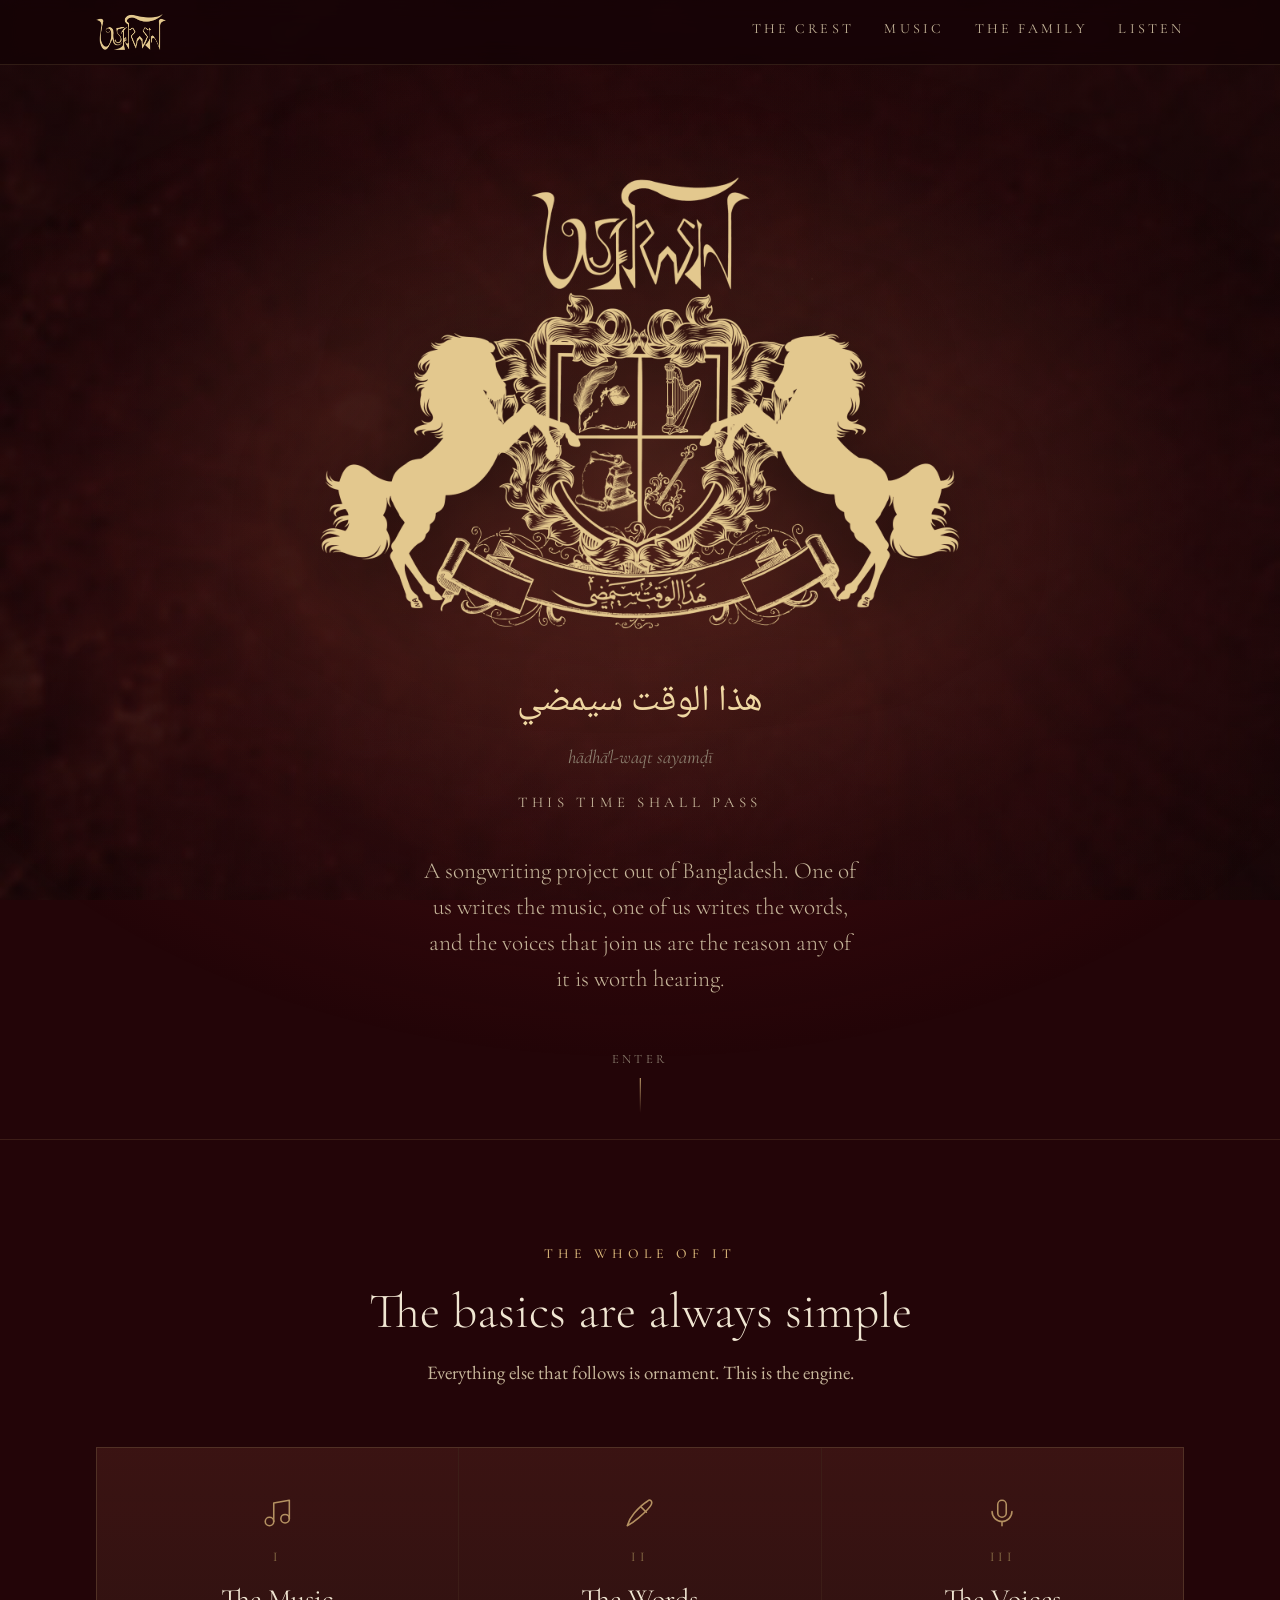
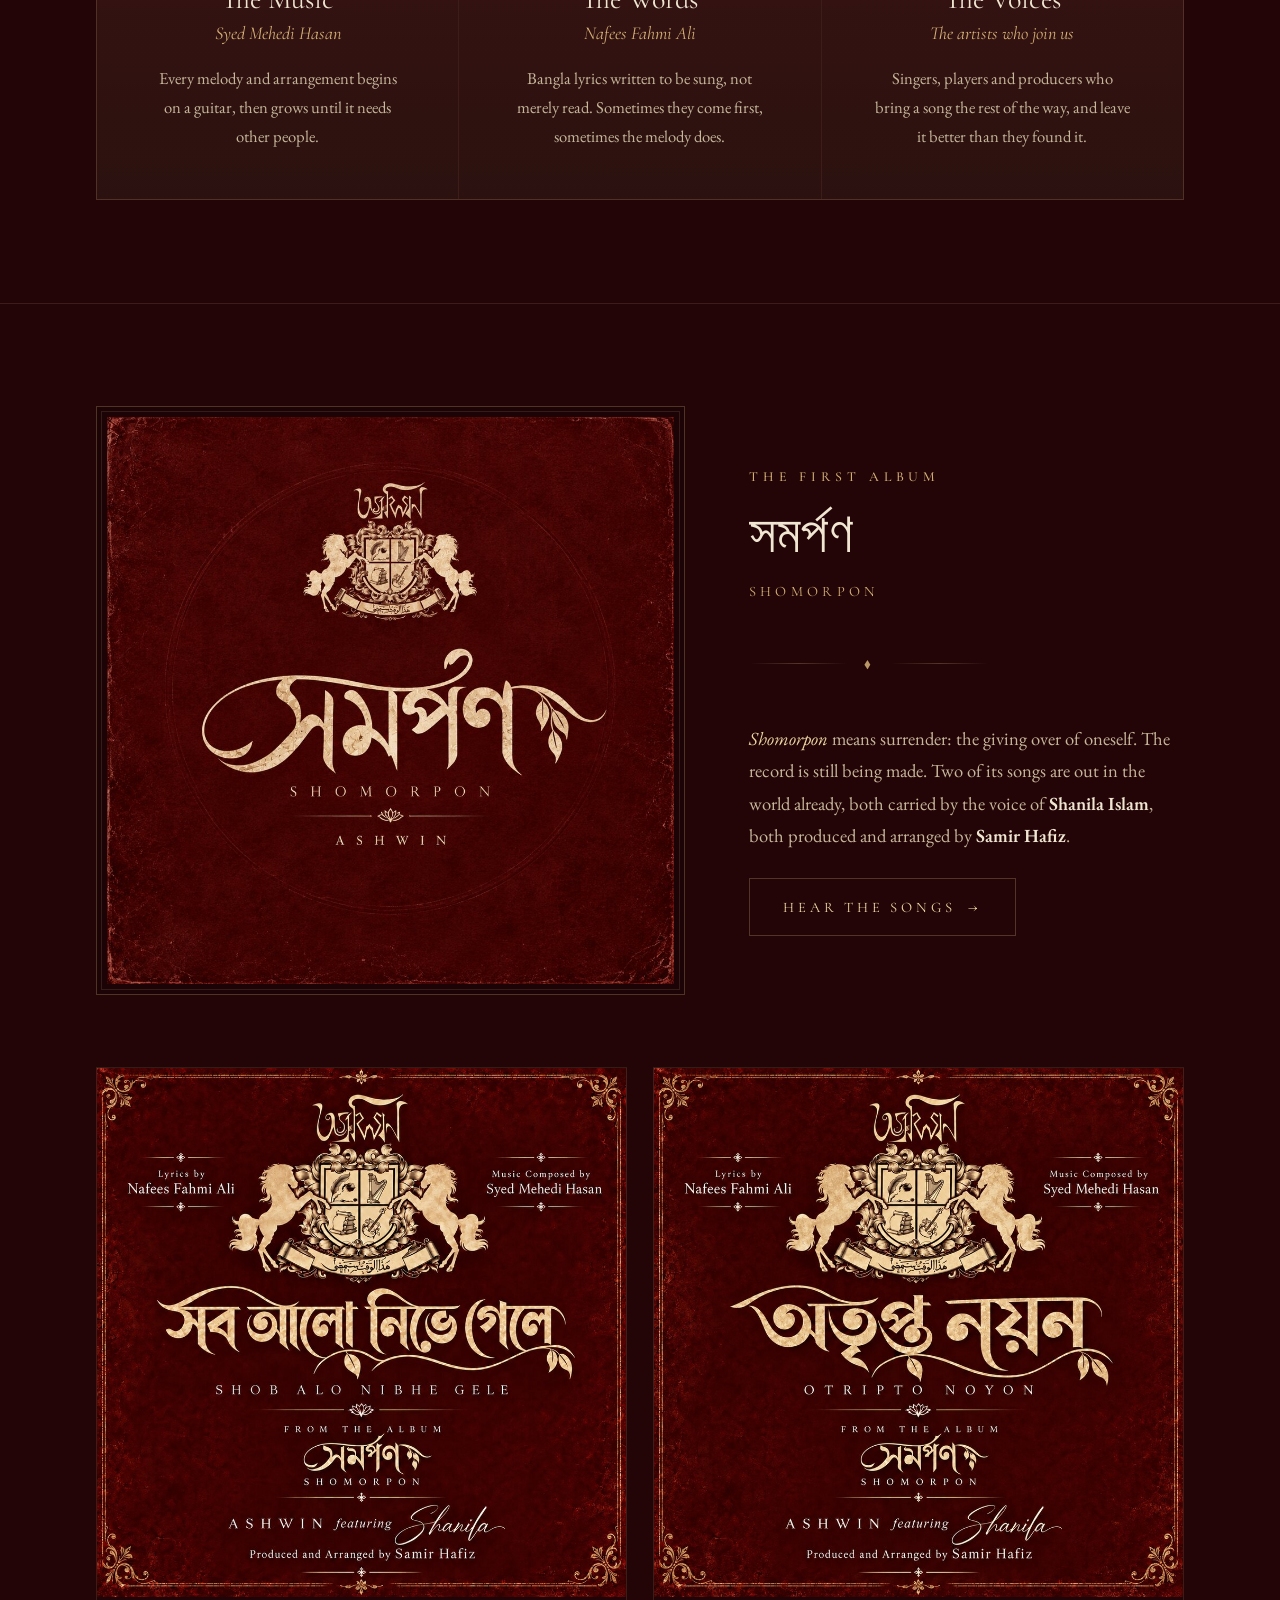
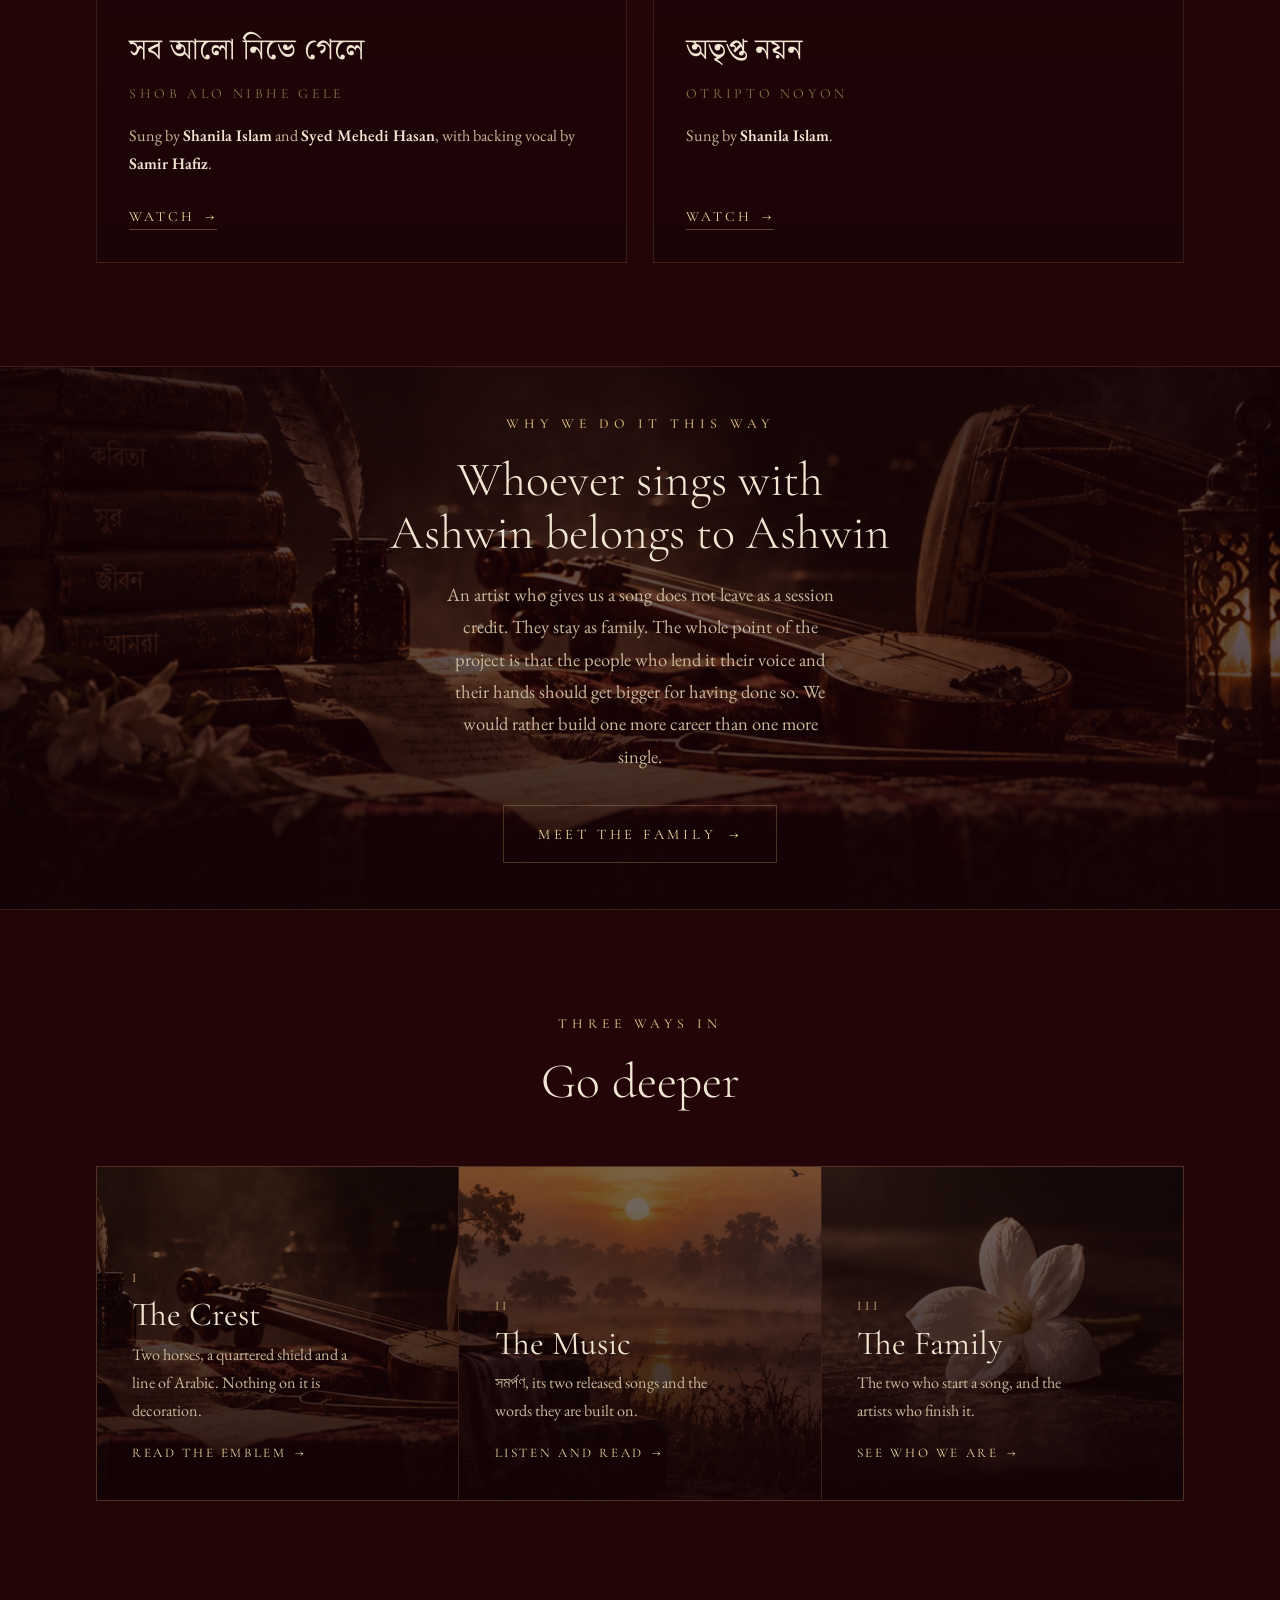
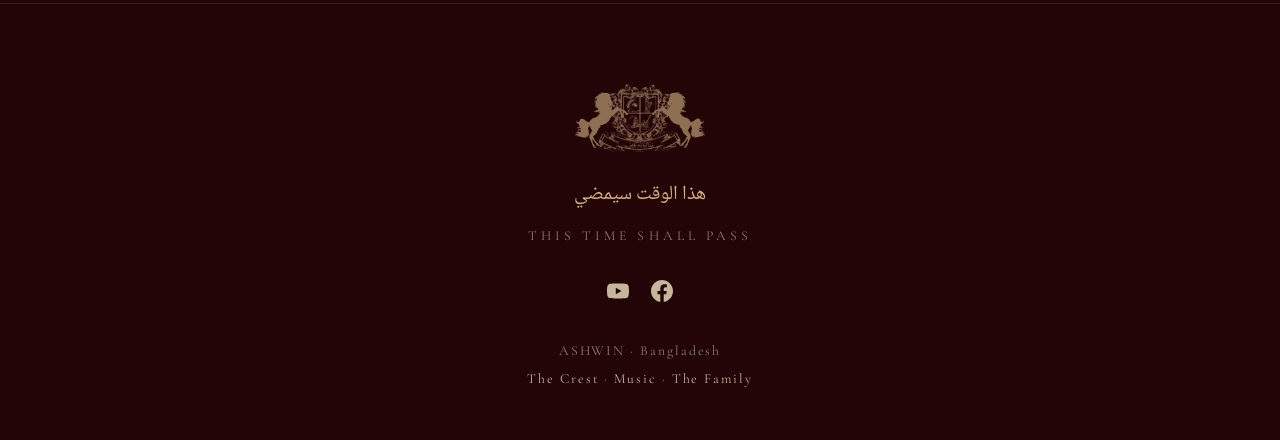
==== index.html @ f9a72098 "Ashwin: the project site Four pages sharing assets/site.css and assets/site.js, built from the crest" ====
<!doctype html>
<html lang="en">
<head>
<meta charset="utf-8">
<meta name="viewport" content="width=device-width, initial-scale=1">
<title>ASHWIN — a songwriting project</title>
<meta name="description" content="ASHWIN is a Bangladeshi songwriting project. Music by Syed Mehedi Hasan, lyrics by Nafees Fahmi Ali, and a family of artists who grow with it. First album: সমর্পণ (Shomorpon).">
<meta property="og:title" content="ASHWIN">
<meta property="og:description" content="A songwriting project. Music by Syed Mehedi Hasan, lyrics by Nafees Fahmi Ali. First album: সমর্পণ (Shomorpon).">
<meta property="og:type" content="website">
<meta property="og:image" content="assets/img/cover-shomorpon.jpg">
<link rel="icon" href="assets/img/favicon-180.png" type="image/png">
<link rel="apple-touch-icon" href="assets/img/favicon-180.png">
<link rel="preconnect" href="https://fonts.googleapis.com">
<link rel="preconnect" href="https://fonts.gstatic.com" crossorigin>
<link rel="stylesheet" href="https://fonts.googleapis.com/css2?family=Cormorant+Garamond:ital,wght@0,300;0,400;0,500;0,600;1,300;1,400&family=EB+Garamond:ital,wght@0,400;0,500;0,600;1,400&family=Noto+Serif+Bengali:wght@400;600&family=Noto+Naskh+Arabic:wght@400;600&display=swap">
<link rel="stylesheet" href="assets/site.css">
</head>
<body>

<header class="topbar">
  <div class="wrap topbar__in">
    <a class="mark" href="index.html" aria-label="Ashwin — home">
      <img src="assets/img/wordmark-gold.png" alt="Ashwin">
    </a>
    <nav class="nav">
      <a href="crest.html">The Crest</a>
      <a href="music.html">Music</a>
      <a href="family.html">The Family</a>
      <a href="https://www.youtube.com/@ashwinbangladesh660">Listen</a>
    </nav>
  </div>
</header>
<nav class="mnav">
  <a href="crest.html">The Crest</a>
  <a href="music.html">Music</a>
  <a href="family.html">The Family</a>
  <a href="https://www.youtube.com/@ashwinbangladesh660">Listen</a>
</nav>

<main>

  <!-- ░░ HERO ░░ -->
  <section class="hero">
    <div class="hero__in">
      <img class="crest" src="assets/img/crest-gold.png"
           alt="The Ashwin crest: two rearing horses flanking a quartered shield bearing a quill and inkwell, a harp, a scroll with books, and a bowed string instrument, over a banner in Arabic.">
      <div class="motto reveal" style="--d:.35s">
        <div class="ar" lang="ar" dir="rtl">هذا الوقت سيمضي</div>
        <div class="tr">hādhā'l-waqt sayamḍī</div>
        <div class="en">This time shall pass</div>
      </div>
      <p class="hero__tag reveal" style="--d:.5s">
        A songwriting project out of Bangladesh. One of us writes the music,
        one of us writes the words, and the voices that join us are the reason
        any of it is worth hearing.
      </p>
    </div>
    <span class="scrollcue" aria-hidden="true">Enter</span>
  </section>

  <!-- ░░ THE SIMPLE PART ░░ -->
  <section class="sec-top">
    <div class="wrap">
      <div class="sechead reveal">
        <span class="eyebrow">The whole of it</span>
        <h2>The basics are always simple</h2>
        <p>Everything else that follows is ornament. This is the engine.</p>
      </div>

      <div class="pillars reveal" style="--d:.1s">
        <div class="pillar">
          <span class="ico" aria-hidden="true">
            <svg viewBox="0 0 24 24" fill="none" stroke="currentColor" stroke-width="1.1" stroke-linecap="round" stroke-linejoin="round">
              <path d="M9 18V5l11-2v13"/><circle cx="6" cy="18" r="3"/><circle cx="17" cy="16" r="3"/>
            </svg>
          </span>
          <span class="num" style="display:block;margin-top:1rem">I</span>
          <h3>The Music</h3>
          <div class="who">Syed Mehedi Hasan</div>
          <p>Every melody and arrangement begins on a guitar, then grows until it needs other people.</p>
        </div>
        <div class="pillar">
          <span class="ico" aria-hidden="true">
            <svg viewBox="0 0 24 24" fill="none" stroke="currentColor" stroke-width="1.1" stroke-linecap="round" stroke-linejoin="round">
              <path d="M3 21s1.5-5 5-9 7-7 9.5-8.5C19 2 21 3.5 20 6c-1 2.5-5 6-9 9.5S3 21 3 21z"/><path d="M12.5 7.5l4 4"/>
            </svg>
          </span>
          <span class="num" style="display:block;margin-top:1rem">II</span>
          <h3>The Words</h3>
          <div class="who">Nafees Fahmi Ali</div>
          <p>Bangla lyrics written to be sung, not merely read. Sometimes they come first, sometimes the melody does.</p>
        </div>
        <div class="pillar">
          <span class="ico" aria-hidden="true">
            <svg viewBox="0 0 24 24" fill="none" stroke="currentColor" stroke-width="1.1" stroke-linecap="round" stroke-linejoin="round">
              <path d="M12 3a3 3 0 0 1 3 3v6a3 3 0 0 1-6 0V6a3 3 0 0 1 3-3z"/><path d="M5 11a7 7 0 0 0 14 0"/><path d="M12 18v3"/>
            </svg>
          </span>
          <span class="num" style="display:block;margin-top:1rem">III</span>
          <h3>The Voices</h3>
          <div class="who">The artists who join us</div>
          <p>Singers, players and producers who bring a song the rest of the way, and leave it better than they found it.</p>
        </div>
      </div>
    </div>
  </section>

  <!-- ░░ ALBUM ░░ -->
  <section class="sec-top">
    <div class="wrap">
      <div class="split split--wide-left">
        <div class="plate reveal">
          <img src="assets/img/cover-shomorpon.jpg" alt="Album art for সমর্পণ (Shomorpon) by Ashwin: the crest in gold on deep crimson, with the title in Bengali calligraphy.">
        </div>
        <div class="reveal" style="--d:.12s">
          <span class="eyebrow">The first album</span>
          <h2 style="font-size:clamp(2.2rem,5vw,3.4rem);font-weight:300">সমর্পণ</h2>
          <div style="font-family:var(--display);letter-spacing:.3em;text-transform:uppercase;color:var(--gold);margin-top:.8rem;font-size:.9rem">Shomorpon</div>
          <div class="rule rule--short rule--left"><i aria-hidden="true">◆</i></div>
          <p class="prose">
            <em>Shomorpon</em> means surrender: the giving over of oneself. The record is
            still being made. Two of its songs are out in the world already, both
            carried by the voice of <b>Shanila Islam</b>, both produced and arranged
            by <b>Samir Hafiz</b>.
          </p>
          <div style="margin-top:1.6rem">
            <a class="btn" href="music.html">Hear the songs <span aria-hidden="true">→</span></a>
          </div>
        </div>
      </div>

      <div class="releases" style="margin-top:clamp(2.5rem,6vw,4.5rem)">
        <article class="rel reveal">
          <a class="rel__art" href="https://www.youtube.com/watch?v=IfnR1uYRExA" aria-hidden="true" tabindex="-1">
            <img src="assets/img/cover-shob-alo.jpg" alt="" loading="lazy">
            <span class="rel__play"><span><svg viewBox="0 0 24 24" aria-hidden="true"><path d="M8 5.5v13l11-6.5z"/></svg></span></span>
          </a>
          <div class="rel__body">
            <h3 lang="bn">সব আলো নিভে গেলে</h3>
            <div class="rel__rom">Shob Alo Nibhe Gele</div>
            <p class="rel__cred">Sung by <b>Shanila Islam</b> and <b>Syed Mehedi Hasan</b>, with backing vocal by <b>Samir Hafiz</b>.</p>
            <a class="rel__go" href="https://www.youtube.com/watch?v=IfnR1uYRExA">Watch <span aria-hidden="true">→</span></a>
          </div>
        </article>

        <article class="rel reveal" style="--d:.1s">
          <a class="rel__art" href="https://www.youtube.com/watch?v=vW0OqAOk55g" aria-hidden="true" tabindex="-1">
            <img src="assets/img/cover-otripto.jpg" alt="" loading="lazy">
            <span class="rel__play"><span><svg viewBox="0 0 24 24" aria-hidden="true"><path d="M8 5.5v13l11-6.5z"/></svg></span></span>
          </a>
          <div class="rel__body">
            <h3 lang="bn">অতৃপ্ত নয়ন</h3>
            <div class="rel__rom">Otripto Noyon</div>
            <p class="rel__cred">Sung by <b>Shanila Islam</b>.</p>
            <a class="rel__go" href="https://www.youtube.com/watch?v=vW0OqAOk55g">Watch <span aria-hidden="true">→</span></a>
          </div>
        </article>
      </div>
    </div>
  </section>

  <!-- ░░ FAMILY BAND ░░ -->
  <section class="band" style="padding-top:0;padding-bottom:0">
    <div class="band__bg" style="background-image:url('assets/img/band-candle.jpg')"></div>
    <div class="band__in reveal">
      <span class="eyebrow">Why we do it this way</span>
      <h2>Whoever sings with Ashwin belongs to Ashwin</h2>
      <p>
        An artist who gives us a song does not leave as a session credit. They
        stay as family. The whole point of the project is that the people who
        lend it their voice and their hands should get bigger for having done so.
        We would rather build one more career than one more single.
      </p>
      <div class="btnrow">
        <a class="btn" href="family.html">Meet the family <span aria-hidden="true">→</span></a>
      </div>
    </div>
  </section>

  <!-- ░░ DOORS ░░ -->
  <section>
    <div class="wrap">
      <div class="sechead reveal">
        <span class="eyebrow">Three ways in</span>
        <h2>Go deeper</h2>
      </div>
      <div class="doors reveal" style="--d:.1s">
        <a class="door" href="crest.html">
          <span class="door__bg" style="background-image:url('assets/img/band-candle.jpg')"></span>
          <span class="door__in">
            <span class="k">I</span>
            <h3>The Crest</h3>
            <p>Two horses, a quartered shield and a line of Arabic. Nothing on it is decoration.</p>
            <span class="more">Read the emblem <span aria-hidden="true">→</span></span>
          </span>
        </a>
        <a class="door" href="music.html">
          <span class="door__bg" style="background-image:url('assets/img/band-dawn.jpg')"></span>
          <span class="door__in">
            <span class="k">II</span>
            <h3>The Music</h3>
            <p>সমর্পণ, its two released songs and the words they are built on.</p>
            <span class="more">Listen and read <span aria-hidden="true">→</span></span>
          </span>
        </a>
        <a class="door" href="family.html">
          <span class="door__bg" style="background-image:url('assets/img/band-jasmine.jpg')"></span>
          <span class="door__in">
            <span class="k">III</span>
            <h3>The Family</h3>
            <p>The two who start a song, and the artists who finish it.</p>
            <span class="more">See who we are <span aria-hidden="true">→</span></span>
          </span>
        </a>
      </div>
    </div>
  </section>

</main>

<footer class="foot">
  <div class="wrap">
    <img class="foot__crest" src="assets/img/crest-mark.png" alt="">
    <div class="ar" lang="ar" dir="rtl">هذا الوقت سيمضي</div>
    <div class="en">This time shall pass</div>
    <div class="social">
      <a href="https://www.youtube.com/@ashwinbangladesh660" aria-label="Ashwin on YouTube" title="YouTube">
        <svg viewBox="0 0 24 24" fill="currentColor" aria-hidden="true"><path fill-rule="evenodd" clip-rule="evenodd" d="M23.5 6.5a3 3 0 0 0-2.1-2.1C19.5 3.9 12 3.9 12 3.9s-7.5 0-9.4.5A3 3 0 0 0 .5 6.5C0 8.4 0 12 0 12s0 3.6.5 5.5a3 3 0 0 0 2.1 2.1c1.9.5 9.4.5 9.4.5s7.5 0 9.4-.5a3 3 0 0 0 2.1-2.1c.5-1.9.5-5.5.5-5.5s0-3.6-.5-5.5zM9.6 15.6V8.4l6.3 3.6-6.3 3.6z"/></svg>
      </a>
      <a href="https://www.facebook.com/p/Ashwin-Bangladesh-100083584923722/" aria-label="Ashwin on Facebook" title="Facebook">
        <svg viewBox="0 0 24 24" fill="currentColor" aria-hidden="true"><path d="M24 12.07C24 5.4 18.63 0 12 0S0 5.4 0 12.07C0 18.1 4.39 23.1 10.13 24v-8.44H7.08v-3.49h3.05V9.41c0-3.02 1.79-4.69 4.53-4.69 1.31 0 2.68.24 2.68.24v2.97h-1.51c-1.49 0-1.96.93-1.96 1.89v2.25h3.33l-.53 3.49h-2.8V24C19.61 23.1 24 18.1 24 12.07z"/></svg>
      </a>
    </div>
    <div class="colophon">
      ASHWIN · Bangladesh<br>
      <a href="crest.html">The Crest</a> · <a href="music.html">Music</a> · <a href="family.html">The Family</a>
    </div>
  </div>
</footer>

<script src="assets/site.js"></script>
</body>
</html>
---- assets/site.css ----
/* ============================================================
   ASHWIN — "হে অশ্বিনীকুমার"
   Crimson velvet + parchment gold. One committed dark theme.
   ============================================================ */

:root {
  /* ink & ground */
  --void:        #140306;
  --oxblood:     #230508;
  --crimson:     #3a0a0e;
  --crimson-up:  #4e1015;
  --crimson-hot: #6b1a1f;

  /* light */
  --gold:        #d4b176;
  --gold-up:     #efd7a2;
  --gold-dim:    #8d7449;
  --parchment:   #f0e6d2;
  --parch-soft:  #c6b69a;
  --parch-faint: #8d8070;

  /* type */
  --display: "Cormorant Garamond", "Iowan Old Style", Palatino, Georgia, serif;
  --body:    "EB Garamond", "Iowan Old Style", Palatino, Georgia, serif;
  --bangla:  "Noto Serif Bengali", "Kohinoor Bangla", "Nirmala UI", "SolaimanLipi", serif;

  /* metrics */
  --measure: 64ch;
  --edge:    clamp(1.25rem, 5vw, 4.5rem);
  --maxw:    76rem;
  --narrow:  52rem;

  --hair:  color-mix(in srgb, var(--gold) 28%, transparent);
  --hair2: color-mix(in srgb, var(--gold) 14%, transparent);
}

*, *::before, *::after { box-sizing: border-box; }

html { -webkit-text-size-adjust: 100%; }
@media (prefers-reduced-motion: no-preference) { html { scroll-behavior: smooth; } }

body {
  margin: 0;
  background: var(--oxblood);
  color: var(--parchment);
  font-family: var(--body);
  font-size: clamp(1.12rem, 1.45vw, 1.26rem);
  line-height: 1.75;
  -webkit-font-smoothing: antialiased;
  text-rendering: optimizeLegibility;
  overflow-x: hidden;
}

/* velvet ground + vignette + grain, fixed behind everything */
body::before {
  content: "";
  position: fixed; inset: 0; z-index: -2; pointer-events: none;
  background:
    linear-gradient(rgba(16, 3, 5, .58), rgba(16, 3, 5, .58)),
    radial-gradient(135% 85% at 50% -12%, rgba(132, 28, 32, .34), transparent 60%),
    radial-gradient(110% 70% at 50% 112%, rgba(76, 14, 19, .30), transparent 58%),
    url("img/velvet.jpg") center / cover no-repeat,
    var(--oxblood);
  opacity: 1;
}
body::after {
  content: "";
  position: fixed; inset: 0; z-index: -1; pointer-events: none;
  background-image: url("data:image/svg+xml,%3Csvg xmlns='http://www.w3.org/2000/svg' width='180' height='180'%3E%3Cfilter id='n'%3E%3CfeTurbulence type='fractalNoise' baseFrequency='.82' numOctaves='3'/%3E%3C/filter%3E%3Crect width='180' height='180' filter='url(%23n)' opacity='.42'/%3E%3C/svg%3E");
  mix-blend-mode: overlay; opacity: .3;
}

/* ---------- typography ---------- */
h1, h2, h3, h4 {
  font-family: var(--display);
  font-weight: 400;
  line-height: 1.1;
  margin: 0;
  text-wrap: balance;
  color: var(--parchment);
}
p { margin: 0 0 1.15em; max-width: var(--measure); }
a { color: var(--gold-up); text-decoration: none; }

.bn { font-family: var(--bangla); font-weight: 400; }

.eyebrow {
  font-family: var(--display);
  font-size: clamp(.85rem, 1.08vw, .93rem);
  letter-spacing: .36em;
  text-transform: uppercase;
  color: var(--gold);
  display: block;
  margin-bottom: 1.1rem;
  font-weight: 500;
}

.lede {
  font-family: var(--display);
  font-size: clamp(1.25rem, 2.3vw, 1.7rem);
  line-height: 1.52;
  color: var(--parch-soft);
  font-weight: 300;
  max-width: 44ch;
}
.lede em { color: var(--gold-up); font-style: italic; }

.prose { max-width: var(--measure); color: var(--parch-soft); }
.prose strong, .prose b { color: var(--parchment); font-weight: 600; }
.prose em { color: var(--gold-up); }
.prose a, .lnk {
  color: var(--gold-up);
  border-bottom: 1px solid color-mix(in srgb, var(--gold) 40%, transparent);
  transition: color .25s, border-color .25s;
}
.prose a:hover, .lnk:hover { color: var(--parchment); border-color: var(--parchment); }

a:focus-visible, button:focus-visible {
  outline: 2px solid var(--gold);
  outline-offset: 4px;
  border-radius: 2px;
}

.wrap { width: 100%; max-width: var(--maxw); margin: 0 auto; padding: 0 var(--edge); }
.narrow { max-width: var(--narrow); margin-left: auto; margin-right: auto; }

/* ---------- ornament ---------- */
.rule {
  display: flex; align-items: center; gap: 1rem;
  margin: clamp(2rem, 5vw, 3.4rem) 0;
  color: var(--gold);
}
.rule::before, .rule::after {
  content: ""; flex: 1; height: 1px;
  background: linear-gradient(90deg, transparent, var(--hair), transparent);
}
.rule i {
  font-style: normal; font-size: .62rem; letter-spacing: .3em;
  opacity: .85; line-height: 1;
}
.rule--short { max-width: 15rem; }
.rule--left { margin-left: 0; }

.lozenge { display: inline-block; width: 5px; height: 5px; background: var(--gold); transform: rotate(45deg); }

/* ---------- top bar ---------- */
.topbar {
  position: sticky; top: 0; z-index: 50;
  background: color-mix(in srgb, var(--void) 78%, transparent);
  backdrop-filter: saturate(1.2) blur(12px);
  border-bottom: 1px solid var(--hair2);
}
.topbar__in {
  display: flex; align-items: center; justify-content: space-between;
  gap: 1.2rem; height: 64px;
}
.mark { display: inline-flex; align-items: center; gap: .72rem; }
.mark img { height: clamp(26px, 3.4vw, 36px); width: auto; display: block; opacity: 1; }
.mark b {
  font-family: var(--display); font-weight: 500;
  font-size: .96rem; letter-spacing: .38em; color: var(--parchment);
  text-transform: uppercase; padding-left: .1em;
}
.nav { display: none; gap: clamp(1.1rem, 2.4vw, 2.2rem); align-items: baseline; }
@media (min-width: 760px) { .nav { display: flex; } }
.nav a {
  font-family: var(--display);
  font-size: .88rem; letter-spacing: .22em; text-transform: uppercase;
  color: var(--parch-soft); padding-bottom: .22rem;
  border-bottom: 1px solid transparent;
  transition: color .22s, border-color .22s;
}
.nav a:hover, .nav a.is-on { color: var(--gold-up); border-color: var(--gold); }

/* mobile nav strip */
.mnav {
  display: flex; gap: 1.3rem; justify-content: center; flex-wrap: wrap;
  padding: .9rem var(--edge); border-bottom: 1px solid var(--hair2);
  background: color-mix(in srgb, var(--void) 55%, transparent);
}
.mnav a {
  font-family: var(--display); font-size: .86rem; letter-spacing: .2em;
  text-transform: uppercase; color: var(--parch-soft);
}
.mnav a.is-on { color: var(--gold-up); }
@media (min-width: 760px) { .mnav { display: none; } }

/* ---------- hero ---------- */
.hero {
  position: relative;
  min-height: min(94vh, 56rem);
  display: grid; place-items: center;
  text-align: center;
  padding: clamp(3rem, 9vw, 7rem) var(--edge) clamp(6rem, 11vw, 9rem);
  overflow: hidden;
}
.hero::before {
  content: ""; position: absolute; inset: 0; z-index: 0;
  background:
    radial-gradient(62% 52% at 50% 40%, rgba(224, 180, 110, .15), transparent 70%),
    radial-gradient(90% 70% at 50% 45%, rgba(150, 32, 36, .34), transparent 68%);
  pointer-events: none;
}
.hero__in { position: relative; z-index: 1; width: 100%; max-width: 62rem; }

.crest {
  width: min(86%, 40rem);
  height: auto; display: block; margin: 0 auto;
  filter: drop-shadow(0 14px 44px rgba(0, 0, 0, .55));
}
@media (prefers-reduced-motion: no-preference) {
  .crest { animation: breathe 11s ease-in-out infinite; }
  @keyframes breathe {
    0%, 100% { transform: translateY(0) scale(1); }
    50%      { transform: translateY(-9px) scale(1.012); }
  }
}

.motto { margin-top: clamp(1.6rem, 4vw, 2.6rem); }
.motto .ar {
  font-size: clamp(1.5rem, 3.4vw, 2.3rem);
  color: var(--gold-up); line-height: 1.7; direction: rtl;
  font-family: "Noto Naskh Arabic", "Scheherazade New", "Amiri", serif;
}
.motto .tr {
  font-family: var(--display); font-style: italic;
  font-size: clamp(1.02rem, 1.6vw, 1.18rem);
  color: var(--parch-faint); margin-top: .5rem;
}
.motto .en {
  font-family: var(--display);
  font-size: clamp(.84rem, 1.15vw, .95rem);
  letter-spacing: .32em; text-transform: uppercase;
  color: var(--parch-soft); margin-top: 1rem;
}

.hero__tag {
  font-family: var(--display); font-weight: 300;
  font-size: clamp(1.1rem, 2vw, 1.45rem);
  color: var(--parch-soft); margin: clamp(1.6rem, 4vw, 2.4rem) auto 0;
  max-width: 40ch; line-height: 1.55;
}

.scrollcue {
  position: absolute; left: 50%; bottom: 1.6rem; transform: translateX(-50%);
  font-family: var(--display); font-size: .79rem; letter-spacing: .26em;
  text-transform: uppercase; color: var(--parch-faint);
  display: flex; flex-direction: column; align-items: center; gap: .5rem;
  z-index: 1;
}
.scrollcue::after { content: ""; width: 1px; height: 2.2rem; background: linear-gradient(var(--gold), transparent); }

/* page header (inner pages) */
.phead {
  padding: clamp(3.5rem, 9vw, 7rem) 0 clamp(2rem, 5vw, 3.5rem);
  text-align: center;
}
.phead h1 {
  font-size: clamp(2.4rem, 7vw, 4.6rem);
  font-weight: 300; letter-spacing: .01em;
}
.phead .bnsub {
  font-family: var(--bangla); font-size: clamp(1.1rem, 2.4vw, 1.6rem);
  color: var(--gold); margin-top: .9rem; line-height: 1.6;
}
.phead .psub {
  font-family: var(--display); font-weight: 300; font-style: italic;
  font-size: clamp(1.05rem, 1.9vw, 1.3rem);
  color: var(--parch-soft); margin: 1.2rem auto 0; max-width: 46ch;
}

/* ---------- sections ---------- */
section { padding: clamp(3.5rem, 8vw, 7rem) 0; }
.sec-top { border-top: 1px solid var(--hair2); }

.sechead { text-align: center; margin-bottom: clamp(2.2rem, 5vw, 3.6rem); }
.sechead h2 {
  font-size: clamp(1.9rem, 4.6vw, 3.1rem);
  font-weight: 300;
}
.sechead .bnsub { font-family: var(--bangla); color: var(--gold); font-size: clamp(1rem, 2vw, 1.25rem); margin-top: .7rem; }
.sechead p {
  margin: 1.1rem auto 0; color: var(--parch-soft);
  max-width: 50ch; font-size: 1.02em;
}
.sechead--left { text-align: left; }
.sechead--left p { margin-left: 0; }

/* ---------- the three pillars ---------- */
.pillars {
  display: grid; gap: 1px; margin-top: 1rem;
  background: var(--hair2);
  border: 1px solid var(--hair2);
}
@media (min-width: 820px) { .pillars { grid-template-columns: repeat(3, 1fr); } }
.pillar {
  background: linear-gradient(180deg, color-mix(in srgb, var(--crimson) 52%, transparent), color-mix(in srgb, var(--void) 42%, transparent));
  padding: clamp(2rem, 4vw, 3rem) clamp(1.5rem, 3vw, 2.4rem);
  text-align: center;
}
.pillar .num {
  font-family: var(--display); font-size: .83rem; letter-spacing: .34em;
  color: var(--gold-dim); text-transform: uppercase;
}
.pillar h3 { font-size: clamp(1.3rem, 2.4vw, 1.75rem); margin: .9rem 0 .2rem; font-weight: 400; }
.pillar .who { font-family: var(--display); font-style: italic; color: var(--gold); font-size: 1.14rem; }
.pillar p { color: var(--parch-soft); font-size: 1.04rem; margin: .9rem auto 0; max-width: 32ch; }
.pillar .ico { color: var(--gold); opacity: .8; }
.pillar .ico svg { width: 34px; height: 34px; display: block; margin: 0 auto; }

/* ---------- plate (big framed image) ---------- */
.plate {
  position: relative; border: 1px solid var(--hair);
  padding: 10px; background: color-mix(in srgb, var(--void) 45%, transparent);
}
.plate::after {
  content: ""; position: absolute; inset: 4px; border: 1px solid var(--hair2); pointer-events: none;
}
.plate img { width: 100%; height: auto; display: block; }

.split {
  display: grid; gap: clamp(2rem, 5vw, 4rem); align-items: center;
}
@media (min-width: 900px) { .split { grid-template-columns: 1fr 1fr; } }
@media (min-width: 900px) { .split--wide-left { grid-template-columns: 1.15fr .85fr; } }
.split--flip > :first-child { order: 2; }
@media (max-width: 899px) { .split--flip > :first-child { order: 0; } }

/* ---------- cinematic band ---------- */
.band {
  position: relative; min-height: clamp(20rem, 46vw, 34rem);
  display: grid; place-items: center; text-align: center;
  padding: clamp(3rem, 8vw, 6rem) var(--edge);
  overflow: hidden;
  border-top: 1px solid var(--hair2); border-bottom: 1px solid var(--hair2);
}
.band__bg {
  position: absolute; inset: 0; z-index: 0;
  background-size: cover; background-position: center;
  opacity: .62;
}
.band::after {
  content: ""; position: absolute; inset: 0; z-index: 1;
  background: linear-gradient(180deg, rgba(20, 3, 6, .76), rgba(20, 3, 6, .46) 45%, rgba(20, 3, 6, .86));
}
.band__in { position: relative; z-index: 2; max-width: 46rem; }
.band__in h2 { font-size: clamp(1.8rem, 4.4vw, 3rem); font-weight: 300; }
.band__in p { color: var(--parch-soft); margin: 1.2rem auto 0; max-width: 44ch; }
.band__in .bn { color: var(--gold); font-size: clamp(1.1rem, 2.4vw, 1.5rem); line-height: 1.8; }

/* ---------- release cards ---------- */
.releases { display: grid; gap: clamp(1rem, 2.4vw, 1.6rem); }
@media (min-width: 860px) { .releases { grid-template-columns: repeat(2, 1fr); } }

.rel {
  display: flex; flex-direction: column;
  border: 1px solid var(--hair2);
  background: linear-gradient(180deg, color-mix(in srgb, var(--crimson) 40%, transparent), color-mix(in srgb, var(--void) 55%, transparent));
  transition: border-color .3s, transform .3s;
}
.rel:hover { border-color: var(--hair); transform: translateY(-3px); }
.rel__art { position: relative; display: block; overflow: hidden; }
.rel__art img {
  width: 100%; height: auto; display: block; aspect-ratio: 1 / 1; object-fit: cover;
  transition: transform .7s cubic-bezier(.2, .7, .2, 1), filter .4s;
  filter: saturate(.96);
}
.rel:hover .rel__art img { transform: scale(1.035); filter: saturate(1.06); }
.rel__play {
  position: absolute; inset: 0; display: grid; place-items: center;
  background: rgba(20, 3, 6, .4); opacity: 0; transition: opacity .3s;
}
.rel__art:hover .rel__play { opacity: 1; }
.rel__play span {
  width: 68px; height: 68px; border-radius: 999px;
  border: 1px solid var(--gold); background: rgba(20, 3, 6, .6);
  display: grid; place-items: center;
}
.rel__play svg { width: 20px; height: 20px; fill: var(--gold-up); margin-left: 3px; }

.rel__body { padding: clamp(1.4rem, 3vw, 2rem); display: flex; flex-direction: column; gap: .55rem; flex: 1; }
.rel__body h3 { font-family: var(--bangla); font-size: clamp(1.38rem, 2.7vw, 1.85rem); line-height: 1.5; color: var(--parchment); }
.rel__rom {
  font-family: var(--display); font-size: .87rem; letter-spacing: .26em;
  text-transform: uppercase; color: var(--gold-dim);
}
.rel__cred { font-size: 1.01rem; color: var(--parch-soft); margin: .4rem 0 0; max-width: none; }
.rel__cred b { color: var(--parchment); font-weight: 600; }
.rel__go {
  margin-top: auto; padding-top: 1.1rem;
  font-family: var(--display); font-size: .88rem; letter-spacing: .22em;
  text-transform: uppercase; color: var(--gold-up);
  display: inline-flex; align-items: center; gap: .6rem; width: fit-content;
  border-bottom: 1px solid color-mix(in srgb, var(--gold) 36%, transparent);
  transition: color .25s, border-color .25s, gap .25s;
}
.rel__go:hover { color: var(--parchment); border-color: var(--parchment); gap: .95rem; }

/* lyrics */
.lyr { margin-top: 1.3rem; border-top: 1px solid var(--hair2); }
.lyr > summary {
  list-style: none; cursor: pointer; padding: .95rem 0 .2rem;
  font-family: var(--display); font-size: .86rem; letter-spacing: .2em;
  text-transform: uppercase; color: var(--gold-dim);
  display: flex; align-items: center; justify-content: space-between; gap: 1rem;
  transition: color .22s;
}
.lyr > summary::-webkit-details-marker { display: none; }
.lyr > summary:hover { color: var(--gold-up); }
.lyr > summary::after { content: "+"; font-size: 1.1rem; line-height: 1; }
.lyr[open] > summary::after { content: "\2013"; color: var(--gold-up); }
.lyr__body {
  font-family: var(--bangla); font-size: 1.1rem; line-height: 2.25;
  color: var(--parch-soft); white-space: pre-line;
  padding: 1rem 0 1.3rem; max-width: 38ch;
}

/* ---------- people ---------- */
.people { display: grid; gap: clamp(1.6rem, 4vw, 3rem); }
@media (min-width: 880px) { .people--two { grid-template-columns: repeat(2, 1fr); } }

.person {
  border: 1px solid var(--hair2);
  background: linear-gradient(180deg, color-mix(in srgb, var(--crimson) 36%, transparent), color-mix(in srgb, var(--void) 52%, transparent));
  padding: clamp(1.6rem, 3.4vw, 2.6rem);
  display: flex; flex-direction: column; gap: 1rem;
  transition: border-color .3s;
}
.person:hover { border-color: var(--hair); }

.person__top { display: flex; align-items: center; gap: clamp(1rem, 2.4vw, 1.6rem); }
.portrait {
  width: clamp(84px, 14vw, 118px); height: clamp(84px, 14vw, 118px);
  flex: none; border-radius: 999px; overflow: hidden;
  border: 1px solid var(--hair); padding: 4px;
  background: color-mix(in srgb, var(--void) 60%, transparent);
}
.portrait img { width: 100%; height: 100%; object-fit: cover; border-radius: 999px; display: block; }
.portrait--crest { display: grid; place-items: center; }
.portrait--crest img { width: 76%; height: auto; object-fit: contain; opacity: .8; border-radius: 0; }

.person__id { min-width: 0; }
.person__id h3 { font-size: clamp(1.4rem, 2.8vw, 1.95rem); font-weight: 400; line-height: 1.2; }
.person__role {
  font-family: var(--display); font-size: .85rem; letter-spacing: .26em;
  text-transform: uppercase; color: var(--gold); margin-top: .55rem;
}
.person__bn { font-family: var(--bangla); color: var(--parch-faint); font-size: 1.02rem; margin-top: .35rem; }
.nb { white-space: nowrap; }
.person p { color: var(--parch-soft); font-size: 1.06rem; max-width: none; margin: 0 0 .9em; }
.person p:last-of-type { margin-bottom: 0; }

.person__links { display: flex; flex-wrap: wrap; gap: .5rem .9rem; margin-top: auto; padding-top: .6rem; }
.chip {
  font-family: var(--display); font-size: .83rem; letter-spacing: .18em;
  text-transform: uppercase; color: var(--parch-soft);
  border: 1px solid var(--hair2); padding: .36rem .85rem;
  transition: color .22s, border-color .22s, background .22s;
}
.chip:hover { color: var(--void); background: var(--gold); border-color: var(--gold); }

.person--lead { }
@media (min-width: 880px) { .person--lead .person__top { flex-direction: column; text-align: center; align-items: center; } }
@media (min-width: 880px) { .person--lead .portrait { width: 150px; height: 150px; } }
@media (min-width: 880px) { .person--lead { text-align: center; } }
@media (min-width: 880px) { .person--lead .person__links { justify-content: center; } }

.quote {
  border-left: 2px solid var(--gold-dim); padding-left: 1.2rem;
  font-family: var(--display); font-style: italic;
  font-size: 1.17rem; color: var(--gold-up); line-height: 1.6;
  margin: .3rem 0 .9rem;
}
.quote cite {
  display: block; font-style: normal; font-family: var(--display);
  font-size: .79rem; letter-spacing: .16em; text-transform: uppercase;
  color: var(--parch-faint); margin-top: .7rem;
}

/* ---------- crest anatomy ---------- */
.quarters { display: grid; gap: 1px; background: var(--hair2); border: 1px solid var(--hair2); margin-top: 1.4rem; }
@media (min-width: 680px) { .quarters { grid-template-columns: repeat(2, 1fr); } }
.quarter {
  background: color-mix(in srgb, var(--void) 48%, transparent);
  padding: clamp(1.4rem, 3vw, 2.1rem);
}
.quarter .q {
  font-family: var(--display); font-size: .81rem; letter-spacing: .3em;
  text-transform: uppercase; color: var(--gold-dim);
}
.quarter h4 { font-size: 1.4rem; margin: .6rem 0 .5rem; font-weight: 400; }
.quarter p { color: var(--parch-soft); font-size: 1.03rem; margin: 0; max-width: none; }

.facts { list-style: none; margin: 1.6rem 0 0; padding: 0; display: grid; gap: 1rem; }
.facts li { display: grid; grid-template-columns: 9.5rem 1fr; gap: 1.2rem; align-items: baseline; }
@media (max-width: 600px) { .facts li { grid-template-columns: 1fr; gap: .25rem; } }
.facts .k {
  font-family: var(--display); font-size: .83rem; letter-spacing: .22em;
  text-transform: uppercase; color: var(--gold-dim);
}
.facts .v { color: var(--parch-soft); }
.facts .v b { color: var(--parchment); font-weight: 600; }

/* ---------- gallery ---------- */
.gallery { display: grid; gap: clamp(.6rem, 1.6vw, 1rem); grid-template-columns: repeat(2, 1fr); }
@media (min-width: 760px) { .gallery { grid-template-columns: repeat(3, 1fr); } }
.gallery figure { margin: 0; border: 1px solid var(--hair2); overflow: hidden; }
.gallery img {
  width: 100%; height: 100%; aspect-ratio: 1 / 1; object-fit: cover; display: block;
  transition: transform .8s cubic-bezier(.2, .7, .2, 1), opacity .4s;
  opacity: .88;
}
.gallery figure:hover img { transform: scale(1.05); opacity: 1; }

/* ---------- callout ---------- */
.callout {
  border: 1px solid var(--hair2); border-left: 2px solid var(--gold-dim);
  background: color-mix(in srgb, var(--void) 45%, transparent);
  padding: clamp(1.3rem, 3vw, 2rem);
  margin-top: 2rem;
}
.callout p { margin: 0; color: var(--parch-soft); }
.callout p + p { margin-top: .8em; }

/* ---------- big call to action ---------- */
.cta { text-align: center; }
.btn {
  display: inline-flex; align-items: center; gap: .8rem;
  font-family: var(--display); font-size: .91rem; letter-spacing: .26em;
  text-transform: uppercase; color: var(--gold-up);
  border: 1px solid var(--hair); padding: .95rem 2.1rem;
  transition: color .28s, background .28s, border-color .28s, gap .28s;
}
.btn:hover { color: var(--void); background: var(--gold); border-color: var(--gold); gap: 1.2rem; }
.btn--solid { color: var(--void); background: var(--gold); border-color: var(--gold); }
.btn--solid:hover { background: var(--gold-up); border-color: var(--gold-up); }
.btnrow { display: flex; flex-wrap: wrap; gap: 1rem; justify-content: center; margin-top: 2rem; }

/* ---------- teaser cards (index → other pages) ---------- */
.doors { display: grid; gap: 1px; background: var(--hair2); border: 1px solid var(--hair2); }
@media (min-width: 820px) { .doors { grid-template-columns: repeat(3, 1fr); } }
.door {
  position: relative; display: block; overflow: hidden;
  min-height: clamp(16rem, 26vw, 22rem);
  background: var(--void);
}
.door__bg {
  position: absolute; inset: 0;
  background-size: cover; background-position: center;
  opacity: .56; transition: opacity .5s, transform .9s cubic-bezier(.2, .7, .2, 1);
}
.door:hover .door__bg { opacity: .74; transform: scale(1.05); }
.door::after {
  content: ""; position: absolute; inset: 0;
  background: linear-gradient(180deg, rgba(20, 3, 6, .22), rgba(20, 3, 6, .88));
}
.door__in {
  position: relative; z-index: 1; height: 100%;
  display: flex; flex-direction: column; justify-content: flex-end;
  padding: clamp(1.5rem, 3vw, 2.2rem);
}
.door__in .k {
  font-family: var(--display); font-size: .81rem; letter-spacing: .3em;
  text-transform: uppercase; color: var(--gold);
}
.door__in h3 { font-size: clamp(1.5rem, 3vw, 2.1rem); font-weight: 400; margin: .5rem 0 .4rem; }
.door__in p { color: var(--parch-soft); font-size: 1.01rem; margin: 0; max-width: 30ch; }
.door__in .more {
  font-family: var(--display); font-size: .82rem; letter-spacing: .2em;
  text-transform: uppercase; color: var(--gold-up); margin-top: 1rem;
  display: inline-flex; gap: .5rem; transition: gap .25s;
}
.door:hover .more { gap: .9rem; }

/* ---------- footer ---------- */
.foot {
  border-top: 1px solid var(--hair2);
  padding: clamp(3rem, 7vw, 5rem) 0 clamp(2rem, 4vw, 3rem);
  text-align: center;
}
.foot__crest { width: clamp(90px, 14vw, 130px); height: auto; opacity: .55; margin: 0 auto 1.6rem; display: block; }
.foot .ar { font-family: "Noto Naskh Arabic", "Amiri", serif; color: var(--gold); font-size: 1.25rem; direction: rtl; }
.foot .en {
  font-family: var(--display); font-size: .85rem; letter-spacing: .3em;
  text-transform: uppercase; color: var(--parch-faint); margin-top: .7rem;
}
.social { display: flex; gap: 1.4rem; justify-content: center; margin-top: 2rem; }
.social a { color: var(--parch-soft); display: inline-flex; transition: color .22s, transform .22s; }
.social a:hover { color: var(--gold-up); transform: translateY(-2px); }
.social svg { width: 22px; height: 22px; display: block; }
.colophon {
  font-family: var(--display); font-size: .86rem; letter-spacing: .14em;
  color: var(--parch-faint); margin-top: 2.2rem; line-height: 2;
}
.colophon a { color: var(--parch-soft); }
.colophon a:hover { color: var(--gold-up); }

/* ---------- reveal ---------- */
@media (prefers-reduced-motion: no-preference) {
  .reveal { opacity: 0; transform: translateY(22px); }
  .reveal.is-in {
    animation: rise .95s cubic-bezier(.16, .8, .24, 1) forwards;
    animation-delay: var(--d, 0s);
  }
  @keyframes rise { to { opacity: 1; transform: none; } }
}

/* print-ish safety */
@media (max-width: 400px) { :root { --edge: 1.1rem; } }

  /* ---- Bengali inside letterspaced Latin labels ---- */
  [lang="bn"] { font-family: var(--bangla); }
  /* no Bengali italic: the face has none, so the browser skews it and the
     overhang eats the following space. Keep it upright. */
  em[lang="bn"], i[lang="bn"], em [lang="bn"], i [lang="bn"] { font-style: normal; }
  .eyebrow [lang="bn"], .person__role [lang="bn"], .rel__rom [lang="bn"],
  .foot .en [lang="bn"], .motto .en [lang="bn"] {
    letter-spacing: .01em; text-transform: none; font-size: 1.06em;
  }
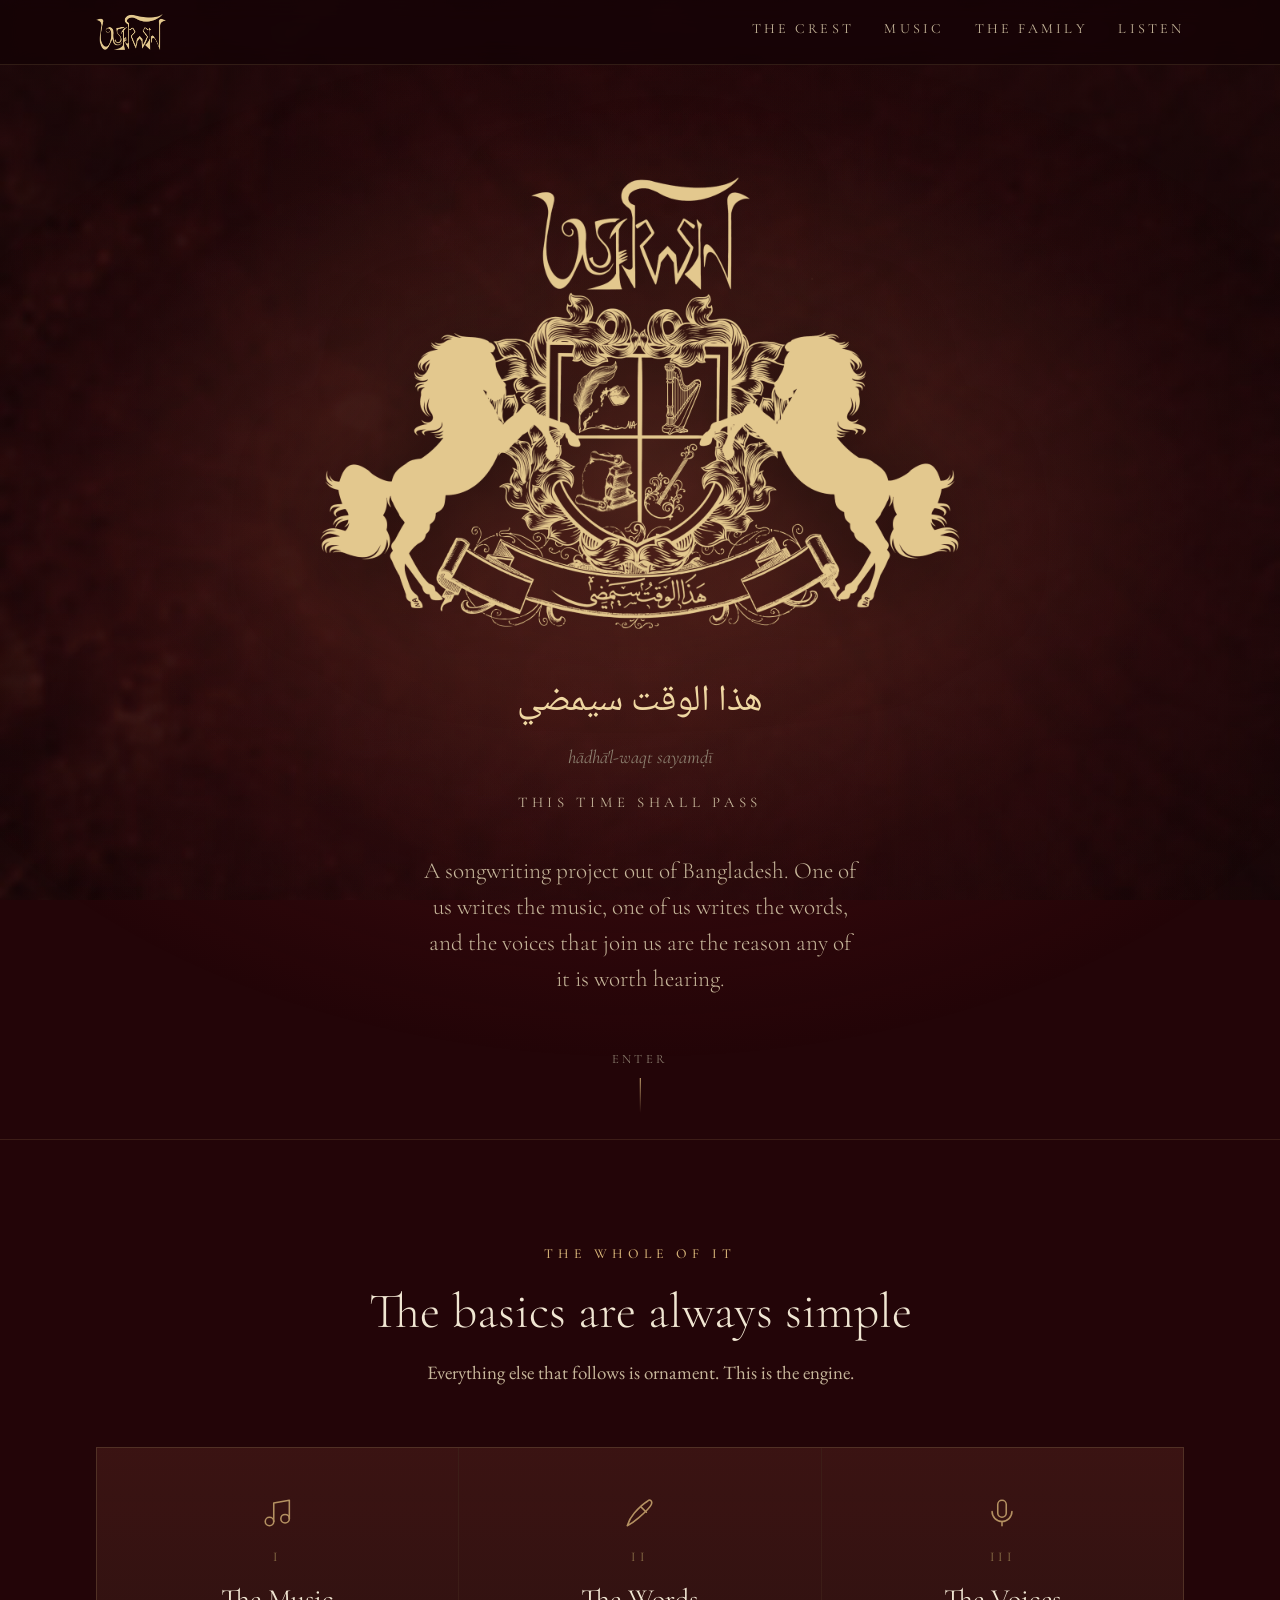
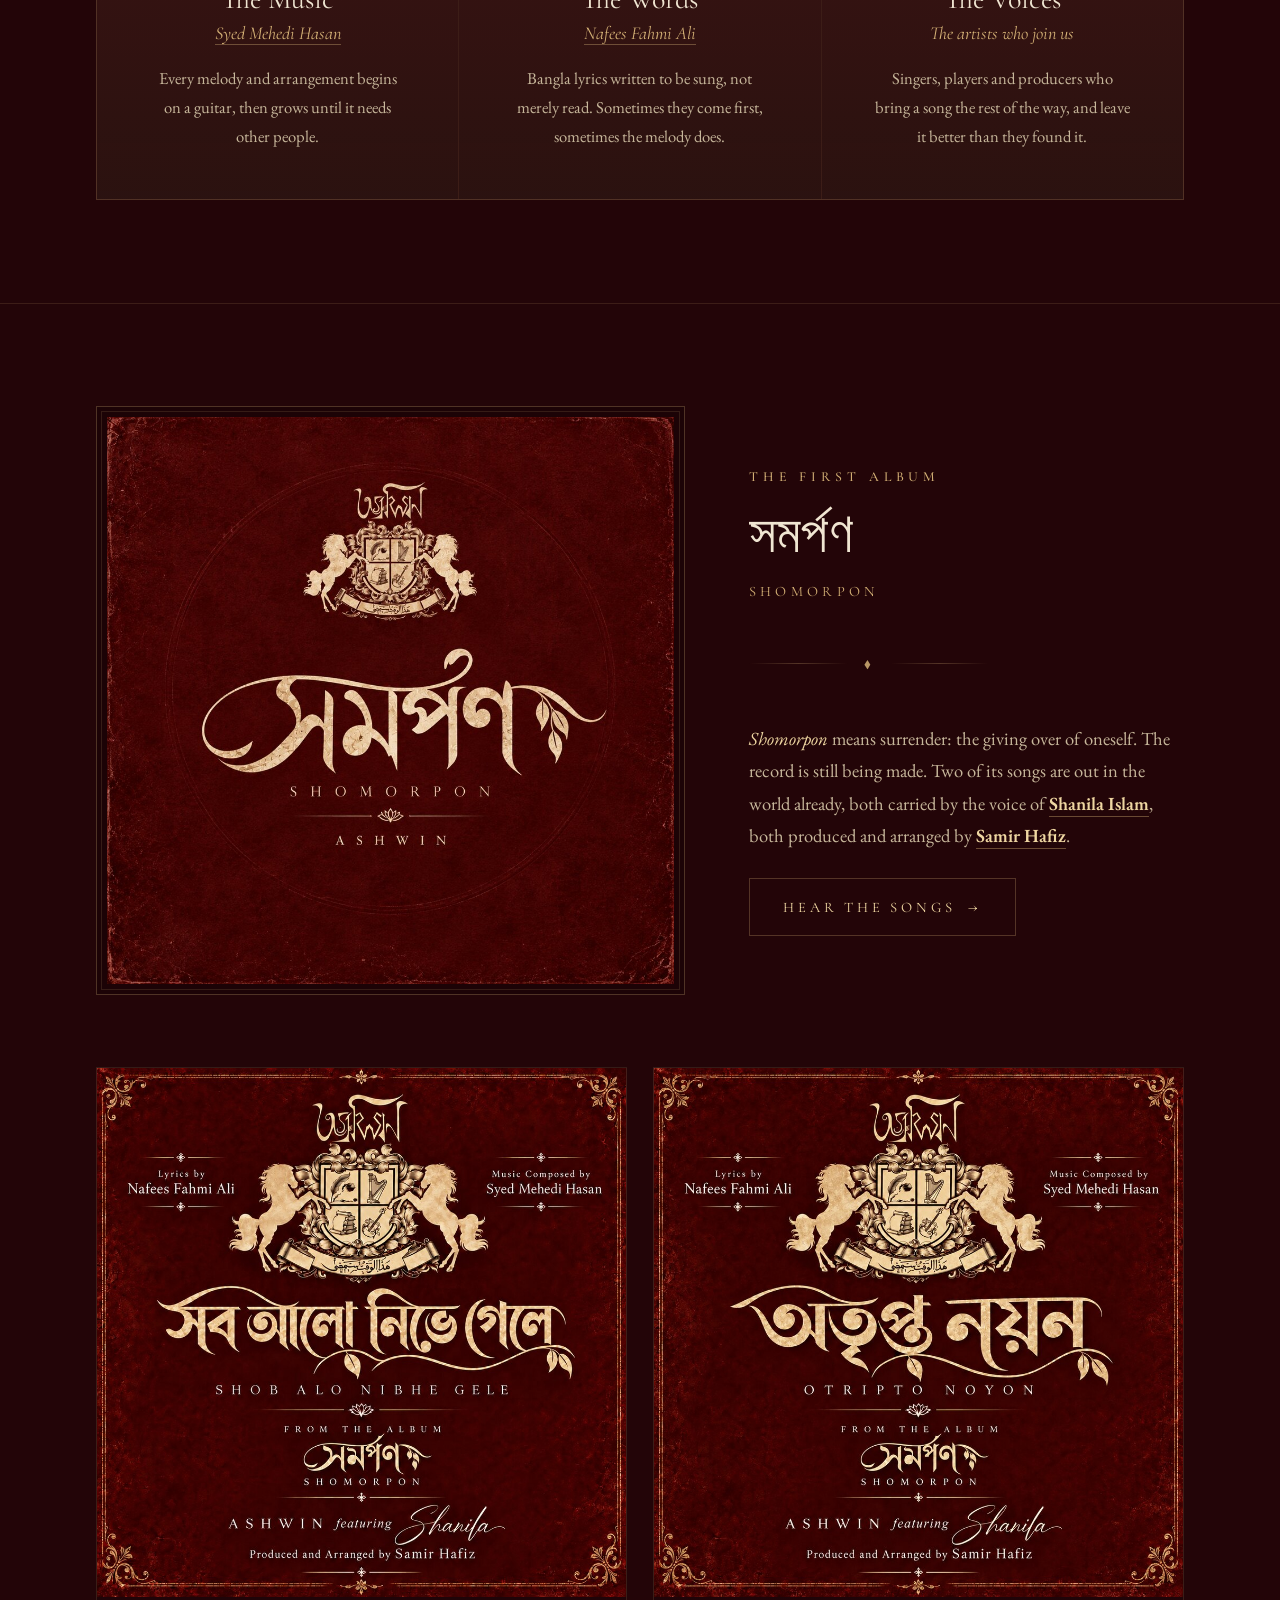
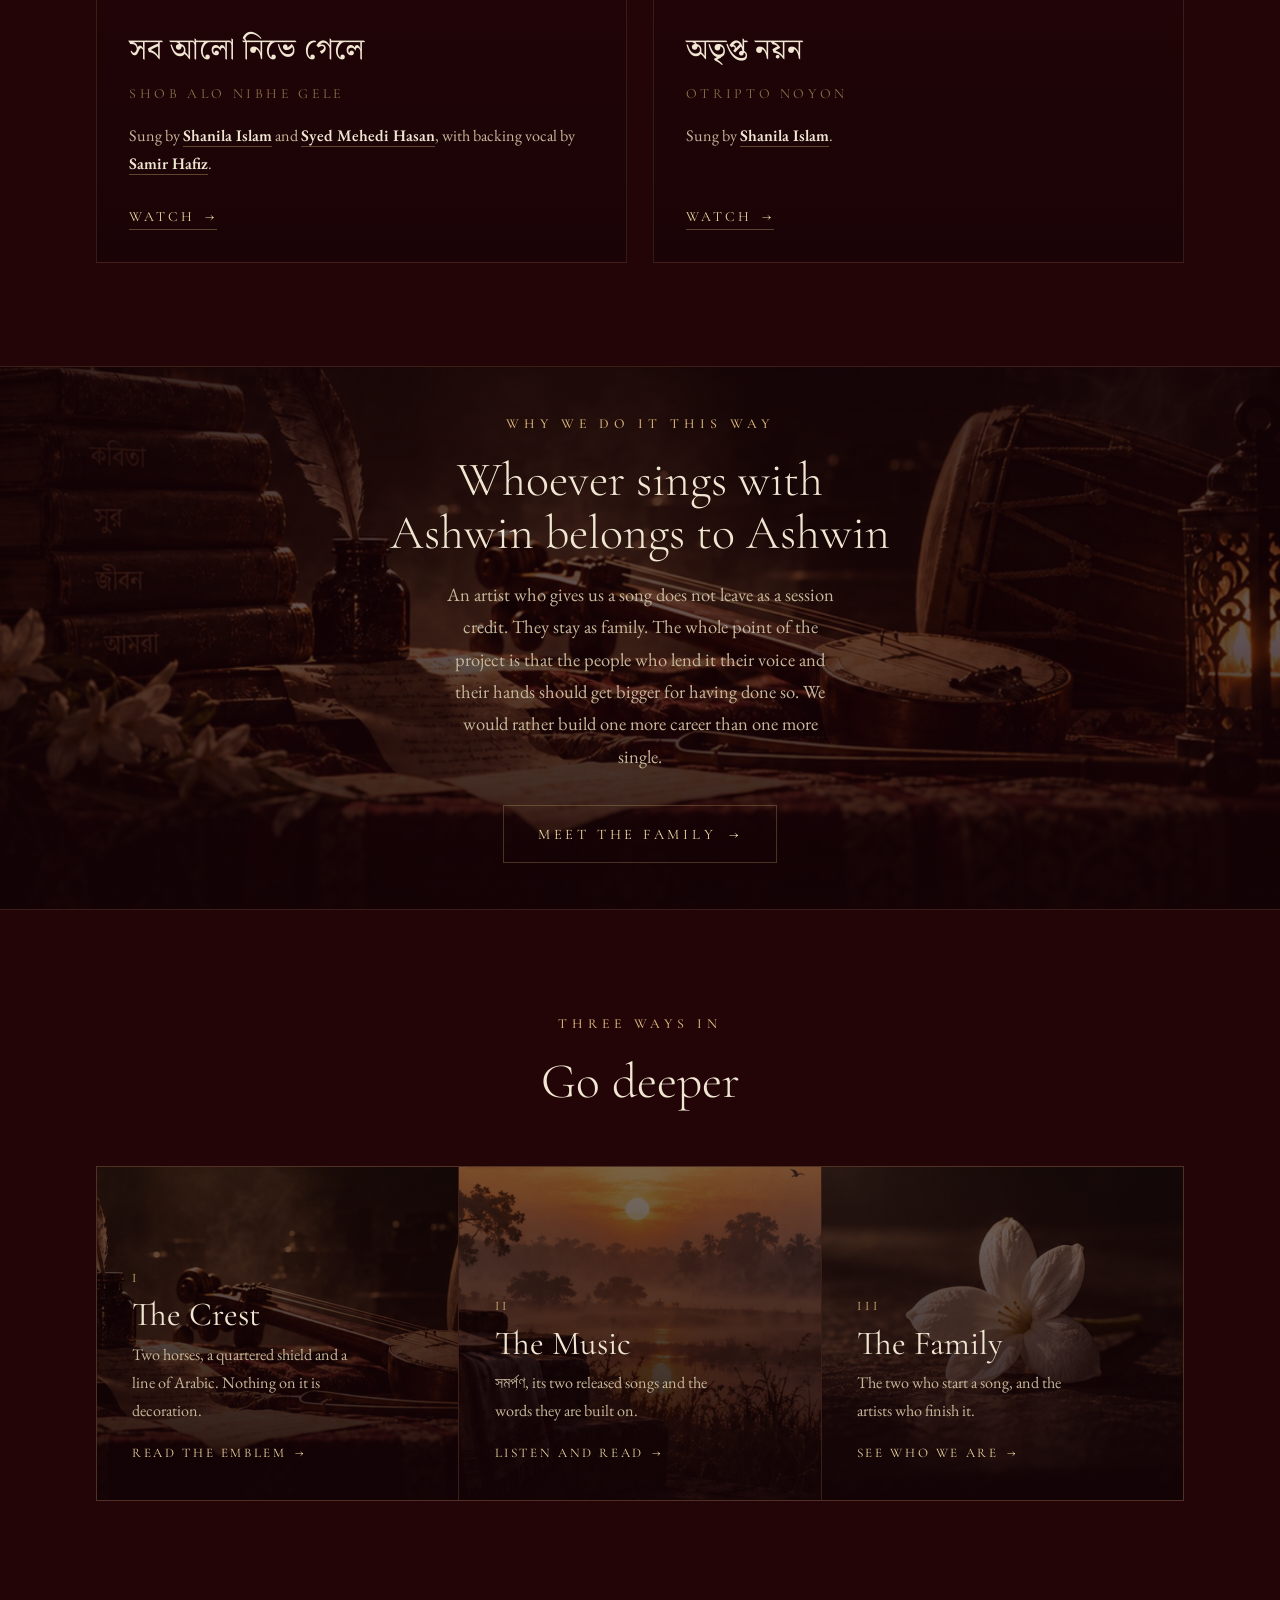
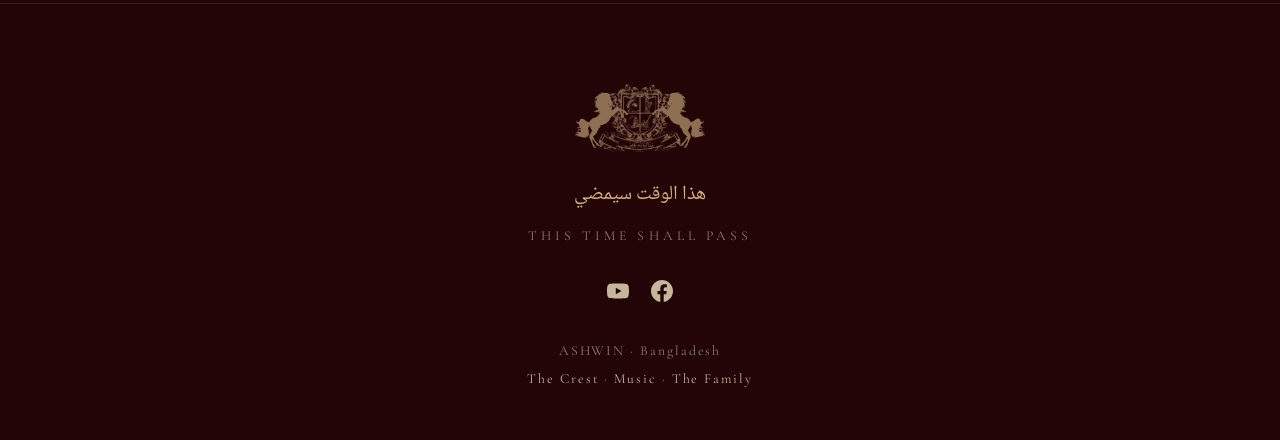
==== commit 27d1508c: "Front page: link every name to its profile; stabilise deep links Each person named on the front page" ====
--- a/index.html
+++ b/index.html
@@ -21,7 +21,7 @@
 <header class="topbar">
   <div class="wrap topbar__in">
     <a class="mark" href="index.html" aria-label="Ashwin — home">
-      <img src="assets/img/wordmark-gold.png" alt="Ashwin">
+      <img src="assets/img/wordmark-gold.png" alt="Ashwin" width="703" height="282">
     </a>
     <nav class="nav">
       <a href="crest.html">The Crest</a>
@@ -44,7 +44,7 @@
   <section class="hero">
     <div class="hero__in">
       <img class="crest" src="assets/img/crest-gold.png"
-           alt="The Ashwin crest: two rearing horses flanking a quartered shield bearing a quill and inkwell, a harp, a scroll with books, and a bowed string instrument, over a banner in Arabic.">
+           alt="The Ashwin crest: two rearing horses flanking a quartered shield bearing a quill and inkwell, a harp, a scroll with books, and a bowed string instrument, over a banner in Arabic." width="1600" height="1130">
       <div class="motto reveal" style="--d:.35s">
         <div class="ar" lang="ar" dir="rtl">هذا الوقت سيمضي</div>
         <div class="tr">hādhā'l-waqt sayamḍī</div>
@@ -77,7 +77,7 @@
           </span>
           <span class="num" style="display:block;margin-top:1rem">I</span>
           <h3>The Music</h3>
-          <div class="who">Syed Mehedi Hasan</div>
+          <div class="who"><a class="who-link" href="family.html#syed">Syed Mehedi Hasan</a></div>
           <p>Every melody and arrangement begins on a guitar, then grows until it needs other people.</p>
         </div>
         <div class="pillar">
@@ -88,7 +88,7 @@
           </span>
           <span class="num" style="display:block;margin-top:1rem">II</span>
           <h3>The Words</h3>
-          <div class="who">Nafees Fahmi Ali</div>
+          <div class="who"><a class="who-link" href="family.html#nafees">Nafees Fahmi Ali</a></div>
           <p>Bangla lyrics written to be sung, not merely read. Sometimes they come first, sometimes the melody does.</p>
         </div>
         <div class="pillar">
@@ -111,7 +111,7 @@
     <div class="wrap">
       <div class="split split--wide-left">
         <div class="plate reveal">
-          <img src="assets/img/cover-shomorpon.jpg" alt="Album art for সমর্পণ (Shomorpon) by Ashwin: the crest in gold on deep crimson, with the title in Bengali calligraphy.">
+          <img src="assets/img/cover-shomorpon.jpg" alt="Album art for সমর্পণ (Shomorpon) by Ashwin: the crest in gold on deep crimson, with the title in Bengali calligraphy." width="1000" height="1000">
         </div>
         <div class="reveal" style="--d:.12s">
           <span class="eyebrow">The first album</span>
@@ -121,8 +121,8 @@
           <p class="prose">
             <em>Shomorpon</em> means surrender: the giving over of oneself. The record is
             still being made. Two of its songs are out in the world already, both
-            carried by the voice of <b>Shanila Islam</b>, both produced and arranged
-            by <b>Samir Hafiz</b>.
+            carried by the voice of <b><a class="who-link" href="family.html#shanila">Shanila Islam</a></b>, both produced and arranged
+            by <b><a class="who-link" href="family.html#samir">Samir Hafiz</a></b>.
           </p>
           <div style="margin-top:1.6rem">
             <a class="btn" href="music.html">Hear the songs <span aria-hidden="true">→</span></a>
@@ -133,26 +133,26 @@
       <div class="releases" style="margin-top:clamp(2.5rem,6vw,4.5rem)">
         <article class="rel reveal">
           <a class="rel__art" href="https://www.youtube.com/watch?v=IfnR1uYRExA" aria-hidden="true" tabindex="-1">
-            <img src="assets/img/cover-shob-alo.jpg" alt="" loading="lazy">
+            <img src="assets/img/cover-shob-alo.jpg" alt="" loading="lazy" width="1000" height="1000">
             <span class="rel__play"><span><svg viewBox="0 0 24 24" aria-hidden="true"><path d="M8 5.5v13l11-6.5z"/></svg></span></span>
           </a>
           <div class="rel__body">
             <h3 lang="bn">সব আলো নিভে গেলে</h3>
             <div class="rel__rom">Shob Alo Nibhe Gele</div>
-            <p class="rel__cred">Sung by <b>Shanila Islam</b> and <b>Syed Mehedi Hasan</b>, with backing vocal by <b>Samir Hafiz</b>.</p>
+            <p class="rel__cred">Sung by <b><a class="who-link" href="family.html#shanila">Shanila Islam</a></b> and <b><a class="who-link" href="family.html#syed">Syed Mehedi Hasan</a></b>, with backing vocal by <b><a class="who-link" href="family.html#samir">Samir Hafiz</a></b>.</p>
             <a class="rel__go" href="https://www.youtube.com/watch?v=IfnR1uYRExA">Watch <span aria-hidden="true">→</span></a>
           </div>
         </article>
 
         <article class="rel reveal" style="--d:.1s">
           <a class="rel__art" href="https://www.youtube.com/watch?v=vW0OqAOk55g" aria-hidden="true" tabindex="-1">
-            <img src="assets/img/cover-otripto.jpg" alt="" loading="lazy">
+            <img src="assets/img/cover-otripto.jpg" alt="" loading="lazy" width="1000" height="1000">
             <span class="rel__play"><span><svg viewBox="0 0 24 24" aria-hidden="true"><path d="M8 5.5v13l11-6.5z"/></svg></span></span>
           </a>
           <div class="rel__body">
             <h3 lang="bn">অতৃপ্ত নয়ন</h3>
             <div class="rel__rom">Otripto Noyon</div>
-            <p class="rel__cred">Sung by <b>Shanila Islam</b>.</p>
+            <p class="rel__cred">Sung by <b><a class="who-link" href="family.html#shanila">Shanila Islam</a></b>.</p>
             <a class="rel__go" href="https://www.youtube.com/watch?v=vW0OqAOk55g">Watch <span aria-hidden="true">→</span></a>
           </div>
         </article>
@@ -221,7 +221,7 @@
 
 <footer class="foot">
   <div class="wrap">
-    <img class="foot__crest" src="assets/img/crest-mark.png" alt="">
+    <img class="foot__crest" src="assets/img/crest-mark.png" alt="" width="1600" height="840">
     <div class="ar" lang="ar" dir="rtl">هذا الوقت سيمضي</div>
     <div class="en">This time shall pass</div>
     <div class="social">
--- a/assets/site.css
+++ b/assets/site.css
@@ -420,6 +420,7 @@
 @media (min-width: 880px) { .people--two { grid-template-columns: repeat(2, 1fr); } }
 
 .person {
+  scroll-margin-top: 90px;
   border: 1px solid var(--hair2);
   background: linear-gradient(180deg, color-mix(in srgb, var(--crimson) 36%, transparent), color-mix(in srgb, var(--void) 52%, transparent));
   padding: clamp(1.6rem, 3.4vw, 2.6rem);
@@ -617,3 +618,13 @@
   .foot .en [lang="bn"], .motto .en [lang="bn"] {
     letter-spacing: .01em; text-transform: none; font-size: 1.06em;
   }
+
+  /* ---- names that jump to a profile ---- */
+  .who-link {
+    color: inherit;
+    border-bottom: 1px solid color-mix(in srgb, var(--gold) 38%, transparent);
+    transition: color .22s, border-color .22s;
+  }
+  .who-link:hover { color: var(--gold-up); border-color: var(--gold-up); }
+  .pillar .who .who-link { color: var(--gold); }
+  .pillar .who .who-link:hover { color: var(--gold-up); }
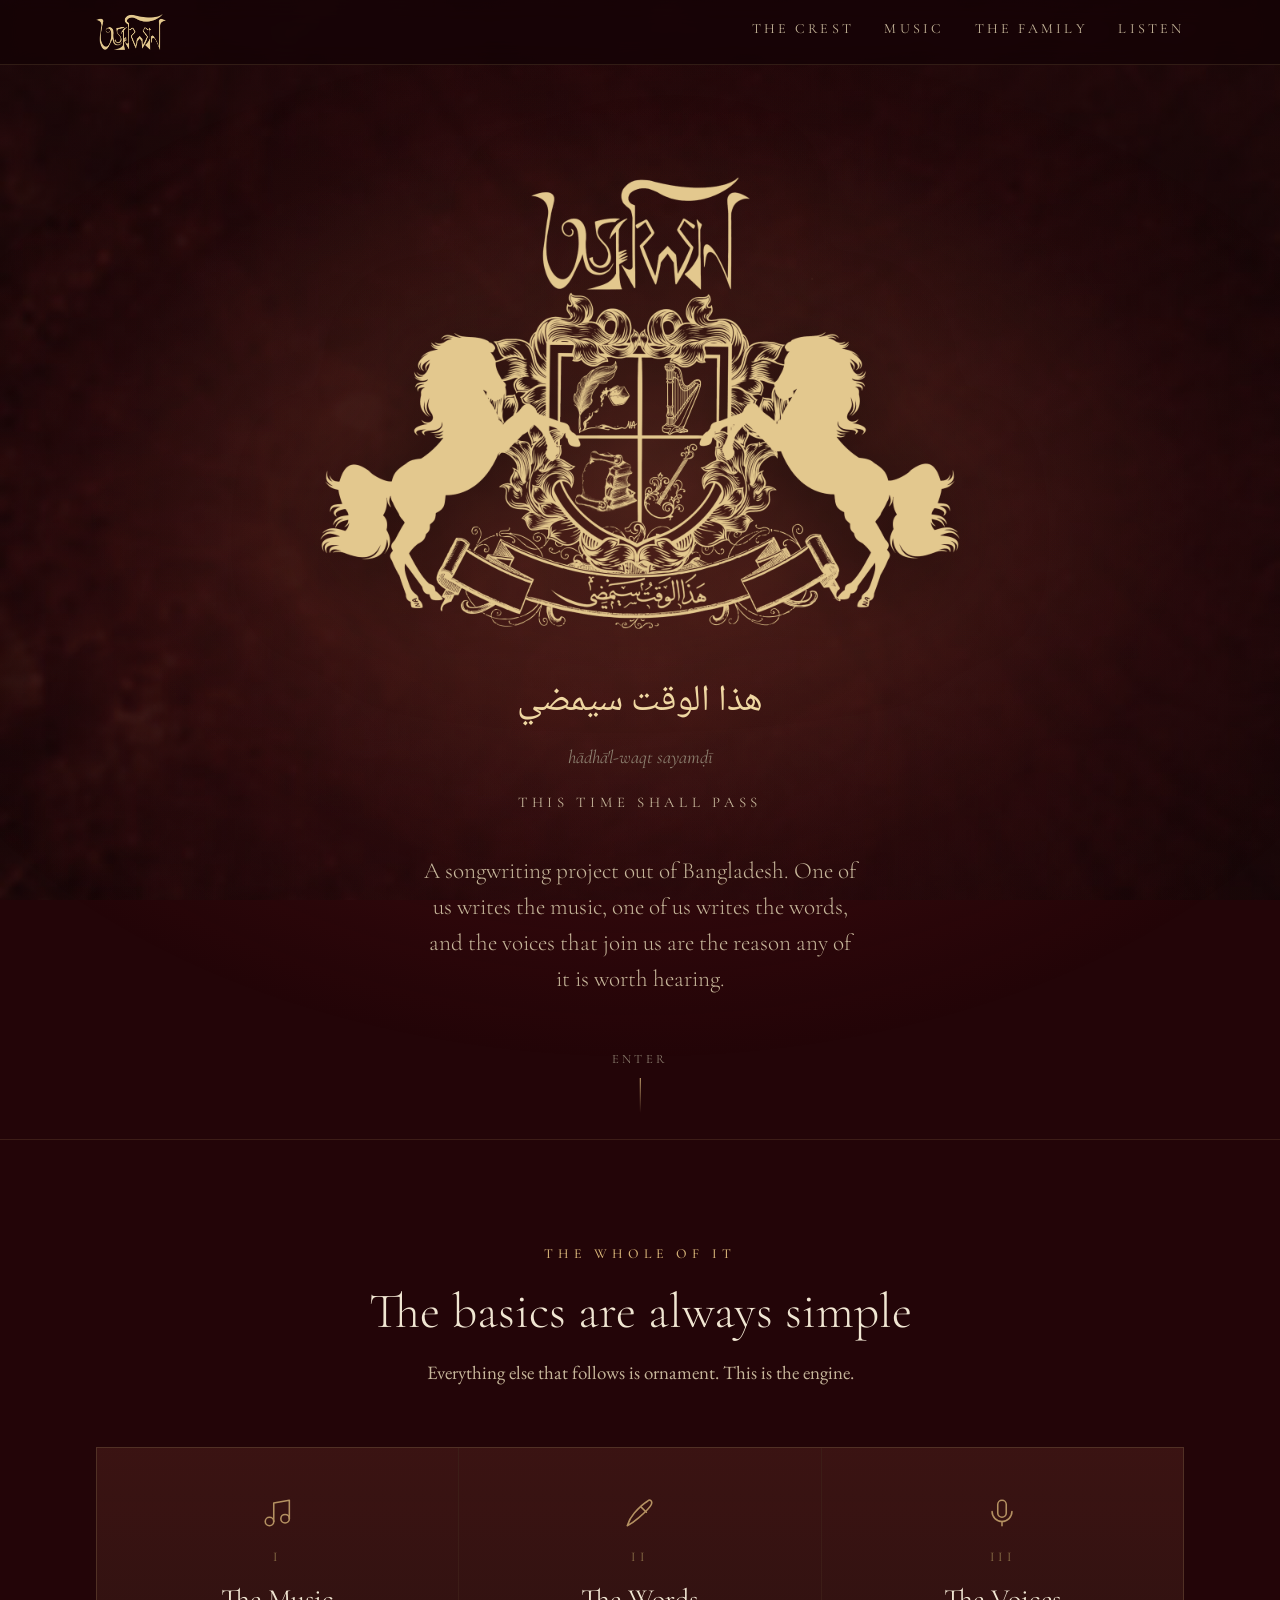
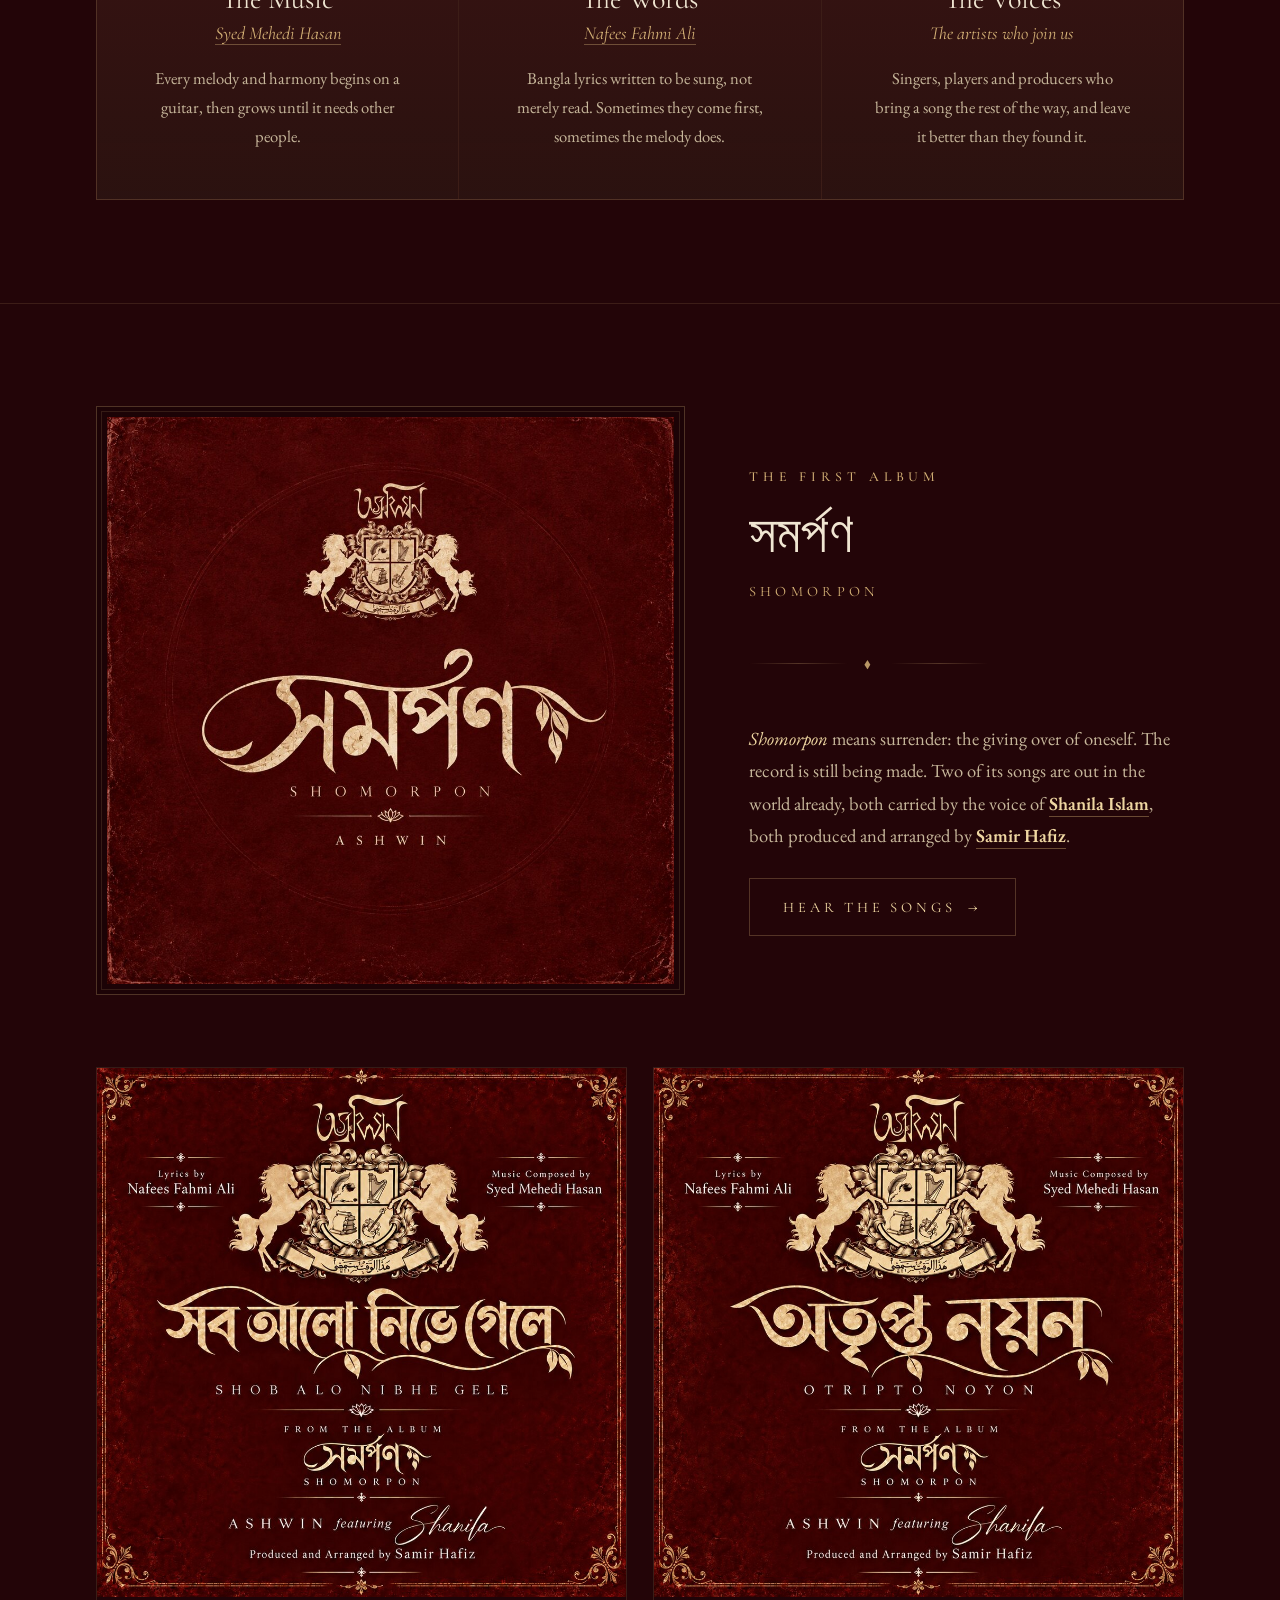
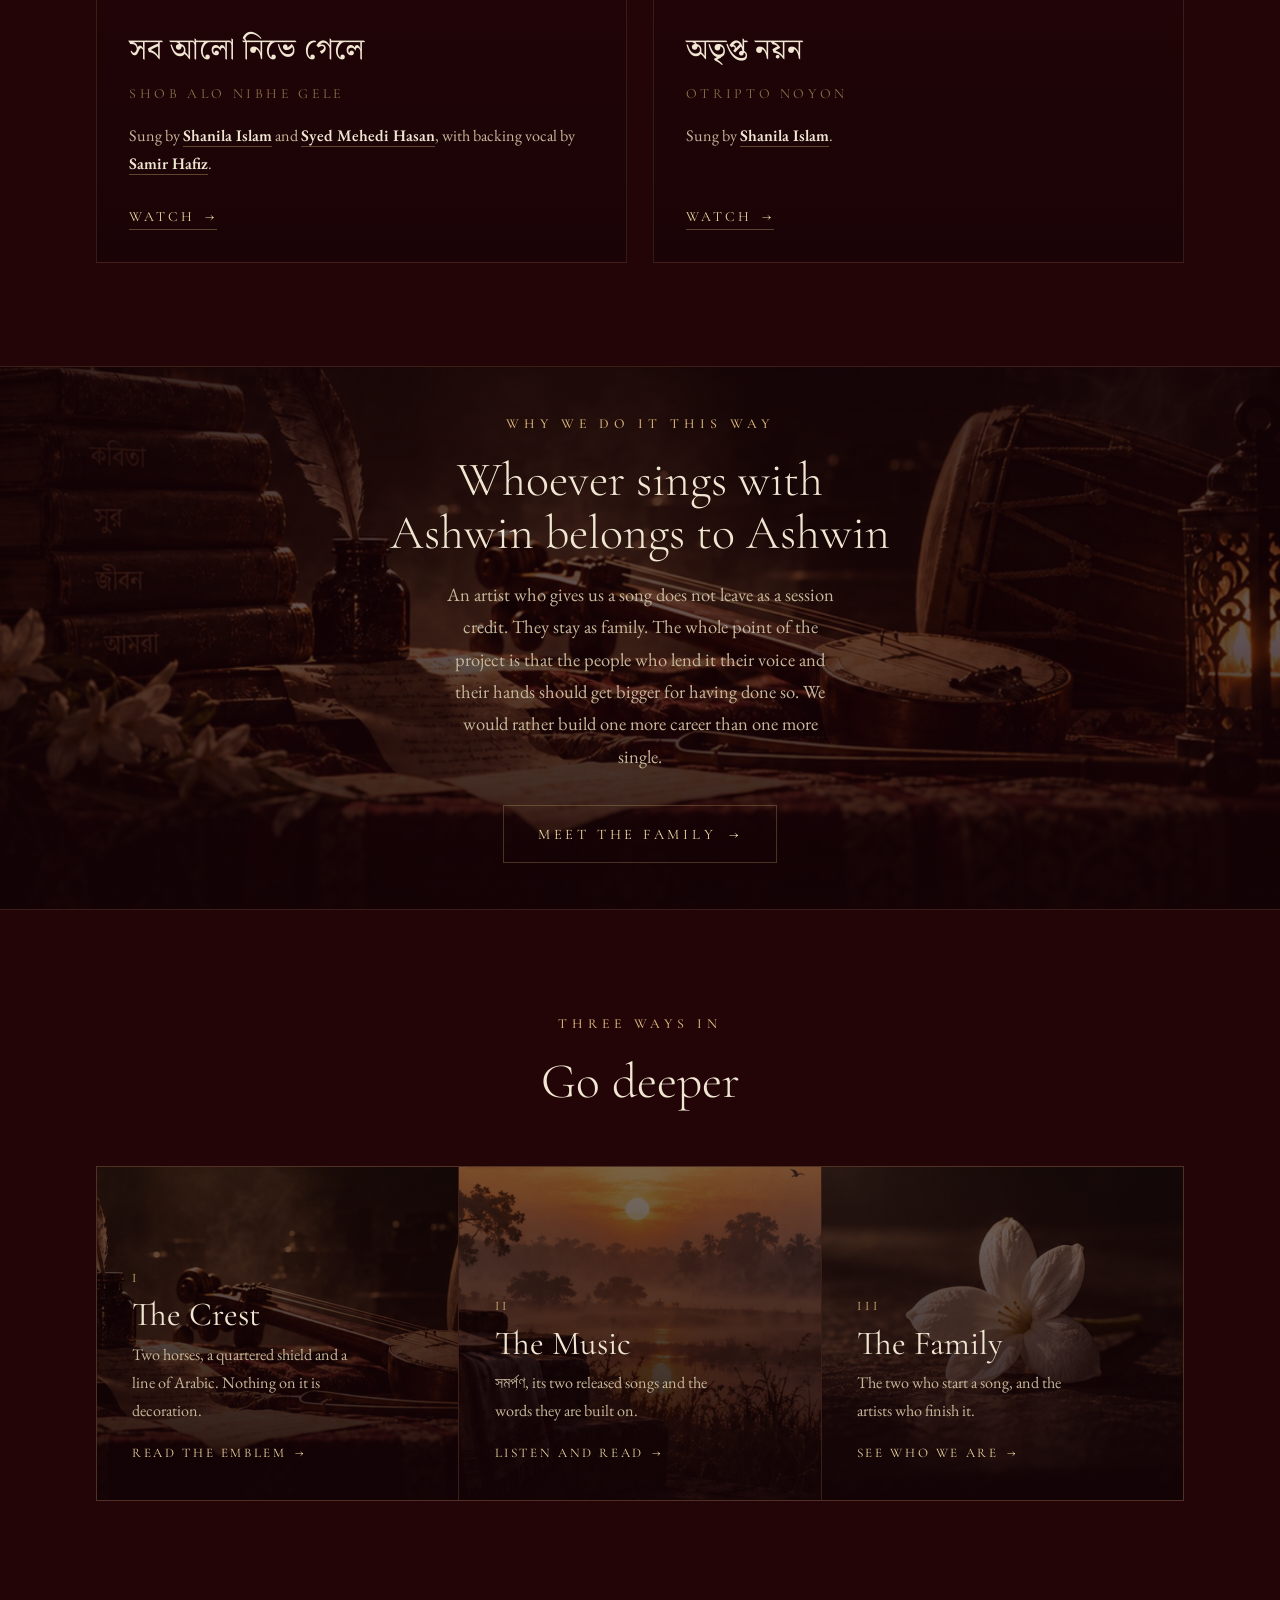
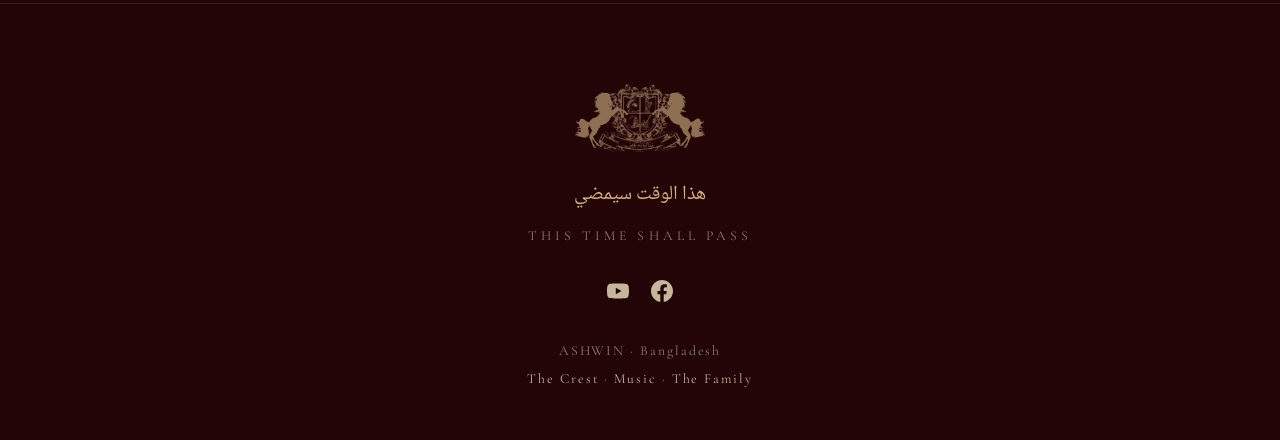
==== commit 01ec4cb7: "Front page: 'Every melody and harmony', not 'arrangement' Arrangement is Samir's credit on the recor" ====
--- a/index.html
+++ b/index.html
@@ -78,7 +78,7 @@
           <span class="num" style="display:block;margin-top:1rem">I</span>
           <h3>The Music</h3>
           <div class="who"><a class="who-link" href="family.html#syed">Syed Mehedi Hasan</a></div>
-          <p>Every melody and arrangement begins on a guitar, then grows until it needs other people.</p>
+          <p>Every melody and harmony begins on a guitar, then grows until it needs other people.</p>
         </div>
         <div class="pillar">
           <span class="ico" aria-hidden="true">
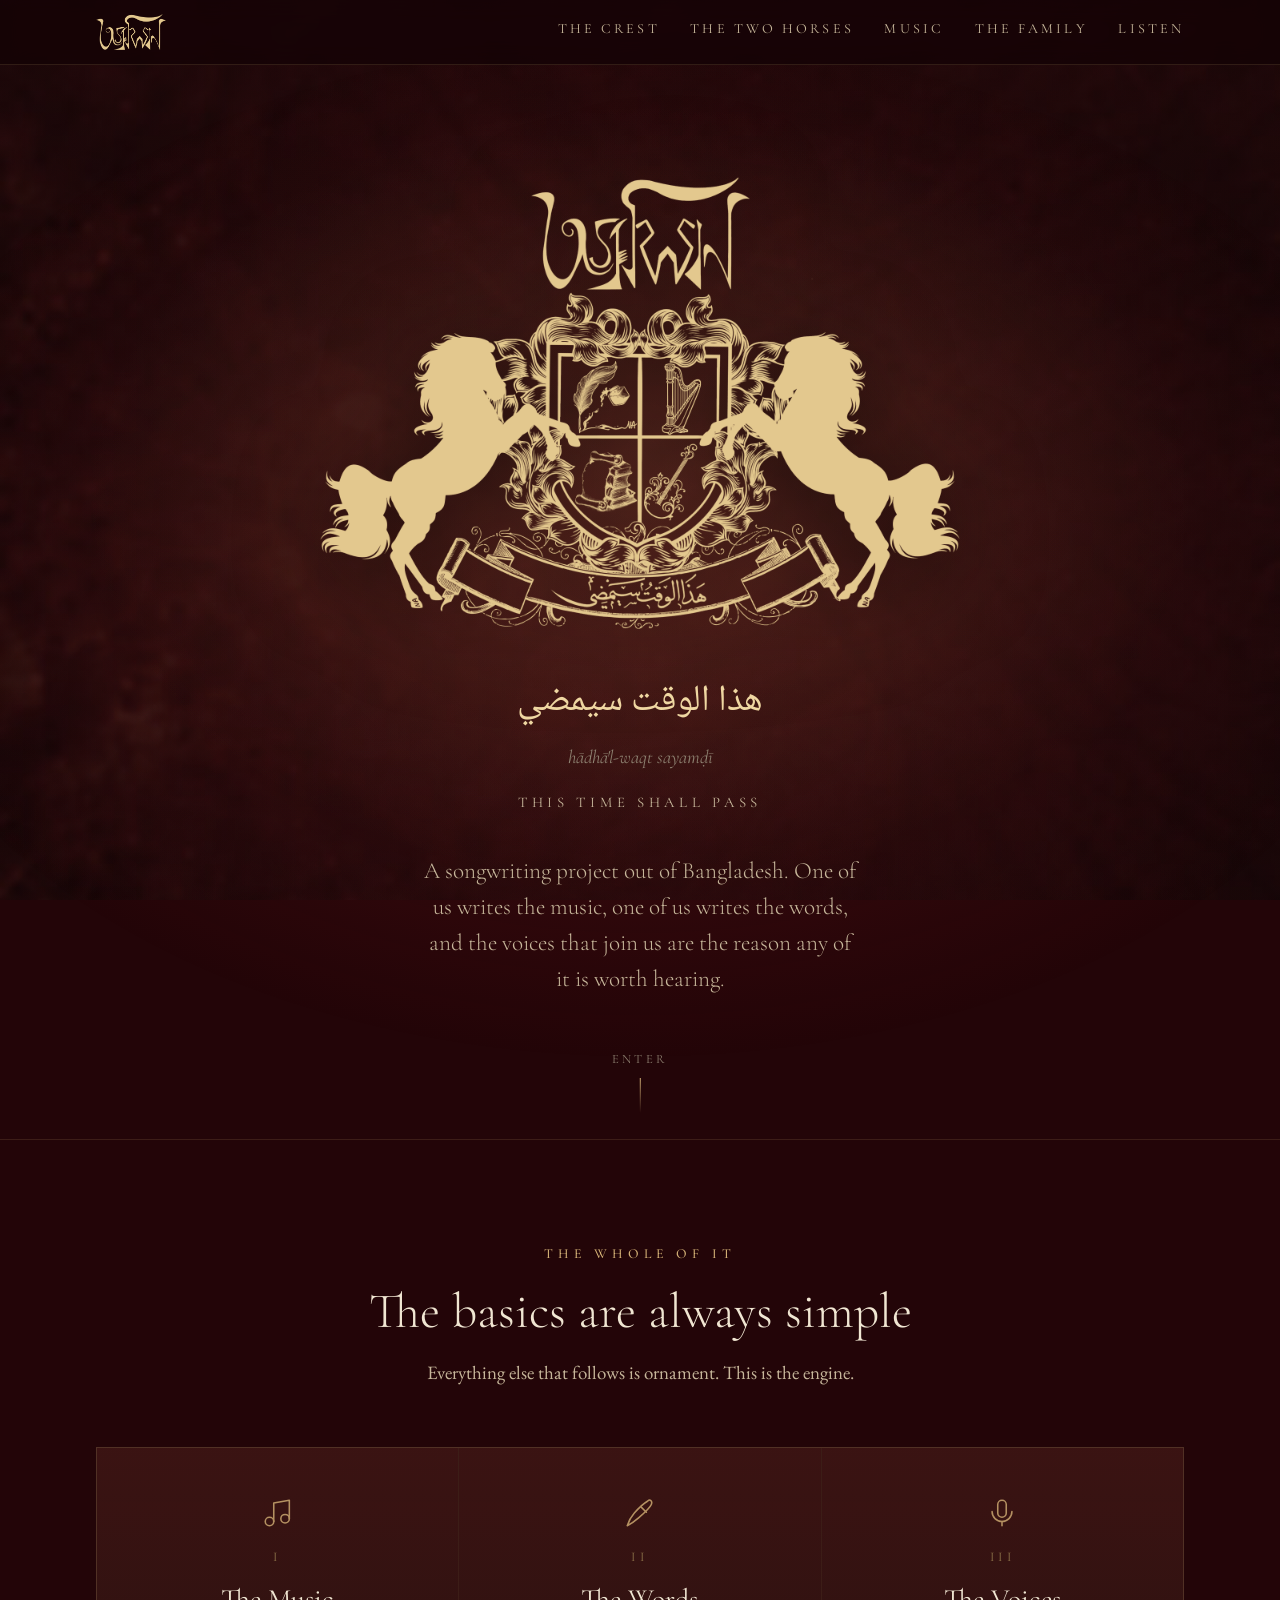
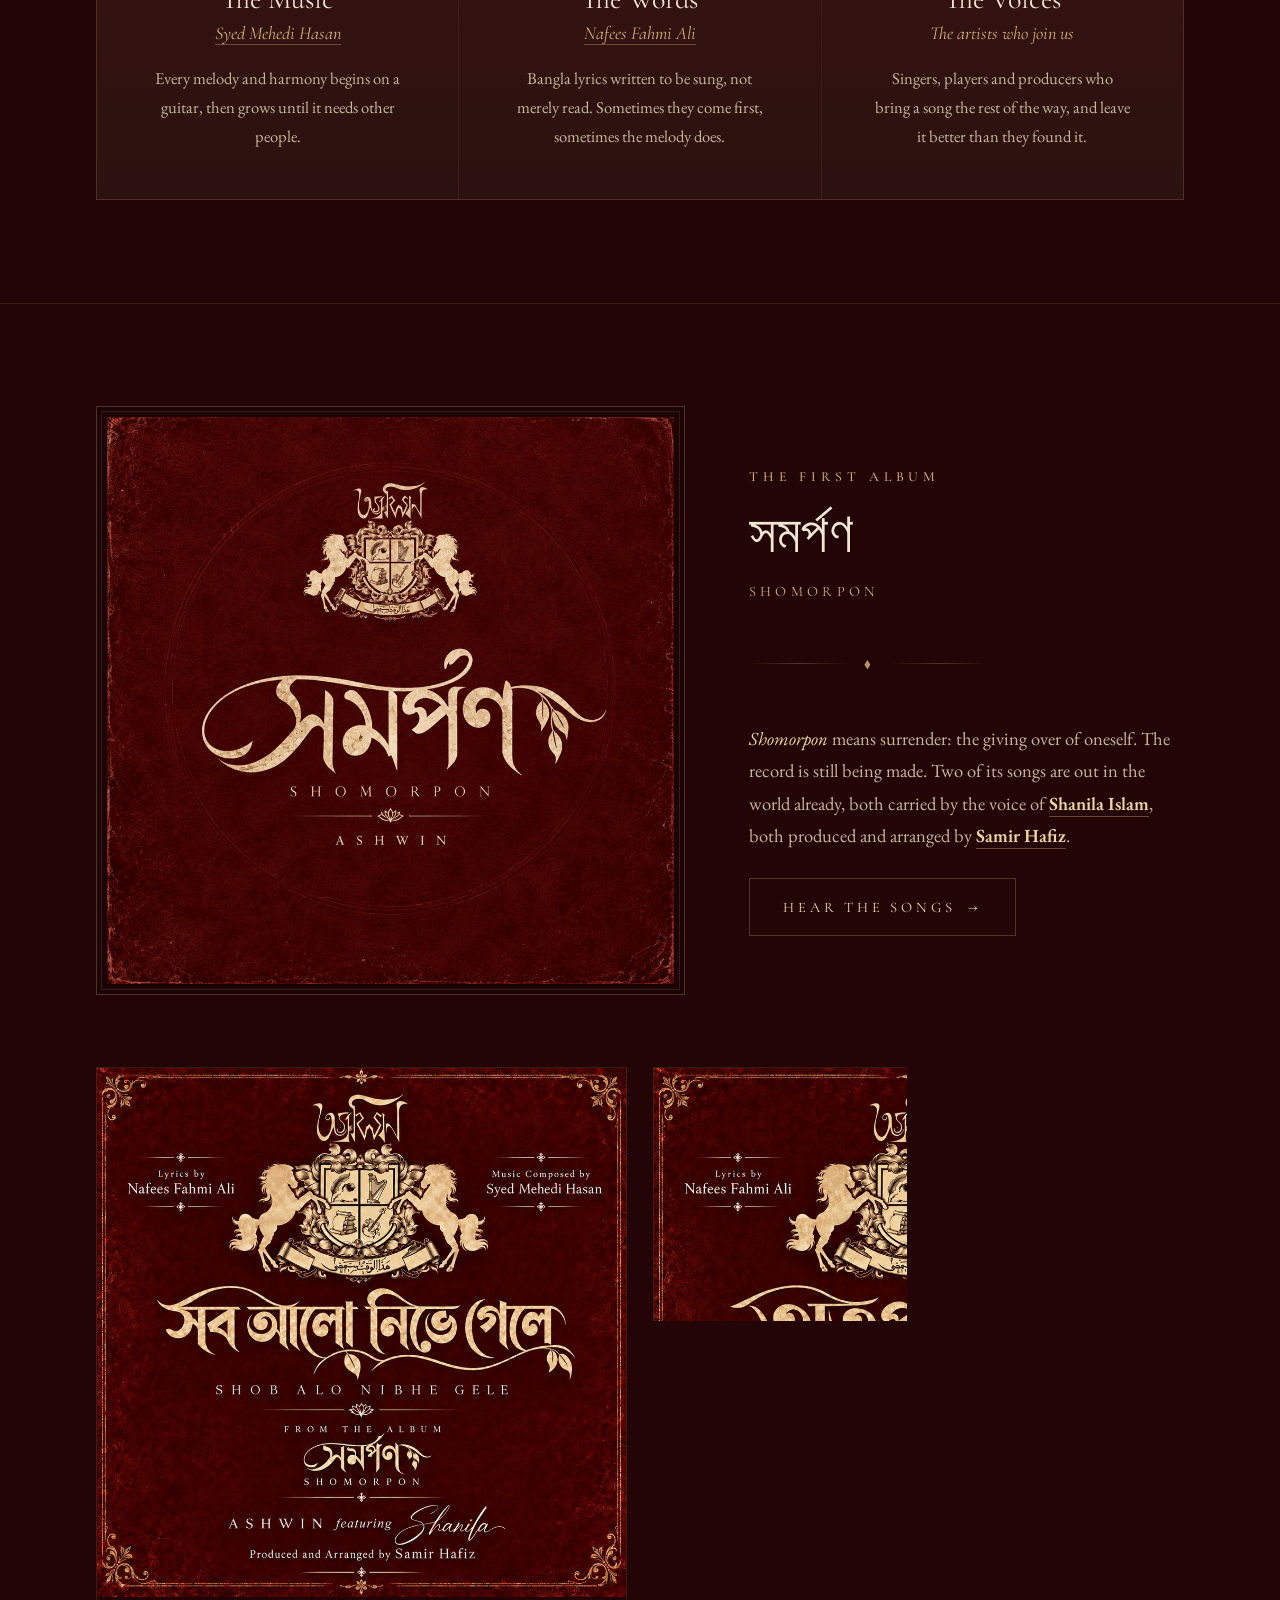
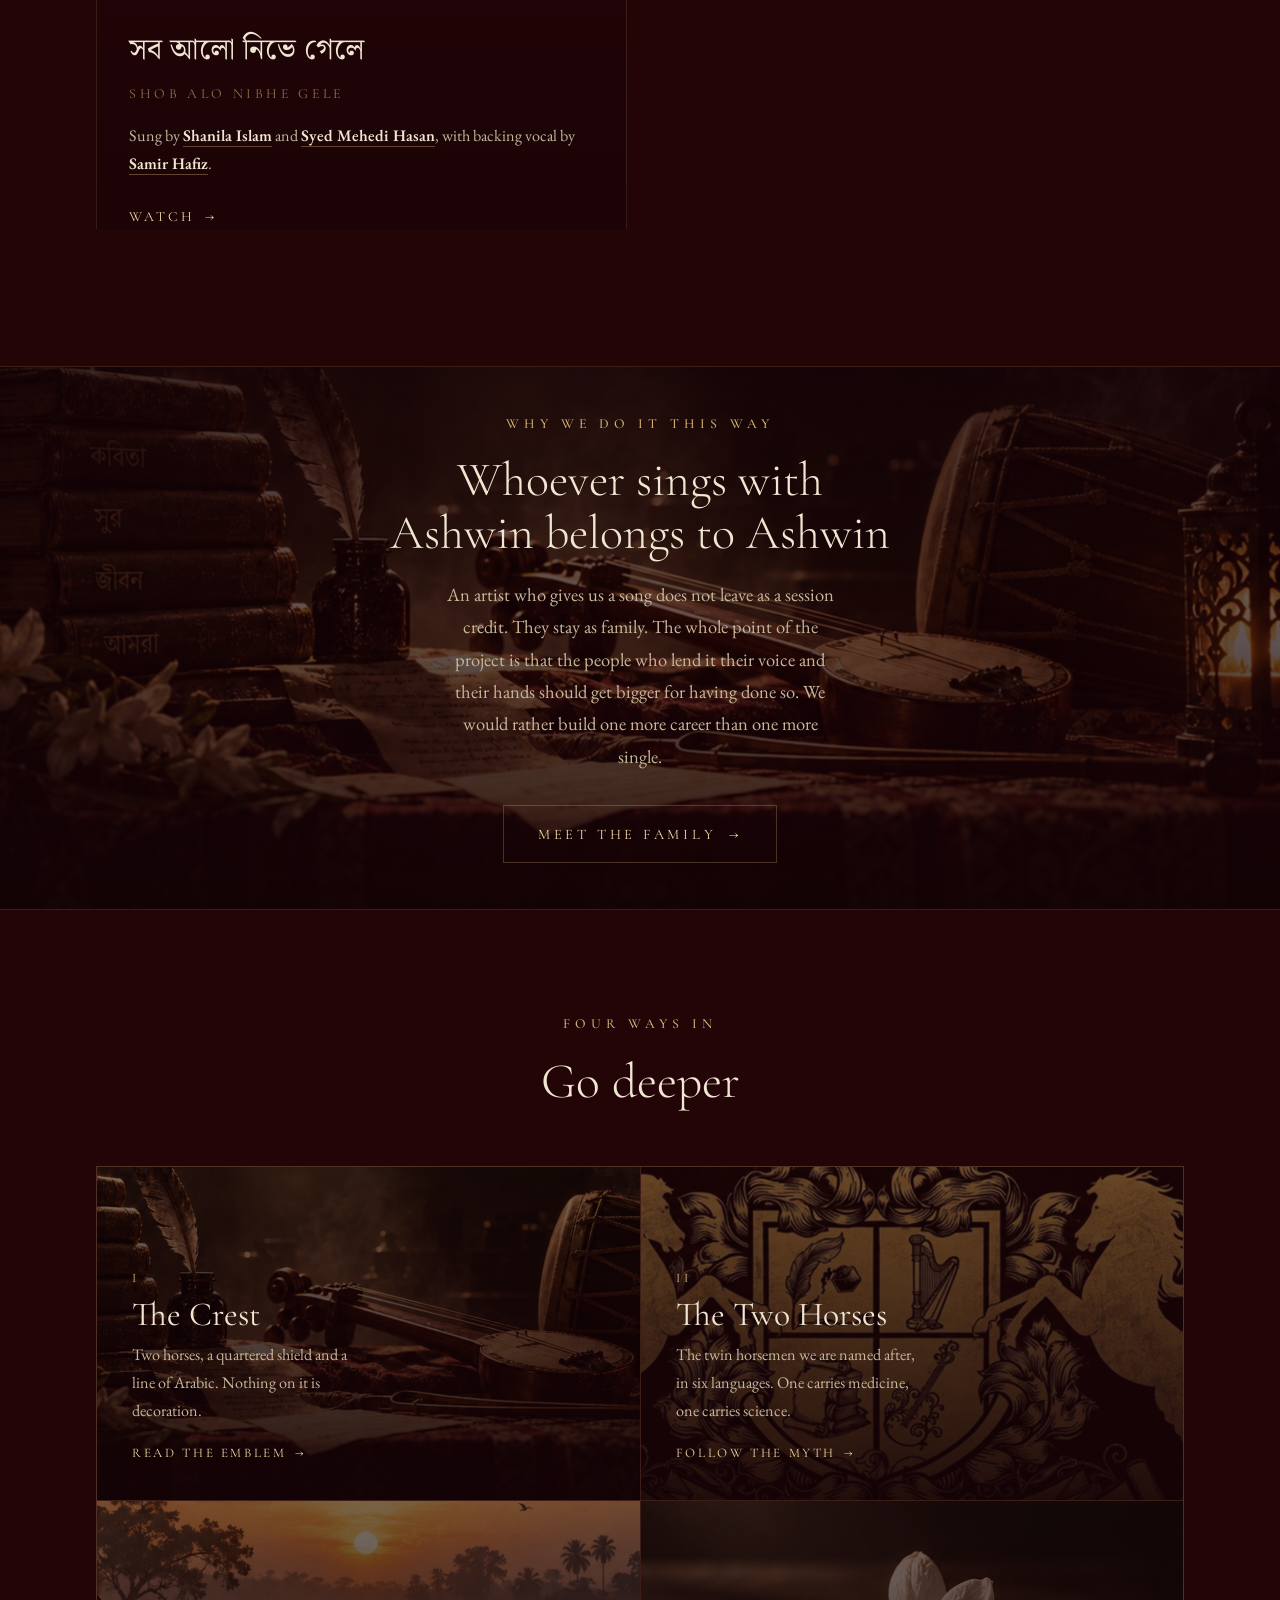
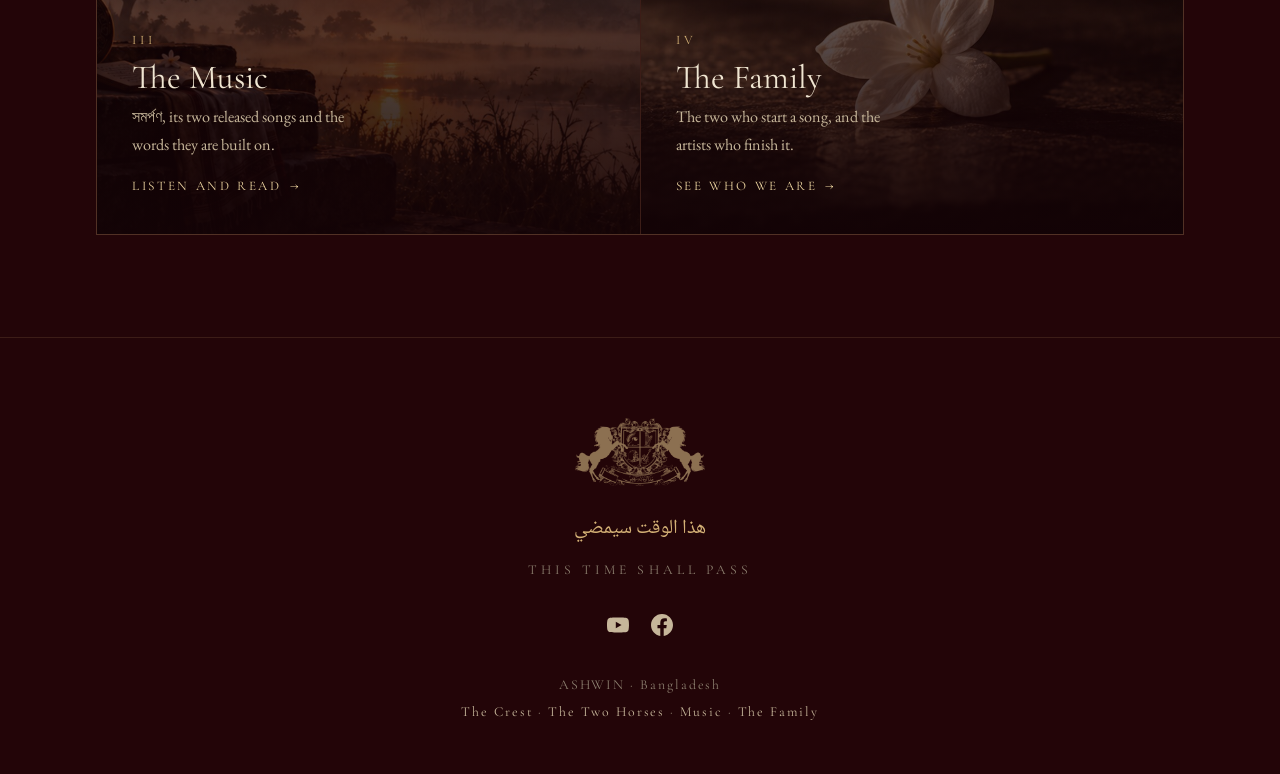
==== commit b3e29ce9: "The Two Horses: a page on the divine twins behind the name New page twins.html, linked from every na" ====
--- a/index.html
+++ b/index.html
@@ -25,6 +25,7 @@
     </a>
     <nav class="nav">
       <a href="crest.html">The Crest</a>
+      <a href="twins.html">The Two Horses</a>
       <a href="music.html">Music</a>
       <a href="family.html">The Family</a>
       <a href="https://www.youtube.com/@ashwinbangladesh660">Listen</a>
@@ -33,6 +34,7 @@
 </header>
 <nav class="mnav">
   <a href="crest.html">The Crest</a>
+  <a href="twins.html">The Two Horses</a>
   <a href="music.html">Music</a>
   <a href="family.html">The Family</a>
   <a href="https://www.youtube.com/@ashwinbangladesh660">Listen</a>
@@ -182,7 +184,7 @@
   <section>
     <div class="wrap">
       <div class="sechead reveal">
-        <span class="eyebrow">Three ways in</span>
+        <span class="eyebrow">Four ways in</span>
         <h2>Go deeper</h2>
       </div>
       <div class="doors reveal" style="--d:.1s">
@@ -195,10 +197,19 @@
             <span class="more">Read the emblem <span aria-hidden="true">→</span></span>
           </span>
         </a>
+        <a class="door" href="twins.html">
+          <span class="door__bg" style="background-image:url('assets/img/band-horses.jpg')"></span>
+          <span class="door__in">
+            <span class="k">II</span>
+            <h3>The Two Horses</h3>
+            <p>The twin horsemen we are named after, in six languages. One carries medicine, one carries science.</p>
+            <span class="more">Follow the myth <span aria-hidden="true">&#8594;</span></span>
+          </span>
+        </a>
         <a class="door" href="music.html">
           <span class="door__bg" style="background-image:url('assets/img/band-dawn.jpg')"></span>
           <span class="door__in">
-            <span class="k">II</span>
+            <span class="k">III</span>
             <h3>The Music</h3>
             <p>সমর্পণ, its two released songs and the words they are built on.</p>
             <span class="more">Listen and read <span aria-hidden="true">→</span></span>
@@ -207,7 +218,7 @@
         <a class="door" href="family.html">
           <span class="door__bg" style="background-image:url('assets/img/band-jasmine.jpg')"></span>
           <span class="door__in">
-            <span class="k">III</span>
+            <span class="k">IV</span>
             <h3>The Family</h3>
             <p>The two who start a song, and the artists who finish it.</p>
             <span class="more">See who we are <span aria-hidden="true">→</span></span>
@@ -234,7 +245,7 @@
     </div>
     <div class="colophon">
       ASHWIN · Bangladesh<br>
-      <a href="crest.html">The Crest</a> · <a href="music.html">Music</a> · <a href="family.html">The Family</a>
+      <a href="crest.html">The Crest</a> · <a href="twins.html">The Two Horses</a> · <a href="music.html">Music</a> · <a href="family.html">The Family</a>
     </div>
   </div>
 </footer>
--- a/assets/site.css
+++ b/assets/site.css
@@ -539,7 +539,7 @@
 
 /* ---------- teaser cards (index → other pages) ---------- */
 .doors { display: grid; gap: 1px; background: var(--hair2); border: 1px solid var(--hair2); }
-@media (min-width: 820px) { .doors { grid-template-columns: repeat(3, 1fr); } }
+@media (min-width: 820px) { .doors { grid-template-columns: repeat(2, 1fr); } }
 .door {
   position: relative; display: block; overflow: hidden;
   min-height: clamp(16rem, 26vw, 22rem);
@@ -628,3 +628,73 @@
   .who-link:hover { color: var(--gold-up); border-color: var(--gold-up); }
   .pillar .who .who-link { color: var(--gold); }
   .pillar .who .who-link:hover { color: var(--gold-up); }
+
+/* ---------- the comparative pages: cousins, roll, yoke ---------- */
+.cousins {
+  display: grid; gap: 1px; background: var(--hair2); border: 1px solid var(--hair2);
+  margin-top: clamp(1.8rem, 4vw, 2.8rem);
+}
+@media (min-width: 720px)  { .cousins { grid-template-columns: repeat(2, 1fr); } }
+@media (min-width: 1100px) { .cousins { grid-template-columns: repeat(3, 1fr); } }
+.cousin {
+  background: color-mix(in srgb, var(--void) 48%, transparent);
+  padding: clamp(1.5rem, 3vw, 2.2rem);
+}
+.cousin .where {
+  font-family: var(--display); font-size: .81rem; letter-spacing: .3em;
+  text-transform: uppercase; color: var(--gold-dim);
+}
+.cousin h3 {
+  font-size: clamp(1.45rem, 2.5vw, 1.85rem); font-weight: 400;
+  color: var(--gold-up); margin: .6rem 0 .15rem; line-height: 1.2;
+}
+.cousin .gloss { color: var(--parch-faint); font-style: italic; font-size: 1.02rem; }
+.cousin p { color: var(--parch-soft); font-size: 1.04rem; margin: 1rem 0 0; max-width: none; }
+
+.roll { list-style: none; margin: 1.8rem 0 0; padding: 0; display: grid; gap: .6rem 2.6rem; }
+@media (min-width: 700px) { .roll { grid-template-columns: repeat(2, 1fr); } }
+.roll li { position: relative; padding-left: 1.5rem; color: var(--parch-soft); font-size: 1.06rem; }
+.roll li::before {
+  content: "\25C6"; position: absolute; left: 0; top: .18em;
+  color: var(--gold-dim); font-size: .6em;
+}
+.roll li b { color: var(--parchment); font-weight: 600; }
+
+.yoke {
+  display: grid; gap: 1px; background: var(--hair2); border: 1px solid var(--hair2);
+  margin-top: clamp(1.8rem, 4vw, 2.8rem);
+}
+@media (min-width: 900px) { .yoke { grid-template-columns: repeat(2, 1fr); } }
+.yoked {
+  background: color-mix(in srgb, var(--void) 46%, transparent);
+  padding: clamp(1.5rem, 3.2vw, 2.4rem);
+  display: flex; flex-direction: column;
+}
+.yoked__img { border: 1px solid var(--hair2); overflow: hidden; }
+.yoked__img img { width: 100%; height: auto; display: block; opacity: .94; }
+.yoked .eyebrow { margin-top: 1.5rem; }
+.yoked h3 {
+  font-size: clamp(1.7rem, 3vw, 2.2rem); font-weight: 300; margin: .5rem 0 0;
+}
+.yoked .vedic {
+  font-family: var(--display); color: var(--gold); margin-top: .5rem;
+  font-size: 1.05rem; letter-spacing: .04em;
+}
+.yoked .vedic em { color: var(--parch-faint); font-size: .95em; }
+.yoked p { color: var(--parch-soft); max-width: none; }
+.yoked .last { margin-top: auto; padding-top: 1.2rem; }
+.yoked .last .k {
+  display: block; font-family: var(--display); font-size: .8rem;
+  letter-spacing: .28em; text-transform: uppercase; color: var(--gold-dim);
+  margin-bottom: .35rem;
+}
+.yoked .last p { color: var(--parchment); margin: 0; }
+
+.srcs { margin-top: clamp(2.4rem, 5vw, 3.6rem); font-size: .97rem; }
+.srcs p { font-size: .97rem; }
+
+/* five items in the top nav need a little more room */
+@media (min-width: 760px) and (max-width: 1020px) {
+  .nav { gap: 1.05rem; }
+  .nav a { font-size: .78rem; letter-spacing: .12em; }
+}
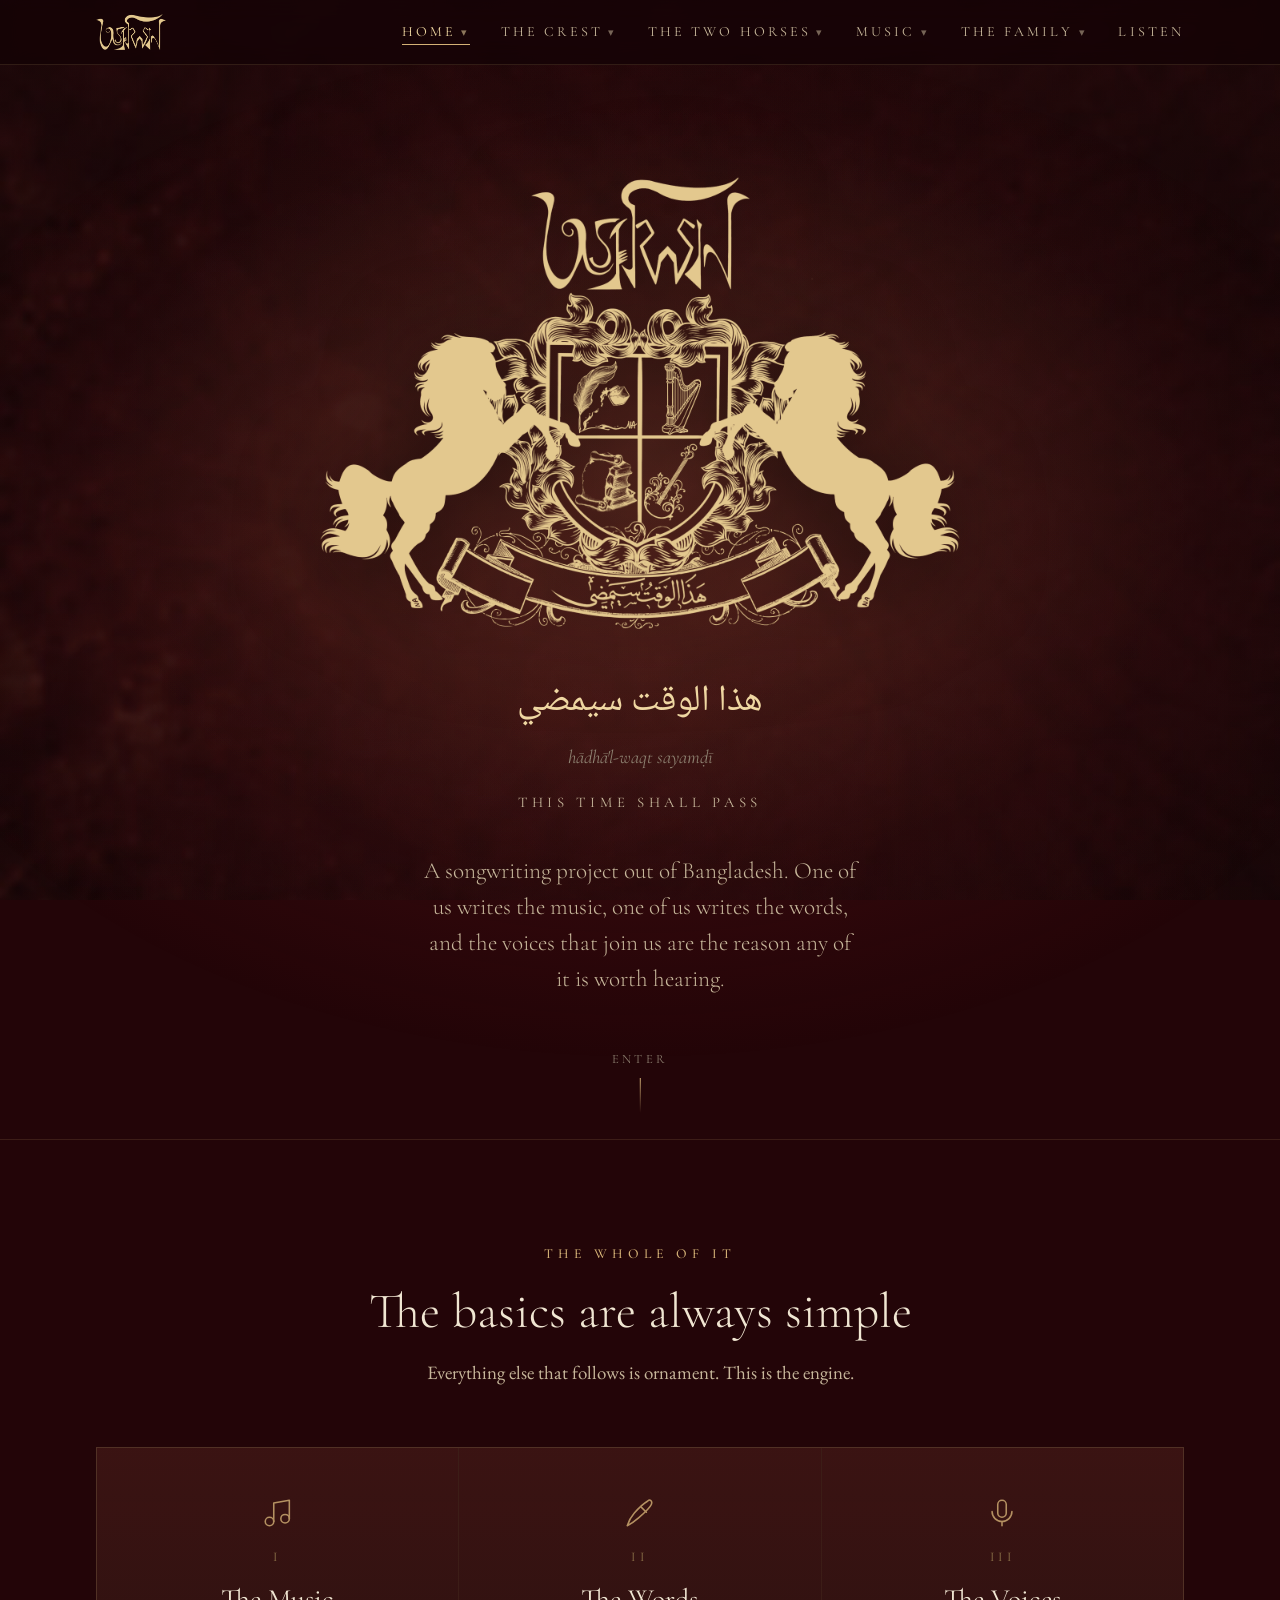
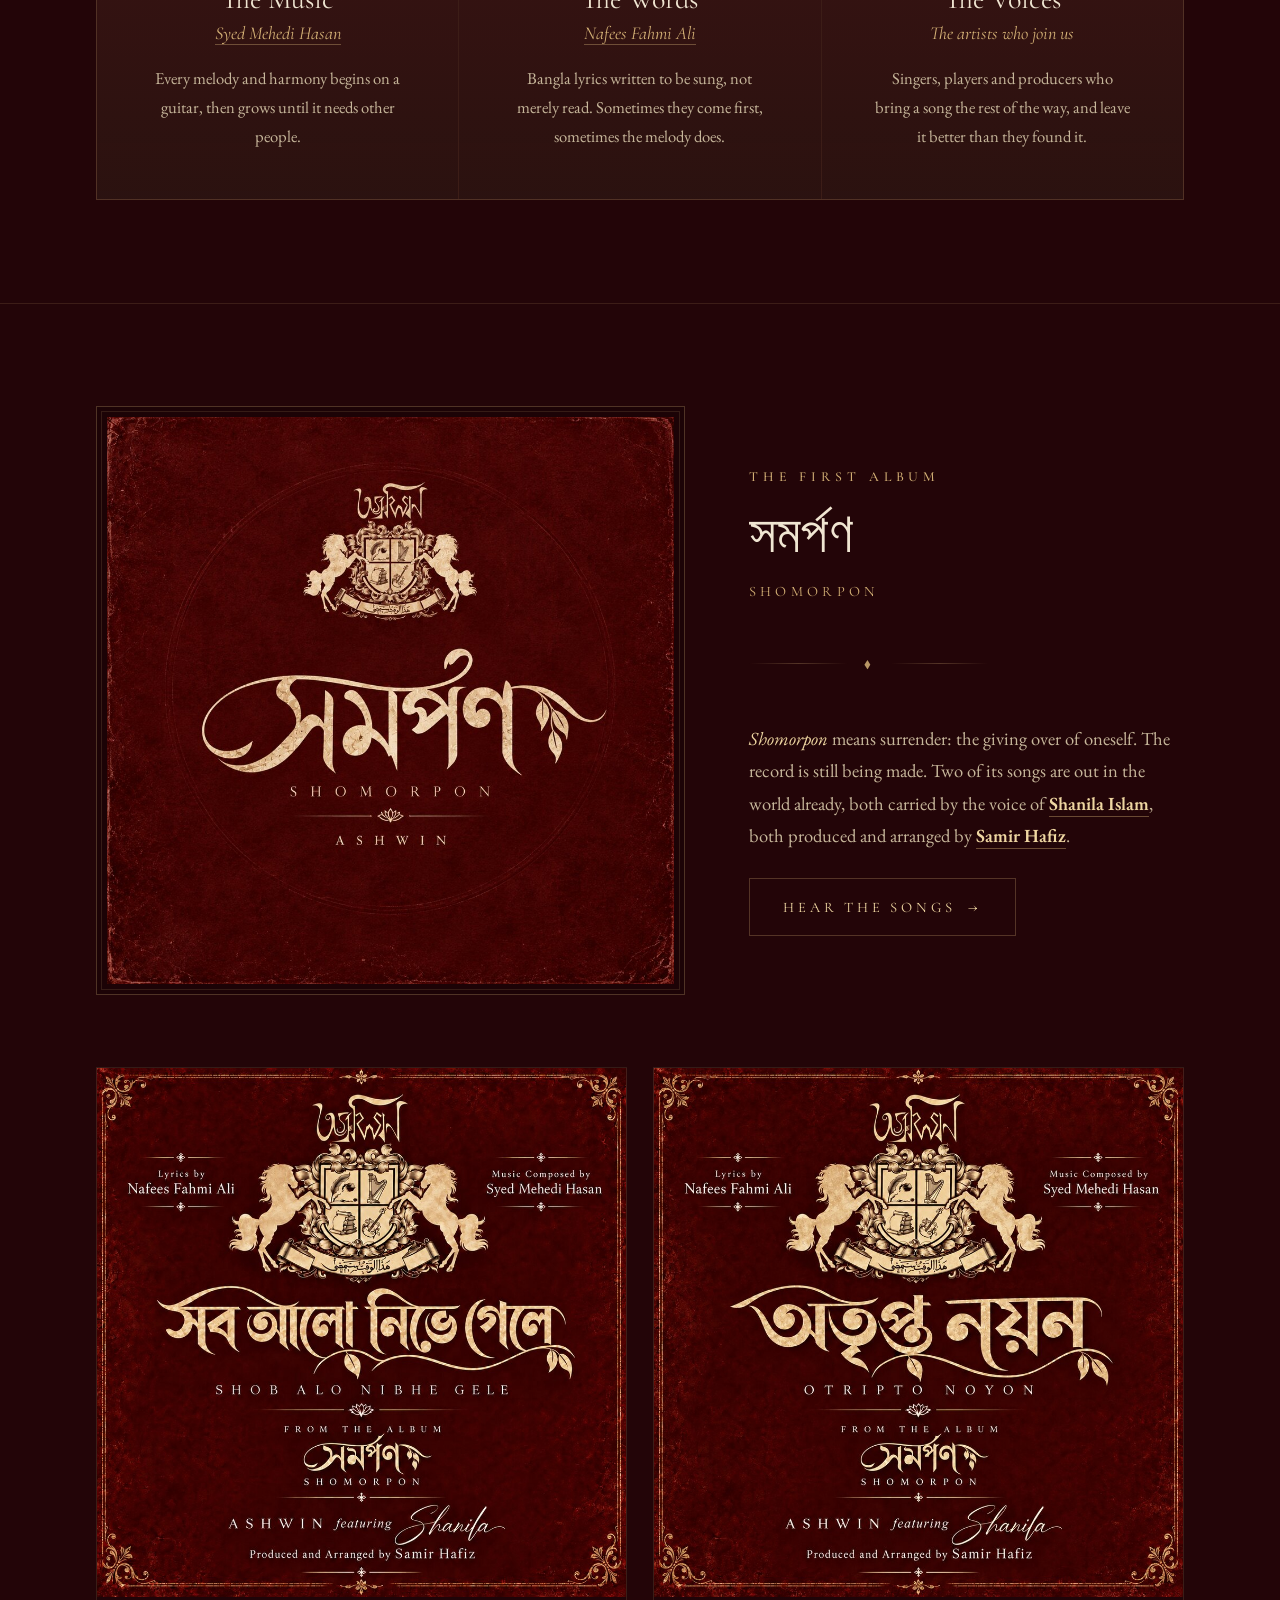
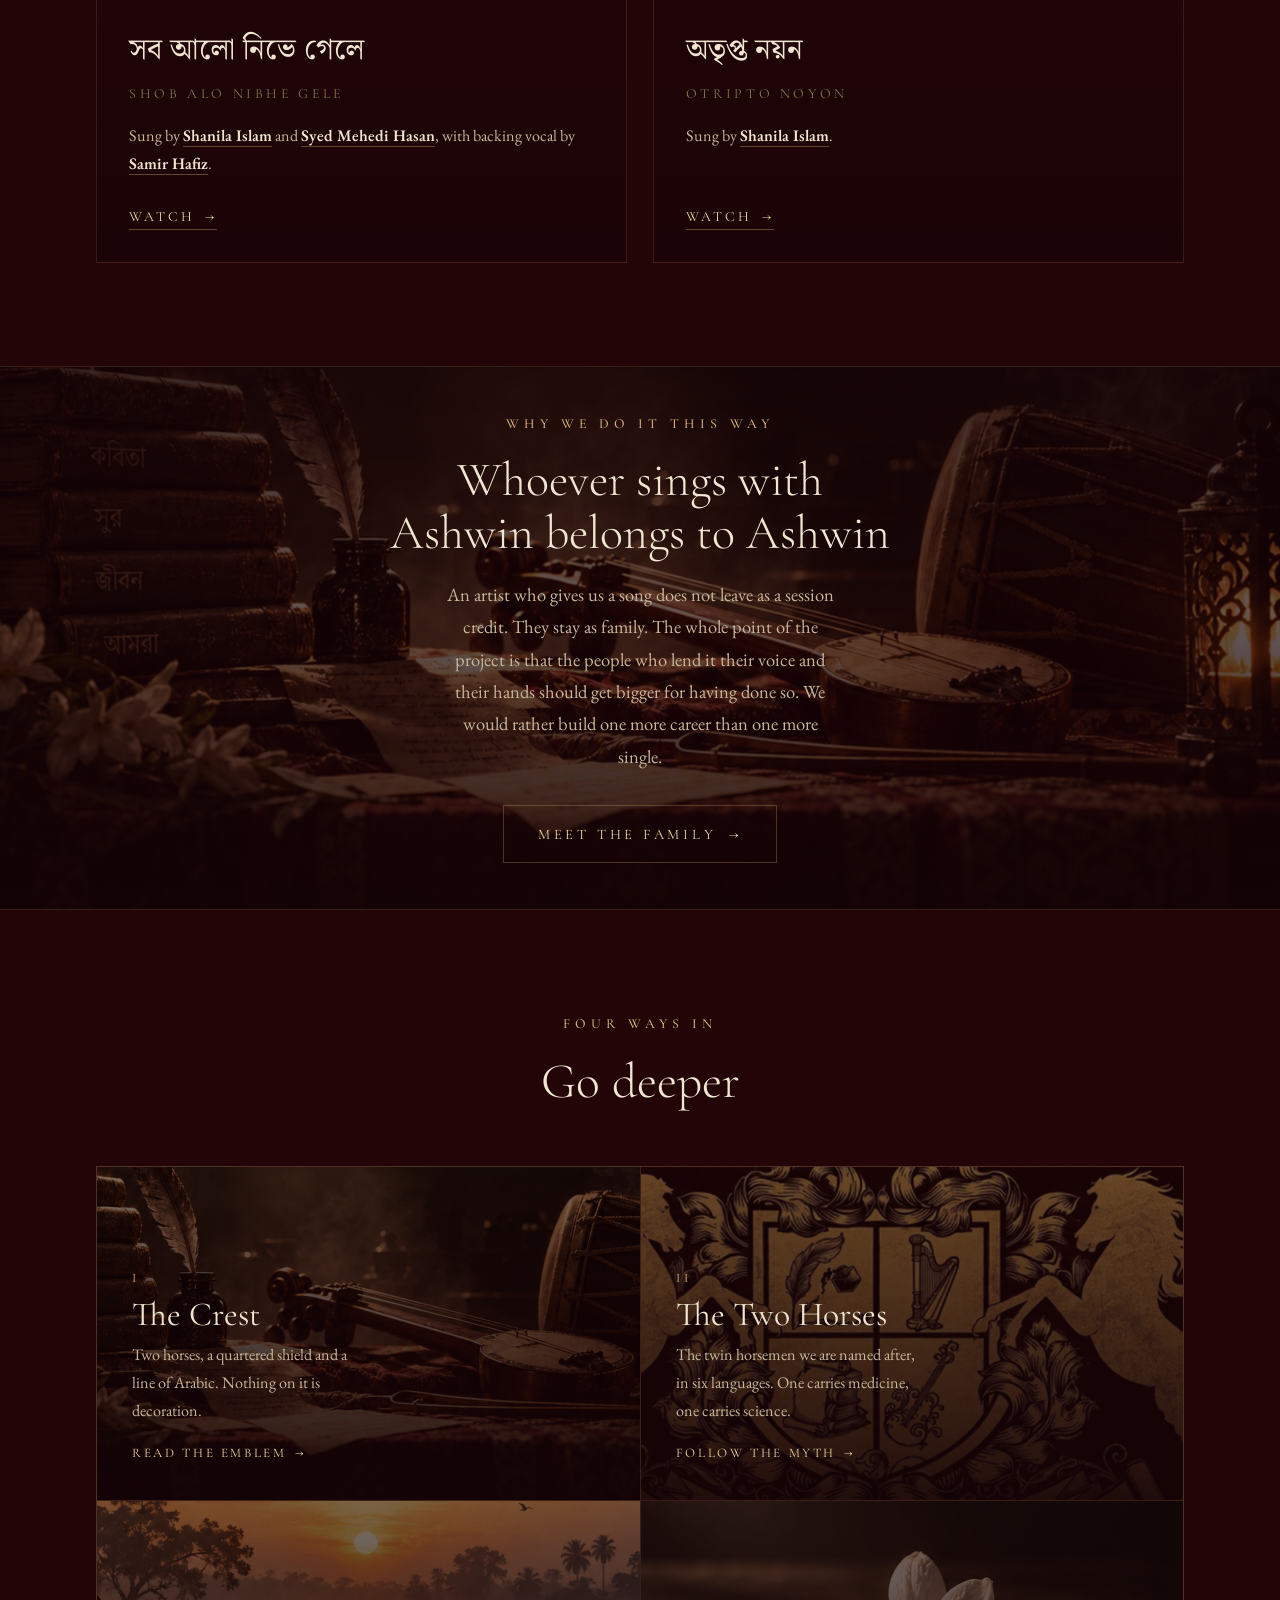
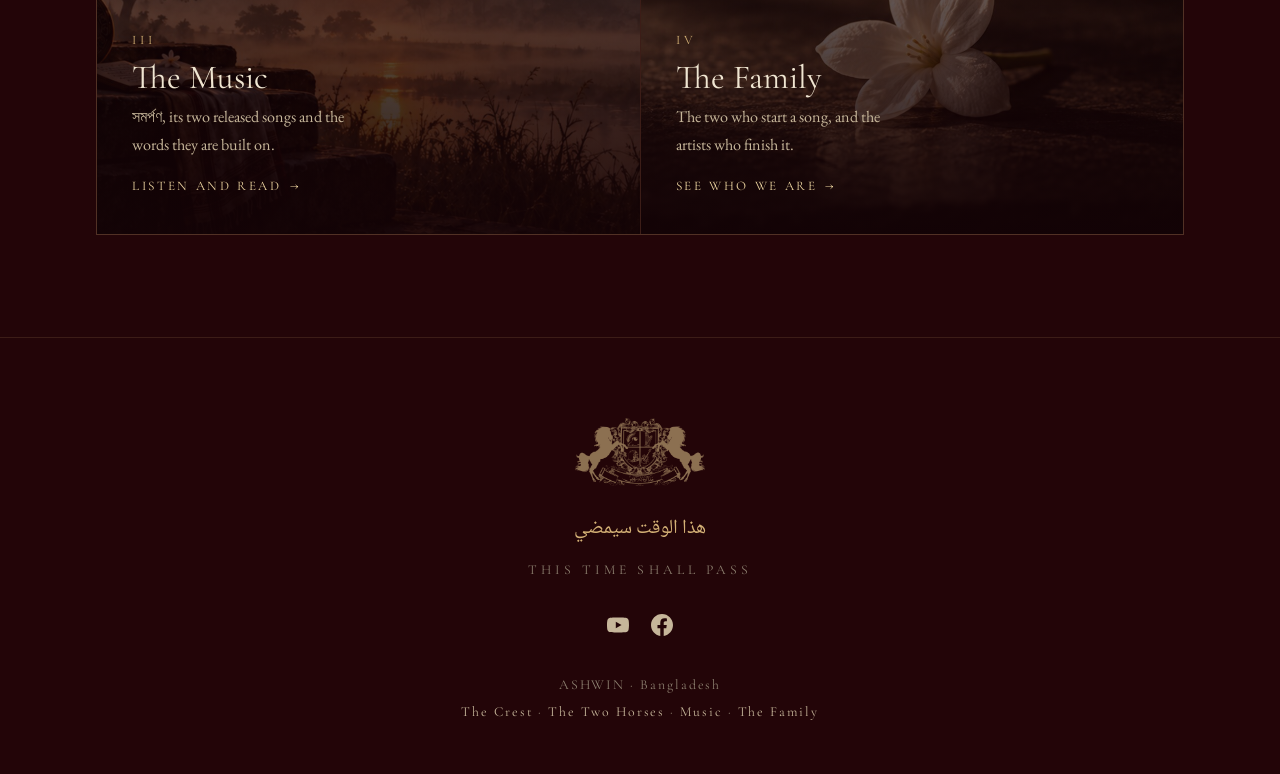
==== commit a74658a3: "Dropdown navigation: every section reachable from every page Each nav item now carries that page's s" ====
--- a/index.html
+++ b/index.html
@@ -24,20 +24,132 @@
       <img src="assets/img/wordmark-gold.png" alt="Ashwin" width="703" height="282">
     </a>
     <nav class="nav">
-      <a href="crest.html">The Crest</a>
-      <a href="twins.html">The Two Horses</a>
-      <a href="music.html">Music</a>
-      <a href="family.html">The Family</a>
+      <div class="nd">
+        <a href="index.html">Home</a>
+        <div class="nd__m">
+          <a href="index.html#whole"><span class="k"></span>The whole of it</a>
+          <a href="index.html#album"><span class="k"></span>The first album</a>
+          <a href="index.html#why"><span class="k"></span>Why we do it this way</a>
+          <a href="index.html#ways"><span class="k"></span>Four ways in</a>
+        </div>
+      </div>
+      <div class="nd">
+        <a href="crest.html">The Crest</a>
+        <div class="nd__m">
+          <a href="crest.html#name"><span class="k">I</span>The name</a>
+          <a href="crest.html#horses"><span class="k">II</span>The two horses</a>
+          <a href="crest.html#shield"><span class="k">III</span>The shield</a>
+          <a href="crest.html#motto"><span class="k">IV</span>The motto</a>
+          <a href="crest.html#mark"><span class="k"></span>The mark itself</a>
+        </div>
+      </div>
+      <div class="nd">
+        <a href="twins.html">The Two Horses</a>
+        <div class="nd__m">
+          <a href="twins.html#pattern"><span class="k">I</span>One story, many languages</a>
+          <a href="twins.html#cousins"><span class="k">II</span>The same two, in six places</a>
+          <a href="twins.html#treaty"><span class="k">III</span>The first written trace</a>
+          <a href="twins.html#yoke"><span class="k">IV</span>What each horse carries</a>
+          <a href="twins.html#lights"><span class="k">V</span>The twins, as observed</a>
+          <a href="twins.html#pair"><span class="k">VI</span>Why it has to be two</a>
+          <a href="twins.html#living"><span class="k">VII</span>Still in use</a>
+        </div>
+      </div>
+      <div class="nd">
+        <a href="music.html">Music</a>
+        <div class="nd__m">
+          <a href="music.html#record"><span class="k"></span>About the record</a>
+          <a href="music.html#outnow"><span class="k"></span>Out now</a>
+          <a href="music.html#coming"><span class="k"></span>Still coming</a>
+        </div>
+      </div>
+      <div class="nd">
+        <a href="family.html">The Family</a>
+        <div class="nd__m">
+          <a href="family.html#horses"><span class="k"></span>The two horses</a>
+          <a href="family.html#syed"><span class="k"></span>Syed Mehedi Hasan</a>
+          <a href="family.html#nafees"><span class="k"></span>Nafees Fahmi Ali</a>
+          <a href="family.html#voices"><span class="k"></span>The voices and the hands</a>
+          <a href="family.html#shanila"><span class="k"></span>Shanila Islam</a>
+          <a href="family.html#samir"><span class="k"></span>Samir Hafiz</a>
+          <a href="family.html#door"><span class="k"></span>An open door</a>
+        </div>
+      </div>
       <a href="https://www.youtube.com/@ashwinbangladesh660">Listen</a>
     </nav>
+    <button class="menubtn" id="menuBtn" type="button" aria-expanded="false" aria-controls="mnav">Menu <b aria-hidden="true">&#9662;</b></button>
   </div>
 </header>
-<nav class="mnav">
-  <a href="crest.html">The Crest</a>
-  <a href="twins.html">The Two Horses</a>
-  <a href="music.html">Music</a>
-  <a href="family.html">The Family</a>
-  <a href="https://www.youtube.com/@ashwinbangladesh660">Listen</a>
+<nav class="mnav" id="mnav">
+  <div class="mn">
+    <div class="mn__row">
+      <a href="index.html">Home</a>
+      <button class="mn__c" type="button" aria-expanded="false" aria-controls="mm-home" aria-label="Sections of Home">&#9662;</button>
+    </div>
+    <div class="mn__m" id="mm-home">
+      <a href="index.html#whole"><span class="k"></span>The whole of it</a>
+      <a href="index.html#album"><span class="k"></span>The first album</a>
+      <a href="index.html#why"><span class="k"></span>Why we do it this way</a>
+      <a href="index.html#ways"><span class="k"></span>Four ways in</a>
+    </div>
+  </div>
+  <div class="mn">
+    <div class="mn__row">
+      <a href="crest.html">The Crest</a>
+      <button class="mn__c" type="button" aria-expanded="false" aria-controls="mm-thecrest" aria-label="Sections of The Crest">&#9662;</button>
+    </div>
+    <div class="mn__m" id="mm-thecrest">
+      <a href="crest.html#name"><span class="k">I</span>The name</a>
+      <a href="crest.html#horses"><span class="k">II</span>The two horses</a>
+      <a href="crest.html#shield"><span class="k">III</span>The shield</a>
+      <a href="crest.html#motto"><span class="k">IV</span>The motto</a>
+      <a href="crest.html#mark"><span class="k"></span>The mark itself</a>
+    </div>
+  </div>
+  <div class="mn">
+    <div class="mn__row">
+      <a href="twins.html">The Two Horses</a>
+      <button class="mn__c" type="button" aria-expanded="false" aria-controls="mm-thetwohorses" aria-label="Sections of The Two Horses">&#9662;</button>
+    </div>
+    <div class="mn__m" id="mm-thetwohorses">
+      <a href="twins.html#pattern"><span class="k">I</span>One story, many languages</a>
+      <a href="twins.html#cousins"><span class="k">II</span>The same two, in six places</a>
+      <a href="twins.html#treaty"><span class="k">III</span>The first written trace</a>
+      <a href="twins.html#yoke"><span class="k">IV</span>What each horse carries</a>
+      <a href="twins.html#lights"><span class="k">V</span>The twins, as observed</a>
+      <a href="twins.html#pair"><span class="k">VI</span>Why it has to be two</a>
+      <a href="twins.html#living"><span class="k">VII</span>Still in use</a>
+    </div>
+  </div>
+  <div class="mn">
+    <div class="mn__row">
+      <a href="music.html">Music</a>
+      <button class="mn__c" type="button" aria-expanded="false" aria-controls="mm-music" aria-label="Sections of Music">&#9662;</button>
+    </div>
+    <div class="mn__m" id="mm-music">
+      <a href="music.html#record"><span class="k"></span>About the record</a>
+      <a href="music.html#outnow"><span class="k"></span>Out now</a>
+      <a href="music.html#coming"><span class="k"></span>Still coming</a>
+    </div>
+  </div>
+  <div class="mn">
+    <div class="mn__row">
+      <a href="family.html">The Family</a>
+      <button class="mn__c" type="button" aria-expanded="false" aria-controls="mm-thefamily" aria-label="Sections of The Family">&#9662;</button>
+    </div>
+    <div class="mn__m" id="mm-thefamily">
+      <a href="family.html#horses"><span class="k"></span>The two horses</a>
+      <a href="family.html#syed"><span class="k"></span>Syed Mehedi Hasan</a>
+      <a href="family.html#nafees"><span class="k"></span>Nafees Fahmi Ali</a>
+      <a href="family.html#voices"><span class="k"></span>The voices and the hands</a>
+      <a href="family.html#shanila"><span class="k"></span>Shanila Islam</a>
+      <a href="family.html#samir"><span class="k"></span>Samir Hafiz</a>
+      <a href="family.html#door"><span class="k"></span>An open door</a>
+    </div>
+  </div>
+  <div class="mn"><div class="mn__row">
+    <a href="https://www.youtube.com/@ashwinbangladesh660">Listen</a>
+  </div></div>
 </nav>
 
 <main>
@@ -62,7 +174,7 @@
   </section>
 
   <!-- ░░ THE SIMPLE PART ░░ -->
-  <section class="sec-top">
+  <section id="whole" class="sec-top">
     <div class="wrap">
       <div class="sechead reveal">
         <span class="eyebrow">The whole of it</span>
@@ -109,7 +221,7 @@
   </section>
 
   <!-- ░░ ALBUM ░░ -->
-  <section class="sec-top">
+  <section id="album" class="sec-top">
     <div class="wrap">
       <div class="split split--wide-left">
         <div class="plate reveal">
@@ -163,7 +275,7 @@
   </section>
 
   <!-- ░░ FAMILY BAND ░░ -->
-  <section class="band" style="padding-top:0;padding-bottom:0">
+  <section id="why" class="band" style="padding-top:0;padding-bottom:0">
     <div class="band__bg" style="background-image:url('assets/img/band-candle.jpg')"></div>
     <div class="band__in reveal">
       <span class="eyebrow">Why we do it this way</span>
@@ -181,7 +293,7 @@
   </section>
 
   <!-- ░░ DOORS ░░ -->
-  <section>
+  <section id="ways">
     <div class="wrap">
       <div class="sechead reveal">
         <span class="eyebrow">Four ways in</span>
--- a/assets/site.css
+++ b/assets/site.css
@@ -698,3 +698,135 @@
   .nav { gap: 1.05rem; }
   .nav a { font-size: .78rem; letter-spacing: .12em; }
 }
+
+/* ============================================================
+   dropdown navigation
+   Desktop: a panel of that page's sections opens on hover and on
+   keyboard focus. Mobile: the flat strip becomes one button and a
+   panel whose rows expand to the same lists.
+   ============================================================ */
+
+/* every jump target has to clear the sticky bar, or the heading you
+   clicked lands underneath it */
+section[id], article[id] { scroll-margin-top: 5.6rem; }
+
+.nd { position: relative; }
+.nd > a::after { content: "\2009\25BE"; font-size: .78em; opacity: .55; }
+/* an invisible bridge: without it the cursor crosses the gap between
+   the link and the panel, hover drops, and the panel shuts mid-reach */
+.nd::after {
+  content: ""; position: absolute; left: -.7rem; right: -.7rem;
+  top: 100%; height: 1.1rem;
+}
+.nd__m {
+  position: absolute; z-index: 60;
+  top: calc(100% + .9rem); left: 50%;
+  transform: translateX(-50%) translateY(-.35rem);
+  min-width: 15rem; max-width: min(23rem, 84vw);
+  padding: .45rem 0; text-align: left;
+  background: color-mix(in srgb, var(--void) 93%, var(--crimson-hot));
+  border: 1px solid var(--hair);
+  box-shadow: 0 1.4rem 3rem rgba(0, 0, 0, .62);
+  opacity: 0; visibility: hidden; pointer-events: none;
+  transition: opacity .2s ease, transform .2s ease, visibility .2s;
+}
+.nd__m::before {
+  content: ""; position: absolute; left: 0; right: 0; top: 0; height: 1px;
+  background: linear-gradient(90deg, transparent, var(--gold), transparent);
+  opacity: .5;
+}
+.nd__m a {
+  display: flex; gap: .55rem; align-items: baseline;
+  padding: .46rem 1.1rem;
+  font-family: var(--body); font-size: .95rem; line-height: 1.4;
+  letter-spacing: 0; text-transform: none;
+  color: var(--parch-soft);
+  border: 0; border-left: 2px solid transparent;
+  transition: color .16s, background .16s, border-color .16s;
+}
+.nd__m a::after { content: none; }
+.nd__m a:hover, .nd__m a:focus-visible {
+  color: var(--gold-up);
+  background: color-mix(in srgb, var(--crimson-up) 52%, transparent);
+  border-left-color: var(--gold);
+}
+.nd__m .k:empty, .mn__m .k:empty { flex-basis: 0; }
+.nd__m .k {
+  flex: 0 0 1.45rem;
+  font-family: var(--display); font-size: .74rem; letter-spacing: .12em;
+  color: var(--gold-dim);
+}
+.nd.is-open > .nd__m, .nd:focus-within > .nd__m {
+  opacity: 1; visibility: visible; pointer-events: auto;
+  transform: translateX(-50%) translateY(0);
+}
+@media (hover: hover) and (min-width: 760px) {
+  .nd:hover > .nd__m {
+    opacity: 1; visibility: visible; pointer-events: auto;
+    transform: translateX(-50%) translateY(0);
+  }
+}
+/* body has overflow-x:hidden, so a panel that runs past the window is
+   clipped rather than scrollable; site.js pins the outer ones instead */
+.nd__m.is-left  { left: 0; right: auto; transform: translateX(0) translateY(-.35rem); }
+.nd__m.is-right { left: auto; right: 0; transform: translateX(0) translateY(-.35rem); }
+.nd.is-open > .nd__m.is-left,  .nd:focus-within > .nd__m.is-left,
+.nd.is-open > .nd__m.is-right, .nd:focus-within > .nd__m.is-right { transform: translateX(0) translateY(0); }
+@media (hover: hover) and (min-width: 760px) {
+  .nd:hover > .nd__m.is-left, .nd:hover > .nd__m.is-right { transform: translateX(0) translateY(0); }
+}
+
+/* ---------- the mobile panel ---------- */
+.menubtn {
+  display: inline-flex; align-items: center; gap: .5rem;
+  padding: .48rem .8rem; cursor: pointer;
+  background: transparent; border: 1px solid var(--hair); border-radius: 2px;
+  color: var(--parch-soft);
+  font-family: var(--display); font-size: .8rem;
+  letter-spacing: .2em; text-transform: uppercase;
+}
+.menubtn:hover { color: var(--gold-up); border-color: var(--gold); }
+.menubtn b { font-weight: 400; display: inline-block; transition: transform .22s; }
+.menubtn[aria-expanded="true"] { color: var(--gold-up); border-color: var(--gold); }
+.menubtn[aria-expanded="true"] b { transform: rotate(180deg); }
+@media (min-width: 760px) { .menubtn { display: none; } }
+
+.mnav {
+  display: none; flex-direction: column; gap: 0; flex-wrap: nowrap;
+  padding: .2rem var(--edge) .9rem; justify-content: flex-start;
+  border-bottom: 1px solid var(--hair2);
+  background: color-mix(in srgb, var(--void) 90%, var(--crimson));
+}
+.mnav.is-open { display: flex; }
+@media (min-width: 760px) { .mnav, .mnav.is-open { display: none; } }
+.mn { border-bottom: 1px solid var(--hair2); }
+.mn:last-child { border-bottom: 0; }
+.mn__row { display: flex; align-items: center; gap: .4rem; }
+.mn__row > a {
+  flex: 1 1 auto; padding: .8rem 0;
+  font-family: var(--display); font-size: .9rem;
+  letter-spacing: .2em; text-transform: uppercase; color: var(--parch-soft);
+}
+.mn__row > a.is-on { color: var(--gold-up); }
+.mn__c {
+  flex: 0 0 auto; width: 2.75rem; height: 2.75rem;
+  background: transparent; border: 0; cursor: pointer;
+  color: var(--gold-dim); font-size: .95rem; line-height: 1;
+  transition: transform .22s, color .22s;
+}
+.mn__c[aria-expanded="true"] { color: var(--gold-up); transform: rotate(180deg); }
+.mn__m { display: none; padding: 0 0 .65rem; }
+.mn__m.is-open { display: block; }
+.mn__m a {
+  display: flex; gap: .5rem; align-items: baseline;
+  padding: .42rem 0 .42rem .85rem;
+  font-family: var(--body); font-size: 1rem; line-height: 1.45;
+  letter-spacing: 0; text-transform: none;
+  color: var(--parch-soft); border-left: 2px solid var(--hair2);
+}
+.mn__m a:hover { color: var(--gold-up); border-left-color: var(--gold); }
+.mn__m .k {
+  flex: 0 0 1.4rem;
+  font-family: var(--display); font-size: .72rem; letter-spacing: .12em;
+  color: var(--gold-dim);
+}
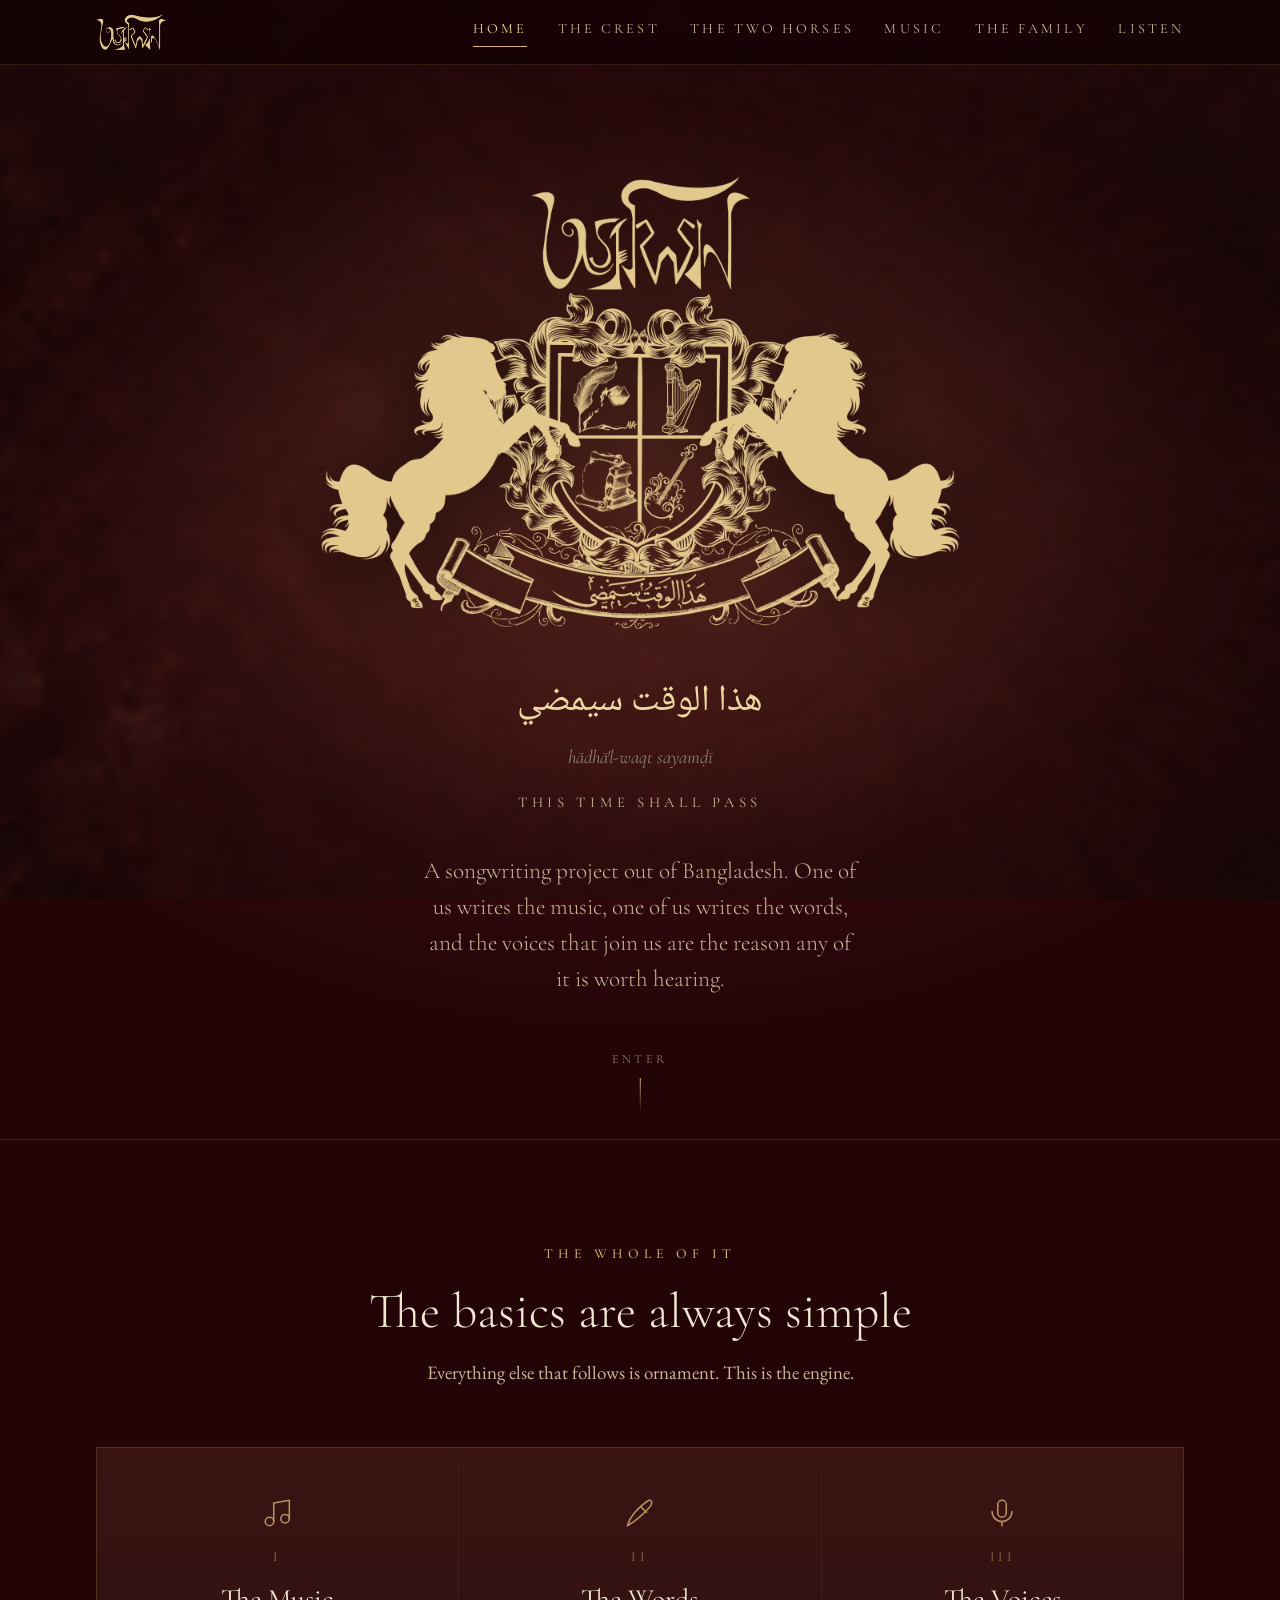
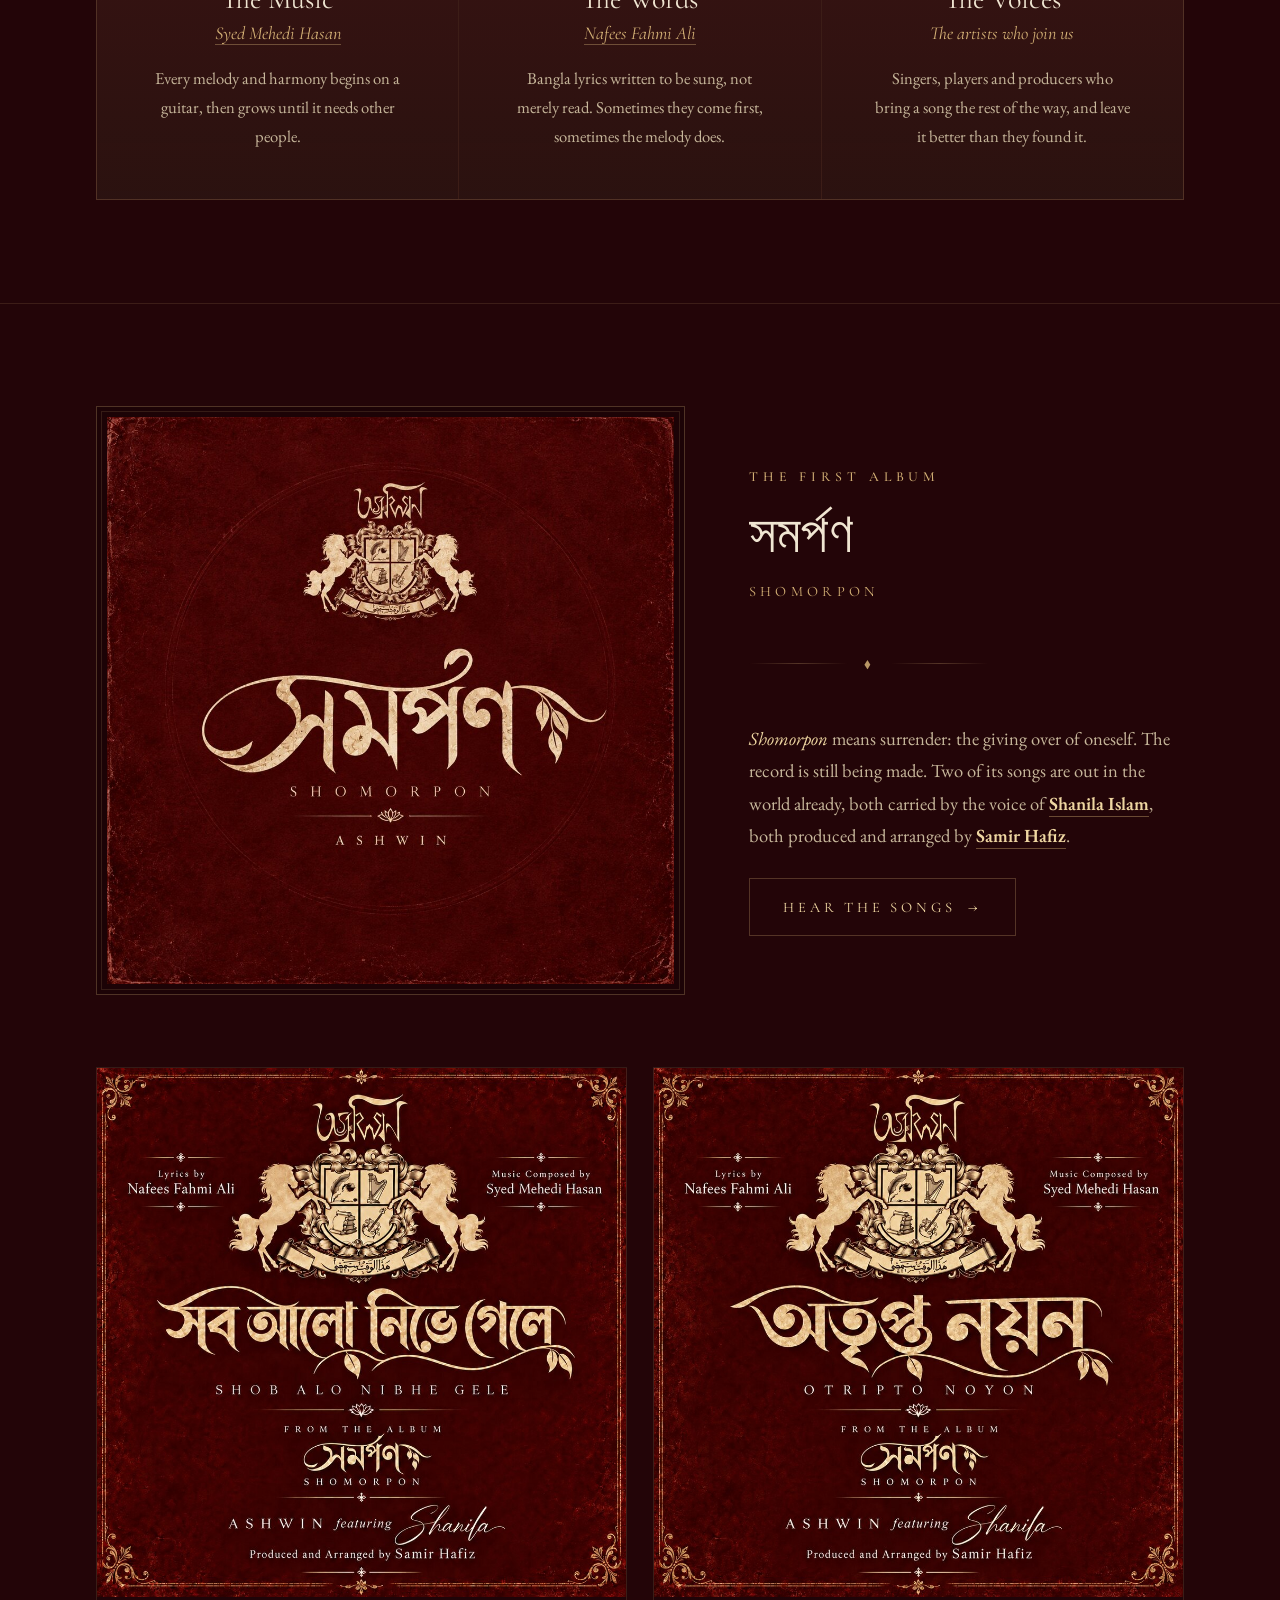
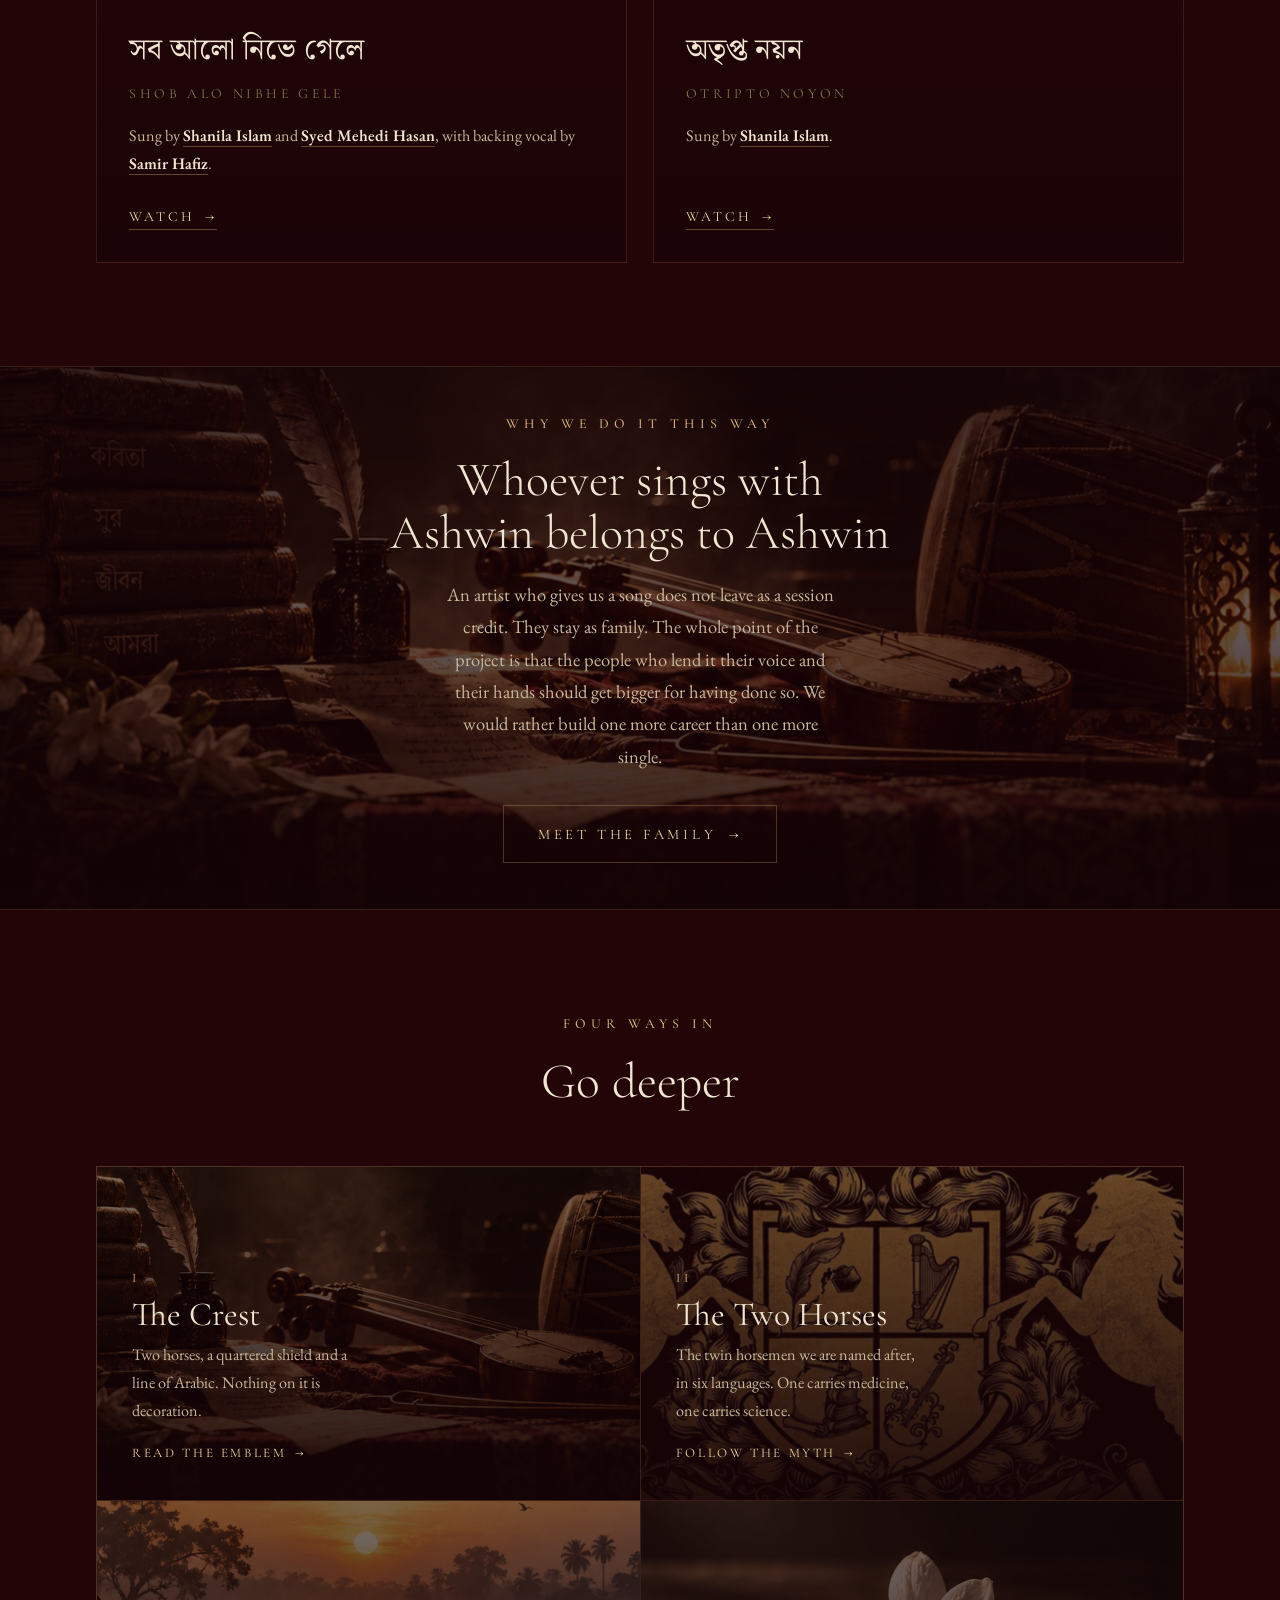
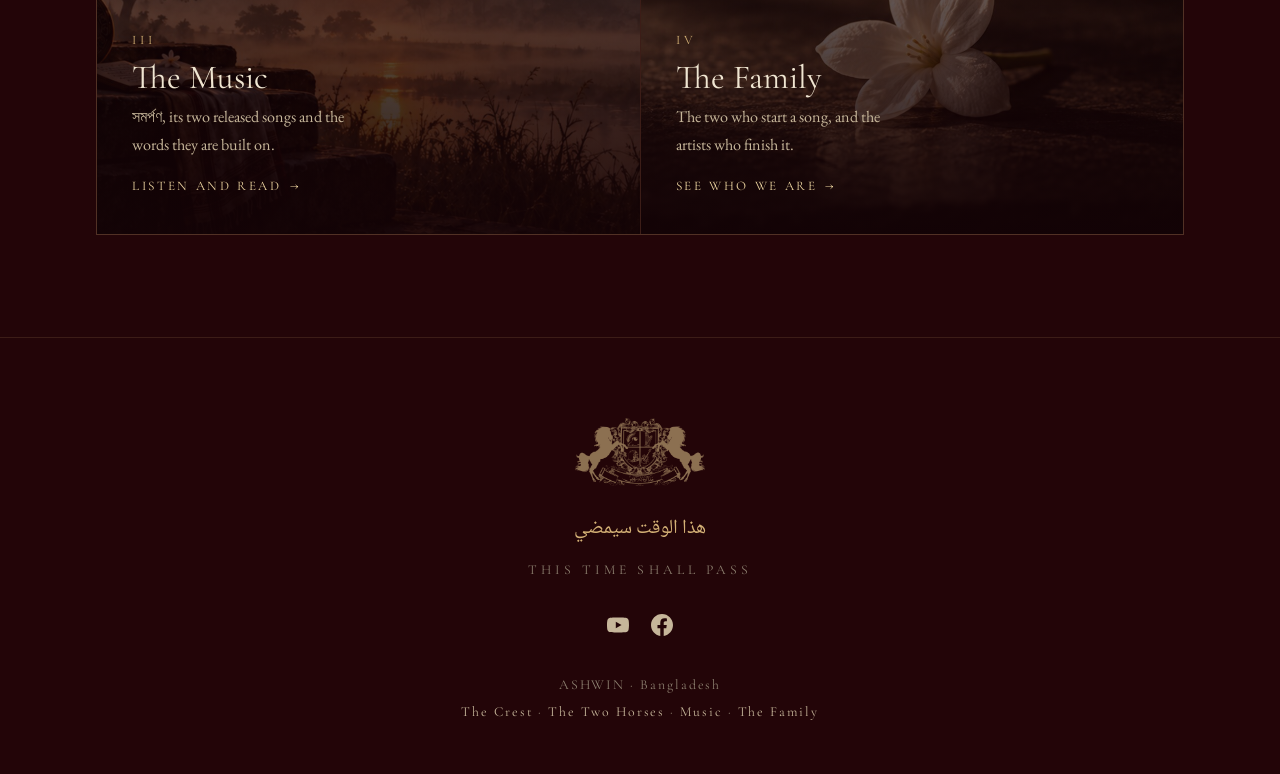
==== commit d5a812c3: "Replace the dropdown panels with one hamburger menu on phones The per-item panels listing every sub-" ====
--- a/index.html
+++ b/index.html
@@ -24,132 +24,24 @@
       <img src="assets/img/wordmark-gold.png" alt="Ashwin" width="703" height="282">
     </a>
     <nav class="nav">
-      <div class="nd">
-        <a href="index.html">Home</a>
-        <div class="nd__m">
-          <a href="index.html#whole"><span class="k"></span>The whole of it</a>
-          <a href="index.html#album"><span class="k"></span>The first album</a>
-          <a href="index.html#why"><span class="k"></span>Why we do it this way</a>
-          <a href="index.html#ways"><span class="k"></span>Four ways in</a>
-        </div>
-      </div>
-      <div class="nd">
-        <a href="crest.html">The Crest</a>
-        <div class="nd__m">
-          <a href="crest.html#name"><span class="k">I</span>The name</a>
-          <a href="crest.html#horses"><span class="k">II</span>The two horses</a>
-          <a href="crest.html#shield"><span class="k">III</span>The shield</a>
-          <a href="crest.html#motto"><span class="k">IV</span>The motto</a>
-          <a href="crest.html#mark"><span class="k"></span>The mark itself</a>
-        </div>
-      </div>
-      <div class="nd">
-        <a href="twins.html">The Two Horses</a>
-        <div class="nd__m">
-          <a href="twins.html#pattern"><span class="k">I</span>One story, many languages</a>
-          <a href="twins.html#cousins"><span class="k">II</span>The same two, in six places</a>
-          <a href="twins.html#treaty"><span class="k">III</span>The first written trace</a>
-          <a href="twins.html#yoke"><span class="k">IV</span>What each horse carries</a>
-          <a href="twins.html#lights"><span class="k">V</span>The twins, as observed</a>
-          <a href="twins.html#pair"><span class="k">VI</span>Why it has to be two</a>
-          <a href="twins.html#living"><span class="k">VII</span>Still in use</a>
-        </div>
-      </div>
-      <div class="nd">
-        <a href="music.html">Music</a>
-        <div class="nd__m">
-          <a href="music.html#record"><span class="k"></span>About the record</a>
-          <a href="music.html#outnow"><span class="k"></span>Out now</a>
-          <a href="music.html#coming"><span class="k"></span>Still coming</a>
-        </div>
-      </div>
-      <div class="nd">
-        <a href="family.html">The Family</a>
-        <div class="nd__m">
-          <a href="family.html#horses"><span class="k"></span>The two horses</a>
-          <a href="family.html#syed"><span class="k"></span>Syed Mehedi Hasan</a>
-          <a href="family.html#nafees"><span class="k"></span>Nafees Fahmi Ali</a>
-          <a href="family.html#voices"><span class="k"></span>The voices and the hands</a>
-          <a href="family.html#shanila"><span class="k"></span>Shanila Islam</a>
-          <a href="family.html#samir"><span class="k"></span>Samir Hafiz</a>
-          <a href="family.html#door"><span class="k"></span>An open door</a>
-        </div>
-      </div>
+      <a href="index.html">Home</a>
+      <a href="crest.html">The Crest</a>
+      <a href="twins.html">The Two Horses</a>
+      <a href="music.html">Music</a>
+      <a href="family.html">The Family</a>
       <a href="https://www.youtube.com/@ashwinbangladesh660">Listen</a>
     </nav>
-    <button class="menubtn" id="menuBtn" type="button" aria-expanded="false" aria-controls="mnav">Menu <b aria-hidden="true">&#9662;</b></button>
+    <button class="menubtn" id="menuBtn" type="button" aria-expanded="false"
+            aria-controls="mnav" aria-label="Menu"><span class="menubtn__b" aria-hidden="true"></span></button>
   </div>
 </header>
 <nav class="mnav" id="mnav">
-  <div class="mn">
-    <div class="mn__row">
-      <a href="index.html">Home</a>
-      <button class="mn__c" type="button" aria-expanded="false" aria-controls="mm-home" aria-label="Sections of Home">&#9662;</button>
-    </div>
-    <div class="mn__m" id="mm-home">
-      <a href="index.html#whole"><span class="k"></span>The whole of it</a>
-      <a href="index.html#album"><span class="k"></span>The first album</a>
-      <a href="index.html#why"><span class="k"></span>Why we do it this way</a>
-      <a href="index.html#ways"><span class="k"></span>Four ways in</a>
-    </div>
-  </div>
-  <div class="mn">
-    <div class="mn__row">
-      <a href="crest.html">The Crest</a>
-      <button class="mn__c" type="button" aria-expanded="false" aria-controls="mm-thecrest" aria-label="Sections of The Crest">&#9662;</button>
-    </div>
-    <div class="mn__m" id="mm-thecrest">
-      <a href="crest.html#name"><span class="k">I</span>The name</a>
-      <a href="crest.html#horses"><span class="k">II</span>The two horses</a>
-      <a href="crest.html#shield"><span class="k">III</span>The shield</a>
-      <a href="crest.html#motto"><span class="k">IV</span>The motto</a>
-      <a href="crest.html#mark"><span class="k"></span>The mark itself</a>
-    </div>
-  </div>
-  <div class="mn">
-    <div class="mn__row">
-      <a href="twins.html">The Two Horses</a>
-      <button class="mn__c" type="button" aria-expanded="false" aria-controls="mm-thetwohorses" aria-label="Sections of The Two Horses">&#9662;</button>
-    </div>
-    <div class="mn__m" id="mm-thetwohorses">
-      <a href="twins.html#pattern"><span class="k">I</span>One story, many languages</a>
-      <a href="twins.html#cousins"><span class="k">II</span>The same two, in six places</a>
-      <a href="twins.html#treaty"><span class="k">III</span>The first written trace</a>
-      <a href="twins.html#yoke"><span class="k">IV</span>What each horse carries</a>
-      <a href="twins.html#lights"><span class="k">V</span>The twins, as observed</a>
-      <a href="twins.html#pair"><span class="k">VI</span>Why it has to be two</a>
-      <a href="twins.html#living"><span class="k">VII</span>Still in use</a>
-    </div>
-  </div>
-  <div class="mn">
-    <div class="mn__row">
-      <a href="music.html">Music</a>
-      <button class="mn__c" type="button" aria-expanded="false" aria-controls="mm-music" aria-label="Sections of Music">&#9662;</button>
-    </div>
-    <div class="mn__m" id="mm-music">
-      <a href="music.html#record"><span class="k"></span>About the record</a>
-      <a href="music.html#outnow"><span class="k"></span>Out now</a>
-      <a href="music.html#coming"><span class="k"></span>Still coming</a>
-    </div>
-  </div>
-  <div class="mn">
-    <div class="mn__row">
-      <a href="family.html">The Family</a>
-      <button class="mn__c" type="button" aria-expanded="false" aria-controls="mm-thefamily" aria-label="Sections of The Family">&#9662;</button>
-    </div>
-    <div class="mn__m" id="mm-thefamily">
-      <a href="family.html#horses"><span class="k"></span>The two horses</a>
-      <a href="family.html#syed"><span class="k"></span>Syed Mehedi Hasan</a>
-      <a href="family.html#nafees"><span class="k"></span>Nafees Fahmi Ali</a>
-      <a href="family.html#voices"><span class="k"></span>The voices and the hands</a>
-      <a href="family.html#shanila"><span class="k"></span>Shanila Islam</a>
-      <a href="family.html#samir"><span class="k"></span>Samir Hafiz</a>
-      <a href="family.html#door"><span class="k"></span>An open door</a>
-    </div>
-  </div>
-  <div class="mn"><div class="mn__row">
-    <a href="https://www.youtube.com/@ashwinbangladesh660">Listen</a>
-  </div></div>
+  <a href="index.html">Home</a>
+  <a href="crest.html">The Crest</a>
+  <a href="twins.html">The Two Horses</a>
+  <a href="music.html">Music</a>
+  <a href="family.html">The Family</a>
+  <a href="https://www.youtube.com/@ashwinbangladesh660">Listen</a>
 </nav>
 
 <main>
--- a/assets/site.css
+++ b/assets/site.css
@@ -700,133 +700,57 @@
 }
 
 /* ============================================================
-   dropdown navigation
-   Desktop: a panel of that page's sections opens on hover and on
-   keyboard focus. Mobile: the flat strip becomes one button and a
-   panel whose rows expand to the same lists.
+   the phone menu
+   Above 760px the nav is the plain row of links it always was. Below it
+   the links do not fit, so they live behind one button.
    ============================================================ */
 
-/* every jump target has to clear the sticky bar, or the heading you
-   clicked lands underneath it */
+/* a jump target has to clear the sticky bar, or the heading you asked for
+   lands underneath it */
 section[id], article[id] { scroll-margin-top: 5.6rem; }
 
-.nd { position: relative; }
-.nd > a::after { content: "\2009\25BE"; font-size: .78em; opacity: .55; }
-/* an invisible bridge: without it the cursor crosses the gap between
-   the link and the panel, hover drops, and the panel shuts mid-reach */
-.nd::after {
-  content: ""; position: absolute; left: -.7rem; right: -.7rem;
-  top: 100%; height: 1.1rem;
-}
-.nd__m {
-  position: absolute; z-index: 60;
-  top: calc(100% + .9rem); left: 50%;
-  transform: translateX(-50%) translateY(-.35rem);
-  min-width: 15rem; max-width: min(23rem, 84vw);
-  padding: .45rem 0; text-align: left;
-  background: color-mix(in srgb, var(--void) 93%, var(--crimson-hot));
-  border: 1px solid var(--hair);
-  box-shadow: 0 1.4rem 3rem rgba(0, 0, 0, .62);
-  opacity: 0; visibility: hidden; pointer-events: none;
-  transition: opacity .2s ease, transform .2s ease, visibility .2s;
-}
-.nd__m::before {
-  content: ""; position: absolute; left: 0; right: 0; top: 0; height: 1px;
-  background: linear-gradient(90deg, transparent, var(--gold), transparent);
-  opacity: .5;
-}
-.nd__m a {
-  display: flex; gap: .55rem; align-items: baseline;
-  padding: .46rem 1.1rem;
-  font-family: var(--body); font-size: .95rem; line-height: 1.4;
-  letter-spacing: 0; text-transform: none;
-  color: var(--parch-soft);
-  border: 0; border-left: 2px solid transparent;
-  transition: color .16s, background .16s, border-color .16s;
-}
-.nd__m a::after { content: none; }
-.nd__m a:hover, .nd__m a:focus-visible {
-  color: var(--gold-up);
-  background: color-mix(in srgb, var(--crimson-up) 52%, transparent);
-  border-left-color: var(--gold);
-}
-.nd__m .k:empty, .mn__m .k:empty { flex-basis: 0; }
-.nd__m .k {
-  flex: 0 0 1.45rem;
-  font-family: var(--display); font-size: .74rem; letter-spacing: .12em;
-  color: var(--gold-dim);
-}
-.nd.is-open > .nd__m, .nd:focus-within > .nd__m {
-  opacity: 1; visibility: visible; pointer-events: auto;
-  transform: translateX(-50%) translateY(0);
-}
-@media (hover: hover) and (min-width: 760px) {
-  .nd:hover > .nd__m {
-    opacity: 1; visibility: visible; pointer-events: auto;
-    transform: translateX(-50%) translateY(0);
-  }
-}
-/* body has overflow-x:hidden, so a panel that runs past the window is
-   clipped rather than scrollable; site.js pins the outer ones instead */
-.nd__m.is-left  { left: 0; right: auto; transform: translateX(0) translateY(-.35rem); }
-.nd__m.is-right { left: auto; right: 0; transform: translateX(0) translateY(-.35rem); }
-.nd.is-open > .nd__m.is-left,  .nd:focus-within > .nd__m.is-left,
-.nd.is-open > .nd__m.is-right, .nd:focus-within > .nd__m.is-right { transform: translateX(0) translateY(0); }
-@media (hover: hover) and (min-width: 760px) {
-  .nd:hover > .nd__m.is-left, .nd:hover > .nd__m.is-right { transform: translateX(0) translateY(0); }
-}
-
-/* ---------- the mobile panel ---------- */
 .menubtn {
-  display: inline-flex; align-items: center; gap: .5rem;
-  padding: .48rem .8rem; cursor: pointer;
+  display: none;
+  width: 2.75rem; height: 2.75rem; padding: 0; cursor: pointer;
+  align-items: center; justify-content: center;
   background: transparent; border: 1px solid var(--hair); border-radius: 2px;
   color: var(--parch-soft);
-  font-family: var(--display); font-size: .8rem;
-  letter-spacing: .2em; text-transform: uppercase;
-}
+  transition: color .2s, border-color .2s;
+}
+@media (max-width: 759.98px) { .menubtn { display: inline-flex; } }
 .menubtn:hover { color: var(--gold-up); border-color: var(--gold); }
-.menubtn b { font-weight: 400; display: inline-block; transition: transform .22s; }
 .menubtn[aria-expanded="true"] { color: var(--gold-up); border-color: var(--gold); }
-.menubtn[aria-expanded="true"] b { transform: rotate(180deg); }
-@media (min-width: 760px) { .menubtn { display: none; } }
-
+
+/* three bars drawn in CSS rather than the glyph: the character renders at a
+   different weight in every font we load */
+.menubtn__b { position: relative; display: block; }
+.menubtn__b, .menubtn__b::before, .menubtn__b::after {
+  width: 1.15rem; height: 1.5px; background: currentColor;
+  transition: transform .24s ease, background .18s ease;
+}
+.menubtn__b::before, .menubtn__b::after { content: ""; position: absolute; left: 0; }
+.menubtn__b::before { top: -.4rem; }
+.menubtn__b::after  { top:  .4rem; }
+.menubtn[aria-expanded="true"] .menubtn__b { background: transparent; }
+.menubtn[aria-expanded="true"] .menubtn__b::before { transform: translateY(.4rem) rotate(45deg); }
+.menubtn[aria-expanded="true"] .menubtn__b::after  { transform: translateY(-.4rem) rotate(-45deg); }
+
+/* the strip the button opens: one page per row */
 .mnav {
-  display: none; flex-direction: column; gap: 0; flex-wrap: nowrap;
-  padding: .2rem var(--edge) .9rem; justify-content: flex-start;
+  display: none;
+  flex-direction: column; flex-wrap: nowrap; gap: 0;
+  justify-content: flex-start;
+  padding: .1rem var(--edge) .9rem;
   border-bottom: 1px solid var(--hair2);
   background: color-mix(in srgb, var(--void) 90%, var(--crimson));
 }
 .mnav.is-open { display: flex; }
 @media (min-width: 760px) { .mnav, .mnav.is-open { display: none; } }
-.mn { border-bottom: 1px solid var(--hair2); }
-.mn:last-child { border-bottom: 0; }
-.mn__row { display: flex; align-items: center; gap: .4rem; }
-.mn__row > a {
-  flex: 1 1 auto; padding: .8rem 0;
-  font-family: var(--display); font-size: .9rem;
-  letter-spacing: .2em; text-transform: uppercase; color: var(--parch-soft);
-}
-.mn__row > a.is-on { color: var(--gold-up); }
-.mn__c {
-  flex: 0 0 auto; width: 2.75rem; height: 2.75rem;
-  background: transparent; border: 0; cursor: pointer;
-  color: var(--gold-dim); font-size: .95rem; line-height: 1;
-  transition: transform .22s, color .22s;
-}
-.mn__c[aria-expanded="true"] { color: var(--gold-up); transform: rotate(180deg); }
-.mn__m { display: none; padding: 0 0 .65rem; }
-.mn__m.is-open { display: block; }
-.mn__m a {
-  display: flex; gap: .5rem; align-items: baseline;
-  padding: .42rem 0 .42rem .85rem;
-  font-family: var(--body); font-size: 1rem; line-height: 1.45;
-  letter-spacing: 0; text-transform: none;
-  color: var(--parch-soft); border-left: 2px solid var(--hair2);
-}
-.mn__m a:hover { color: var(--gold-up); border-left-color: var(--gold); }
-.mn__m .k {
-  flex: 0 0 1.4rem;
-  font-family: var(--display); font-size: .72rem; letter-spacing: .12em;
-  color: var(--gold-dim);
-}
+.mnav a {
+  padding: .9rem .1rem;
+  font-size: .92rem;
+  border-bottom: 1px solid var(--hair2);
+  transition: color .18s;
+}
+.mnav a:last-child { border-bottom: 0; }
+.mnav a:hover, .mnav a.is-on { color: var(--gold-up); }
